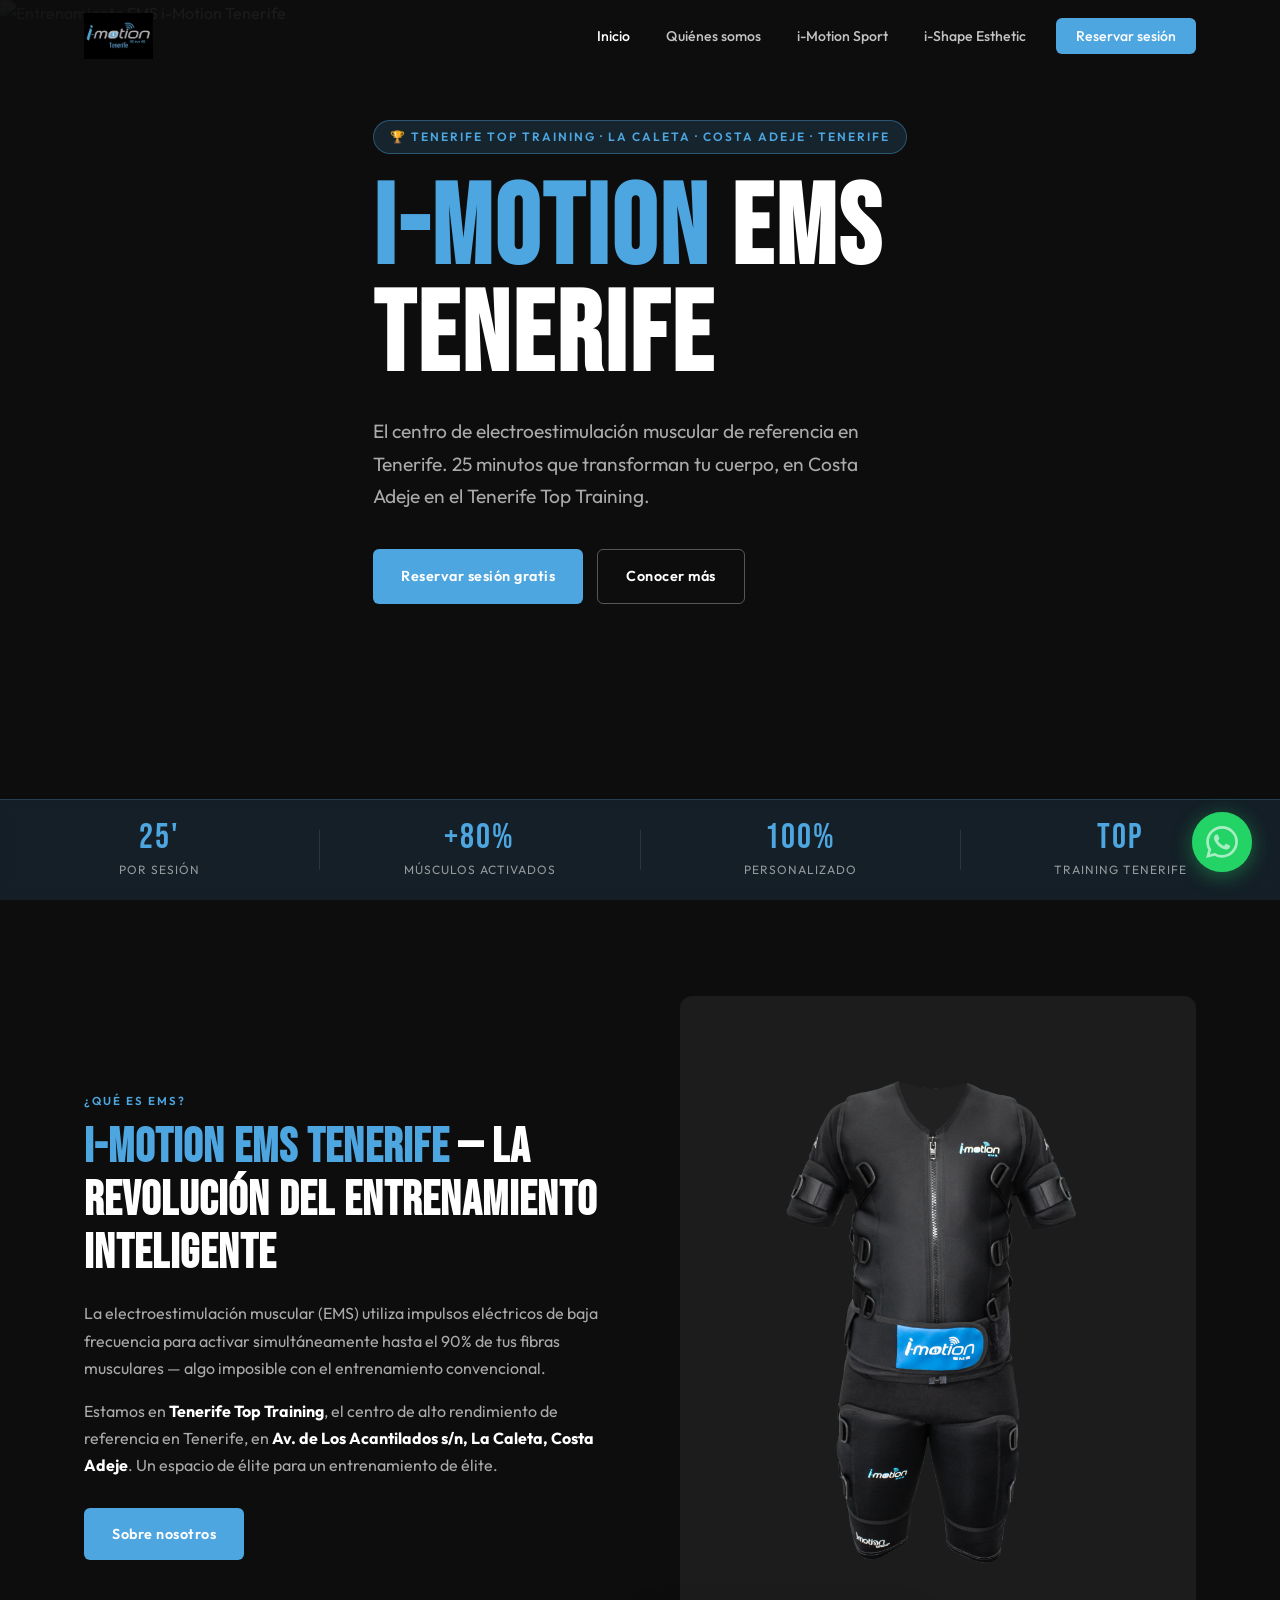
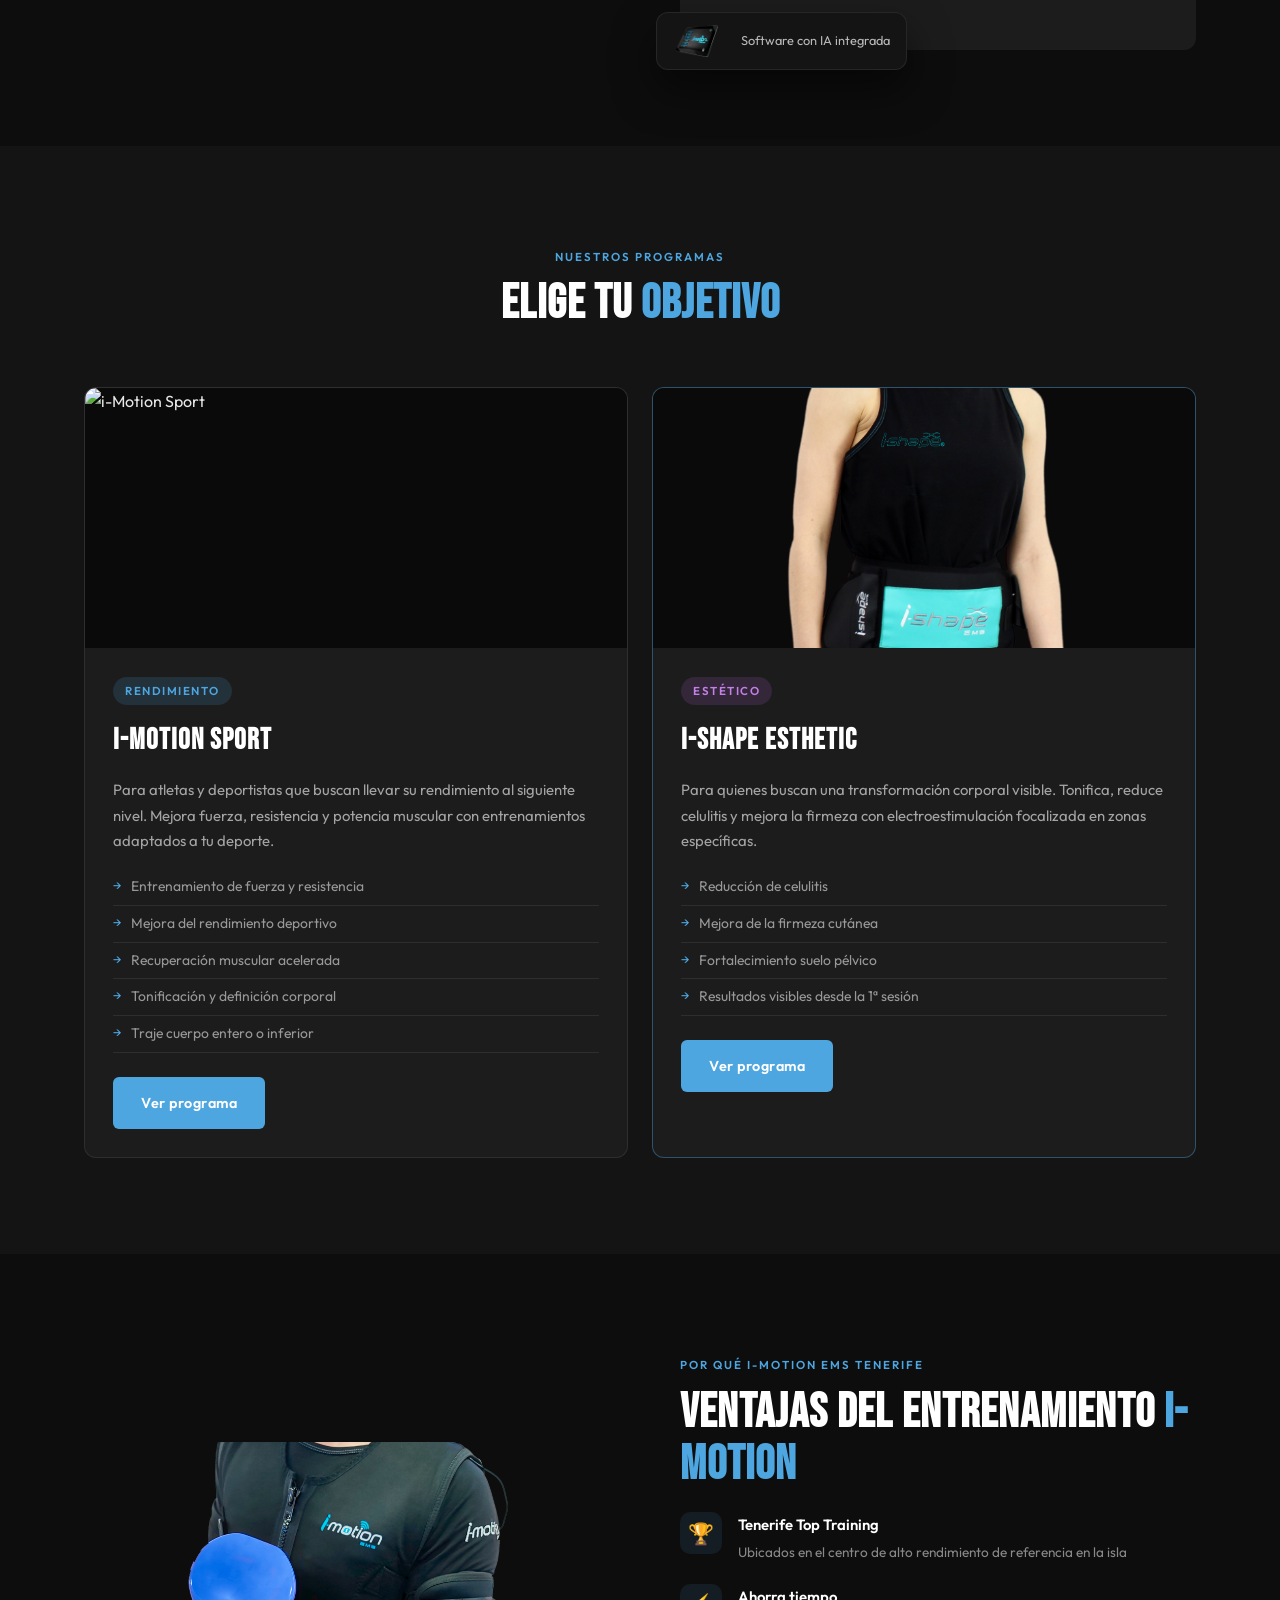
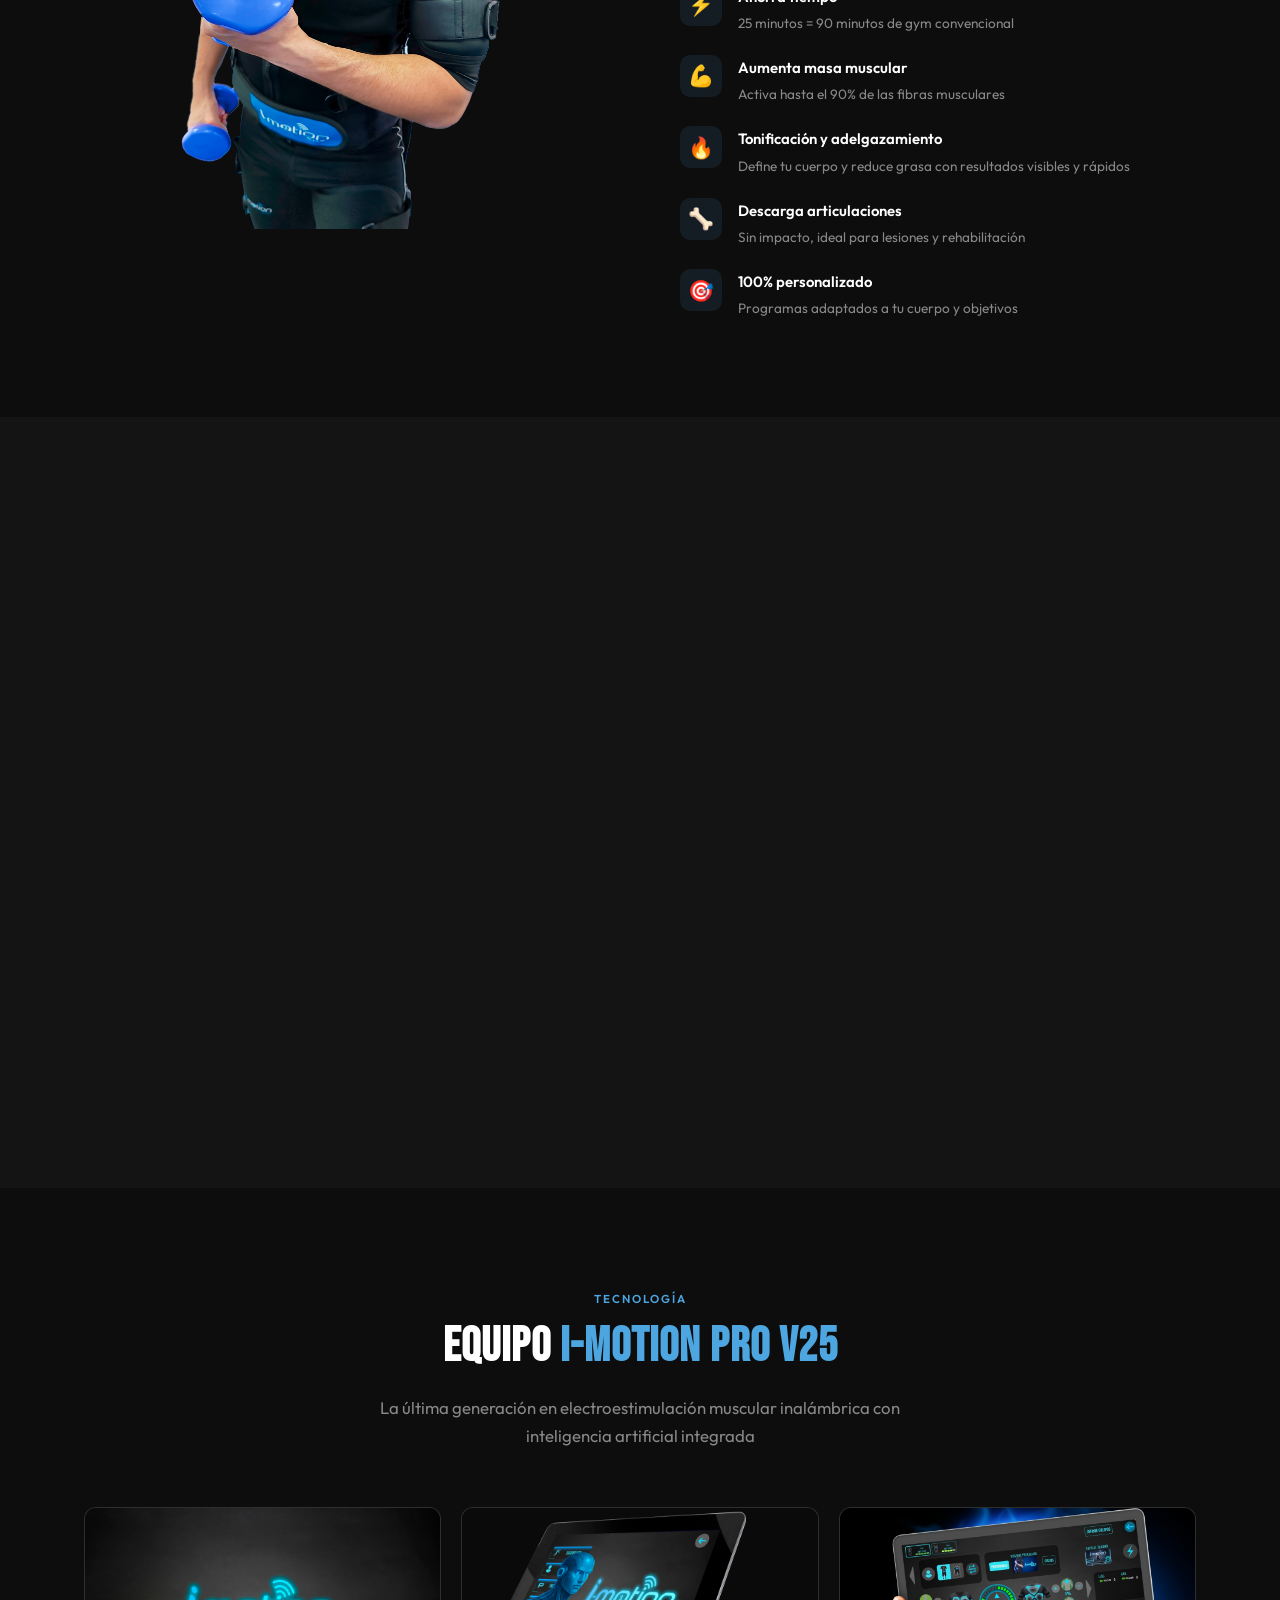
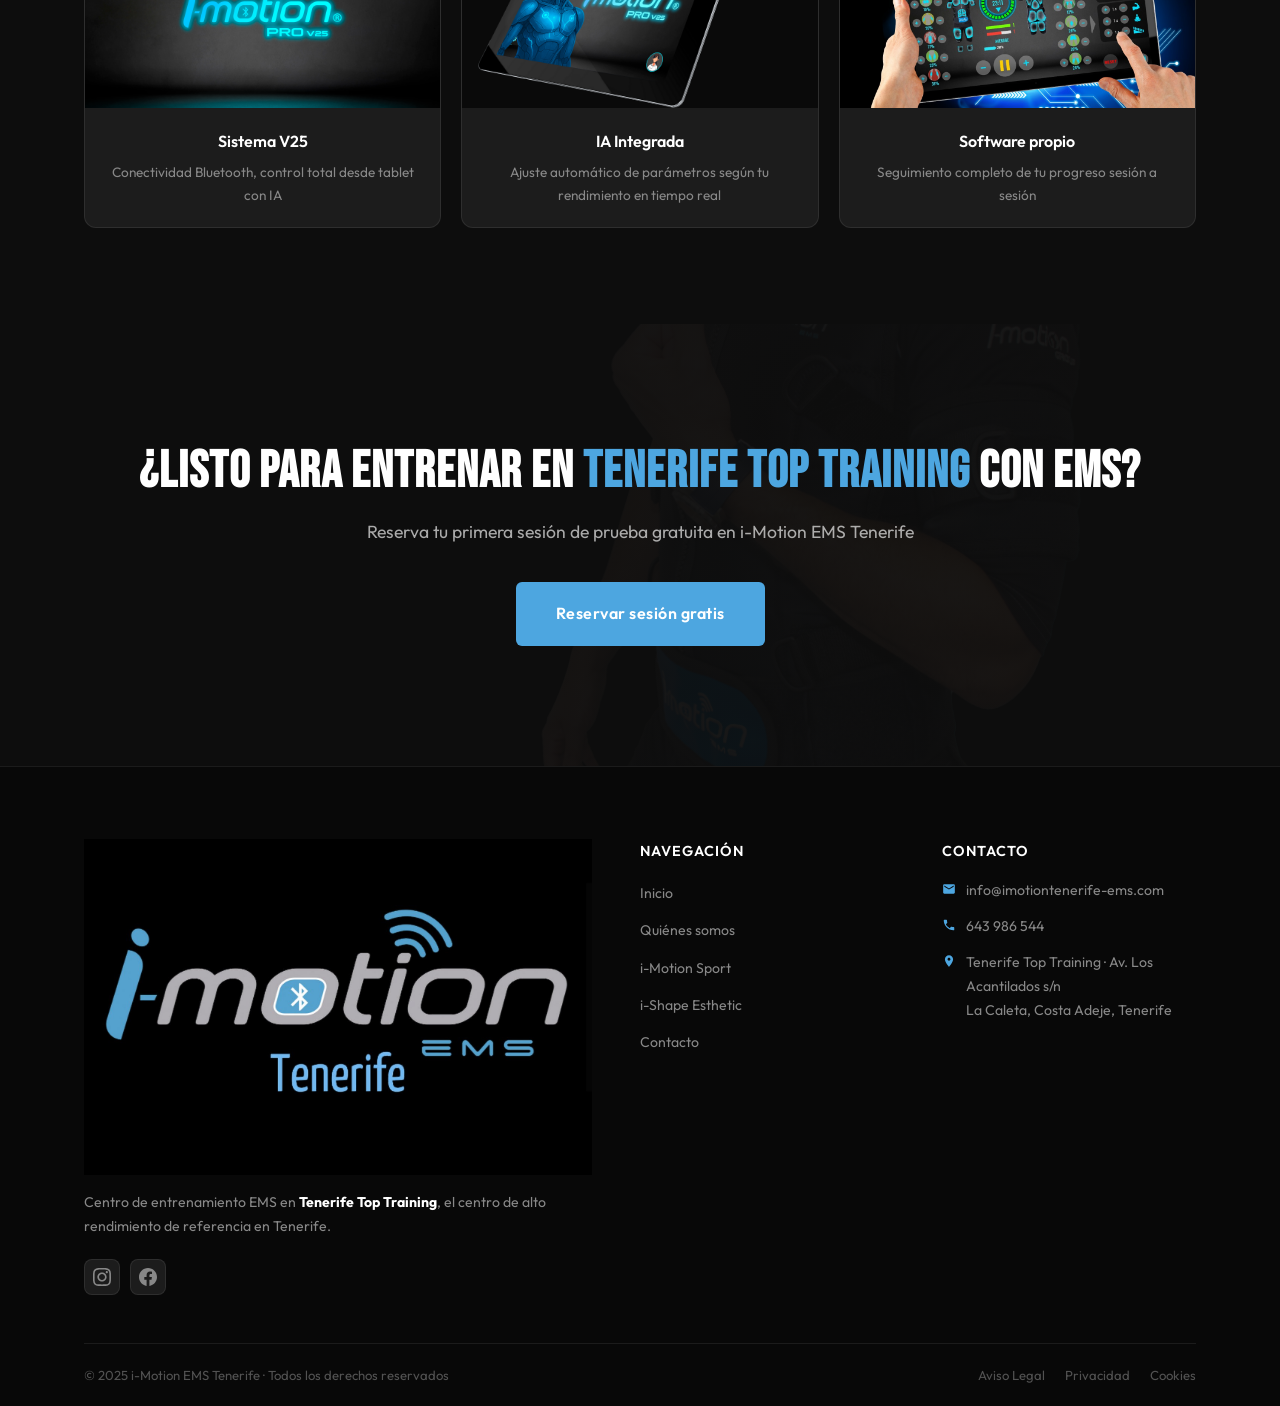
==== index.html @ d72e5d6a "Add files via upload" ====
<!DOCTYPE html>
<html lang="es">
<head>
<meta charset="UTF-8">
<meta name="viewport" content="width=device-width, initial-scale=1.0">
<title>i-Motion EMS Tenerife | Entrenamiento EMS Costa Adeje | Tenerife Top Training</title>
<meta name="description" content="Centro de entrenamiento EMS en Tenerife Top Training, Costa Adeje. Electroestimulación muscular profesional: tonificación, adelgazamiento, rendimiento deportivo. ¡Primera sesión gratis!">
<link rel="preconnect" href="https://fonts.googleapis.com">
<link rel="preconnect" href="https://fonts.gstatic.com" crossorigin>
<link href="https://fonts.googleapis.com/css2?family=Bebas+Neue&family=Outfit:wght@300;400;500;600&display=swap" rel="stylesheet">
<link rel="stylesheet" href="css/style.css">
<meta name="keywords" content="EMS Tenerife, electroestimulación muscular Tenerife, entrenamiento EMS Costa Adeje, i-Motion EMS, gimnasio EMS Tenerife, tonificación EMS, adelgazamiento EMS Tenerife">
<meta property="og:title" content="i-Motion EMS Tenerife | Entrenamiento EMS Costa Adeje | Tenerife Top Training">
<meta property="og:description" content="Centro de entrenamiento EMS en Tenerife Top Training, Costa Adeje. Electroestimulación muscular profesional: tonificación, adelgazamiento, rendimiento deportivo. ¡Primera sesión gratis!">
<meta property="og:type" content="website">
<meta property="og:url" content="https://imotiontenerife-ems.com/">
<meta property="og:image" content="https://imotiontenerife-ems.com/images/logo_i-motion_trans.png">
<link rel="canonical" href="https://imotiontenerife-ems.com/">
</head>
<body>

<!-- NAVBAR -->
<nav class="navbar" id="navbar">
  <div class="nav-container">
    <a href="index.html" class="nav-logo">
      <img src="images/logo_i-motion_trans.png" alt="i-Motion EMS Tenerife" height="50">
    </a>
    <button class="nav-toggle" id="navToggle" aria-label="Menú">
      <span></span><span></span><span></span>
    </button>
    <ul class="nav-links" id="navLinks">
      <li><a href="index.html" class="active">Inicio</a></li>
      <li><a href="quienes-somos.html">Quiénes somos</a></li>
      <li><a href="imotion-sport.html">i-Motion Sport</a></li>
      <li><a href="ishape-esthetic.html">i-Shape Esthetic</a></li>
      <li><a href="contacto.html" class="nav-cta">Reservar sesión</a></li>
    </ul>
  </div>
</nav>

<!-- HERO -->
<section class="hero">
  <div class="hero-bg">
    <img src="images/mujer-hombre-entrenando-imotion-v24.png" alt="Entrenamiento EMS i-Motion Tenerife" class="hero-img">
    <div class="hero-overlay"></div>
  </div>
  <div class="hero-content">
    <div class="hero-badge">🏆 Tenerife Top Training · La Caleta · Costa Adeje · Tenerife</div>
    <h1 class="hero-title"><span class="accent">i-MOTION</span> EMS<br>TENERIFE</h1>
    <p class="hero-sub">El centro de electroestimulación muscular de referencia en Tenerife. 25 minutos que transforman tu cuerpo, en Costa Adeje en el Tenerife Top Training.</p>
    <div class="hero-actions">
      <a href="contacto.html" class="btn btn-primary">Reservar sesión gratis</a>
      <a href="quienes-somos.html" class="btn btn-outline">Conocer más</a>
    </div>
  </div>
  <div class="hero-stats">
    <div class="stat-item">
      <span class="stat-num">25'</span>
      <span class="stat-label">por sesión</span>
    </div>
    <div class="stat-divider"></div>
    <div class="stat-item">
      <span class="stat-num">+80%</span>
      <span class="stat-label">músculos activados</span>
    </div>
    <div class="stat-divider"></div>
    <div class="stat-item">
      <span class="stat-num">100%</span>
      <span class="stat-label">personalizado</span>
    </div>
    <div class="stat-divider"></div>
    <div class="stat-item">
      <span class="stat-num">TOP</span>
      <span class="stat-label">Training Tenerife</span>
    </div>
  </div>
</section>

<!-- INTRO -->
<section class="intro section">
  <div class="container">
    <div class="intro-grid">
      <div class="intro-text reveal">
        <span class="tag">¿Qué es EMS?</span>
        <h2><span class="accent">i-Motion EMS Tenerife</span> — La revolución del entrenamiento inteligente</h2>
        <p>La electroestimulación muscular (EMS) utiliza impulsos eléctricos de baja frecuencia para activar simultáneamente hasta el 90% de tus fibras musculares — algo imposible con el entrenamiento convencional.</p>
        <p>Estamos en <strong style="color:#fff;">Tenerife Top Training</strong>, el centro de alto rendimiento de referencia en Tenerife, en <strong style="color:#fff;">Av. de Los Acantilados s/n, La Caleta, Costa Adeje</strong>. Un espacio de élite para un entrenamiento de élite.</p>
        <a href="quienes-somos.html" class="btn btn-primary">Sobre nosotros</a>
      </div>
      <div class="intro-visual reveal">
        <div class="intro-img-wrap">
          <img src="images/TRAJE-V24-PNG.png" alt="Traje EMS i-motion" class="intro-img">
        </div>
        <div class="intro-tag-card">
          <img src="images/TABLET-CON-IA-menu.png" alt="Software i-motion con IA" class="tag-card-img">
          <p>Software con IA integrada</p>
        </div>
      </div>
    </div>
  </div>
</section>

<!-- SERVICIOS -->
<section class="services section dark-section">
  <div class="container">
    <div class="section-header center reveal">
      <span class="tag">Nuestros programas</span>
      <h2>Elige tu <span class="accent">objetivo</span></h2>
    </div>
    <div class="services-grid">
      <div class="service-card reveal">
        <div class="service-img-wrap">
          <img src="images/corredor-v25.png" alt="i-Motion Sport" class="service-img">
        </div>
        <div class="service-body">
          <span class="service-tag sport">Rendimiento</span>
          <h3>i-Motion Sport</h3>
          <p>Para atletas y deportistas que buscan llevar su rendimiento al siguiente nivel. Mejora fuerza, resistencia y potencia muscular con entrenamientos adaptados a tu deporte.</p>
          <ul class="service-list">
            <li>Entrenamiento de fuerza y resistencia</li>
            <li>Mejora del rendimiento deportivo</li>
            <li>Recuperación muscular acelerada</li>
            <li>Tonificación y definición corporal</li>
            <li>Traje cuerpo entero o inferior</li>
          </ul>
          <a href="imotion-sport.html" class="btn btn-primary">Ver programa</a>
        </div>
      </div>
      <div class="service-card featured reveal">
        <div class="service-img-wrap">
          <img src="images/Eli%20ishape%20esthetic.png" alt="i-Shape Esthetic" class="service-img" style="object-position: center center;">
        </div>
        <div class="service-body">
          <span class="service-tag esthetic">Estético</span>
          <h3>i-Shape Esthetic</h3>
          <p>Para quienes buscan una transformación corporal visible. Tonifica, reduce celulitis y mejora la firmeza con electroestimulación focalizada en zonas específicas.</p>
          <ul class="service-list">
            <li>Reducción de celulitis</li>
            <li>Mejora de la firmeza cutánea</li>
            <li>Fortalecimiento suelo pélvico</li>
            <li>Resultados visibles desde la 1ª sesión</li>
          </ul>
          <a href="ishape-esthetic.html" class="btn btn-primary">Ver programa</a>
        </div>
      </div>
    </div>
  </div>
</section>

<!-- BENEFICIOS -->
<section class="benefits section">
  <div class="container">
    <div class="benefits-grid">
      <div class="reveal">
        <img src="images/imotionv25-pesa.png" alt="Entrenamiento con pesas EMS" class="benefits-img">
      </div>
      <div class="benefits-content reveal">
        <span class="tag">Por qué i-Motion EMS Tenerife</span>
        <h2>Ventajas del entrenamiento <span class="accent">i-Motion</span></h2>
        <div class="benefits-list">
          <div class="benefit-item">
            <div class="benefit-icon">🏆</div>
            <div><strong>Tenerife Top Training</strong><p>Ubicados en el centro de alto rendimiento de referencia en la isla</p></div>
          </div>
          <div class="benefit-item">
            <div class="benefit-icon">⚡</div>
            <div><strong>Ahorra tiempo</strong><p>25 minutos = 90 minutos de gym convencional</p></div>
          </div>
          <div class="benefit-item">
            <div class="benefit-icon">💪</div>
            <div><strong>Aumenta masa muscular</strong><p>Activa hasta el 90% de las fibras musculares</p></div>
          </div>
          <div class="benefit-item">
            <div class="benefit-icon">🔥</div>
            <div><strong>Tonificación y adelgazamiento</strong><p>Define tu cuerpo y reduce grasa con resultados visibles y rápidos</p></div>
          </div>
          <div class="benefit-item">
            <div class="benefit-icon">🦴</div>
            <div><strong>Descarga articulaciones</strong><p>Sin impacto, ideal para lesiones y rehabilitación</p></div>
          </div>
          <div class="benefit-item">
            <div class="benefit-icon">🎯</div>
            <div><strong>100% personalizado</strong><p>Programas adaptados a tu cuerpo y objetivos</p></div>
          </div>
        </div>
      </div>
    </div>
  </div>
</section>

<!-- ANTES Y DESPUÉS -->
<section class="section dark-section">
  <div class="container">
    <div class="section-header center reveal">
      <span class="tag">Resultados reales</span>
      <h2>Antes y después con <span class="accent">i-Motion EMS</span></h2>
      <p>Transformaciones reales de clientes reales. Resultados visibles en pocas semanas.</p>
    </div>
    <div class="tech-grid reveal">
      <div class="testi-card" style="padding:0; overflow:hidden;">
        <img src="images/i-motion-antes-y-despues-resultados.webp" alt="Antes y después i-Motion" style="width:100%; display:block; border-radius:12px;">
      </div>
      <div class="testi-card" style="padding:0; overflow:hidden;">
        <img src="images/i-motion-antes-y-despues-resultados-1.webp" alt="Antes y después i-Motion" style="width:100%; display:block; border-radius:12px;">
      </div>
      <div class="testi-card" style="padding:0; overflow:hidden;">
        <img src="images/i-motion-before-and-after-2.webp" alt="Antes y después i-Motion" style="width:100%; display:block; border-radius:12px;">
      </div>
    </div>
  </div>
</section>

<!-- TECNOLOGÍA -->
<section class="tech section">
  <div class="container">
    <div class="section-header center reveal">
      <span class="tag">Tecnología</span>
      <h2>Equipo <span class="accent">i-motion Pro V25</span></h2>
      <p>La última generación en electroestimulación muscular inalámbrica con inteligencia artificial integrada</p>
    </div>
    <div class="tech-grid reveal">
      <div class="tech-card">
        <img src="images/fondo-pantalla-v25.png" alt="i-motion V25" class="tech-img">
        <h4>Sistema V25</h4>
        <p>Conectividad Bluetooth, control total desde tablet con IA</p>
      </div>
      <div class="tech-card">
        <img src="images/TABLET-CON-IA-integrada.png" alt="IA integrada" class="tech-img">
        <h4>IA Integrada</h4>
        <p>Ajuste automático de parámetros según tu rendimiento en tiempo real</p>
      </div>
      <div class="tech-card">
        <img src="images/software_imotion_v25.jpg" alt="Software i-motion" class="tech-img">
        <h4>Software propio</h4>
        <p>Seguimiento completo de tu progreso sesión a sesión</p>
      </div>
    </div>
  </div>
</section>

<!-- CTA FINAL -->
<section class="cta-section">
  <div class="cta-bg">
    <img src="images/V24-pose.png" alt="" class="cta-bg-img">
    <div class="cta-overlay"></div>
  </div>
  <div class="container">
    <div class="cta-content reveal">
      <h2>¿Listo para entrenar en <span class="accent">Tenerife Top Training</span> con EMS?</h2>
      <p>Reserva tu primera sesión de prueba gratuita en i-Motion EMS Tenerife</p>
      <a href="contacto.html" class="btn btn-primary btn-large">Reservar sesión gratis</a>
    </div>
  </div>
</section>

<!-- FOOTER -->
<footer class="footer">
  <div class="container">
    <div class="footer-grid">
      <div class="footer-brand">
        <img src="images/logo_i-motion_trans.png" alt="i-Motion EMS Tenerife" height="55">
        <p>Centro de entrenamiento EMS en <strong style="color:#fff;">Tenerife Top Training</strong>, el centro de alto rendimiento de referencia en Tenerife.</p>
        <div class="social-links">
          <a href="#" aria-label="Instagram"><svg width="18" height="18" viewBox="0 0 24 24" fill="currentColor"><path d="M12 2.163c3.204 0 3.584.012 4.85.07 3.252.148 4.771 1.691 4.919 4.919.058 1.265.069 1.645.069 4.849 0 3.205-.012 3.584-.069 4.849-.149 3.225-1.664 4.771-4.919 4.919-1.266.058-1.644.07-4.85.07-3.204 0-3.584-.012-4.849-.07-3.26-.149-4.771-1.699-4.919-4.92-.058-1.265-.07-1.644-.07-4.849 0-3.204.013-3.583.07-4.849.149-3.227 1.664-4.771 4.919-4.919 1.266-.057 1.645-.069 4.849-.069zm0-2.163c-3.259 0-3.667.014-4.947.072-4.358.2-6.78 2.618-6.98 6.98-.059 1.281-.073 1.689-.073 4.948 0 3.259.014 3.668.072 4.948.2 4.358 2.618 6.78 6.98 6.98 1.281.058 1.689.072 4.948.072 3.259 0 3.668-.014 4.948-.072 4.354-.2 6.782-2.618 6.979-6.98.059-1.28.073-1.689.073-4.948 0-3.259-.014-3.667-.072-4.947-.196-4.354-2.617-6.78-6.979-6.98-1.281-.059-1.69-.073-4.949-.073zm0 5.838c-3.403 0-6.162 2.759-6.162 6.162s2.759 6.163 6.162 6.163 6.162-2.759 6.162-6.163c0-3.403-2.759-6.162-6.162-6.162zm0 10.162c-2.209 0-4-1.79-4-4 0-2.209 1.791-4 4-4s4 1.791 4 4c0 2.21-1.791 4-4 4zm6.406-11.845c-.796 0-1.441.645-1.441 1.44s.645 1.44 1.441 1.44c.795 0 1.439-.645 1.439-1.44s-.644-1.44-1.439-1.44z"/></svg></a>
          <a href="#" aria-label="Facebook"><svg width="18" height="18" viewBox="0 0 24 24" fill="currentColor"><path d="M24 12.073c0-6.627-5.373-12-12-12s-12 5.373-12 12c0 5.99 4.388 10.954 10.125 11.854v-8.385H7.078v-3.47h3.047V9.43c0-3.007 1.792-4.669 4.533-4.669 1.312 0 2.686.235 2.686.235v2.953H15.83c-1.491 0-1.956.925-1.956 1.874v2.25h3.328l-.532 3.47h-2.796v8.385C19.612 23.027 24 18.062 24 12.073z"/></svg></a>
        </div>
      </div>
      <div class="footer-col">
        <h4>Navegación</h4>
        <ul>
          <li><a href="index.html">Inicio</a></li>
          <li><a href="quienes-somos.html">Quiénes somos</a></li>
          <li><a href="imotion-sport.html">i-Motion Sport</a></li>
          <li><a href="ishape-esthetic.html">i-Shape Esthetic</a></li>
          <li><a href="contacto.html">Contacto</a></li>
        </ul>
      </div>
      <div class="footer-col">
        <h4>Contacto</h4>
        <ul class="contact-list">
          <li><svg width="14" height="14" viewBox="0 0 24 24" fill="currentColor"><path d="M20 4H4c-1.1 0-2 .9-2 2v12c0 1.1.9 2 2 2h16c1.1 0 2-.9 2-2V6c0-1.1-.9-2-2-2zm0 4l-8 5-8-5V6l8 5 8-5v2z"/></svg><a href="mailto:info@imotiontenerife-ems.com">info@imotiontenerife-ems.com</a></li>
          <li><svg width="14" height="14" viewBox="0 0 24 24" fill="currentColor"><path d="M6.62 10.79c1.44 2.83 3.76 5.14 6.59 6.59l2.2-2.2c.27-.27.67-.36 1.02-.24 1.12.37 2.33.57 3.57.57.55 0 1 .45 1 1V20c0 .55-.45 1-1 1-9.39 0-17-7.61-17-17 0-.55.45-1 1-1h3.5c.55 0 1 .45 1 1 0 1.25.2 2.45.57 3.57.11.35.03.74-.25 1.02l-2.2 2.2z"/></svg><a href="tel:643986544">643 986 544</a></li>
          <li><svg width="14" height="14" viewBox="0 0 24 24" fill="currentColor"><path d="M12 2C8.13 2 5 5.13 5 9c0 5.25 7 13 7 13s7-7.75 7-13c0-3.87-3.13-7-7-7zm0 9.5c-1.38 0-2.5-1.12-2.5-2.5s1.12-2.5 2.5-2.5 2.5 1.12 2.5 2.5-1.12 2.5-2.5 2.5z"/></svg>Tenerife Top Training · Av. Los Acantilados s/n<br>La Caleta, Costa Adeje, Tenerife</li>
        </ul>
      </div>
    </div>
    <div class="footer-bottom">
      <p>© 2025 i-Motion EMS Tenerife · Todos los derechos reservados</p>
      <div class="footer-legal">
        <a href="aviso-legal.html">Aviso Legal</a>
        <a href="politica-privacidad.html">Privacidad</a>
        <a href="politica-cookies.html">Cookies</a>
      </div>
    </div>
  </div>
</footer>
<a href="https://wa.me/34643986544?text=Hola%2C%20me%20gustaria%20reservar%20una%20sesion%20de%20prueba%20gratuita" class="whatsapp-btn" target="_blank" rel="noopener" aria-label="WhatsApp"><div class="whatsapp-pulse"></div><svg viewBox="0 0 24 24" fill="white"><path d="M17.472 14.382c-.297-.149-1.758-.867-2.03-.967-.273-.099-.471-.148-.67.15-.197.297-.767.966-.94 1.164-.173.199-.347.223-.644.075-.297-.15-1.255-.463-2.39-1.475-.883-.788-1.48-1.761-1.653-2.059-.173-.297-.018-.458.13-.606.134-.133.298-.347.446-.52.149-.174.198-.298.298-.497.099-.198.05-.371-.025-.52-.075-.149-.669-1.612-.916-2.207-.242-.579-.487-.5-.669-.51-.173-.008-.371-.01-.57-.01-.198 0-.52.074-.792.372-.272.297-1.04 1.016-1.04 2.479 0 1.462 1.065 2.875 1.213 3.074.149.198 2.096 3.2 5.077 4.487.709.306 1.262.489 1.694.625.712.227 1.36.195 1.871.118.571-.085 1.758-.719 2.006-1.413.248-.694.248-1.289.173-1.413-.074-.124-.272-.198-.57-.347m-5.421 7.403h-.004a9.87 9.87 0 01-5.031-1.378l-.361-.214-3.741.982.998-3.648-.235-.374a9.86 9.86 0 01-1.51-5.26c.001-5.45 4.436-9.884 9.888-9.884 2.64 0 5.122 1.03 6.988 2.898a9.825 9.825 0 012.893 6.994c-.003 5.45-4.437 9.884-9.885 9.884m8.413-18.297A11.815 11.815 0 0012.05 0C5.495 0 .16 5.335.157 11.892c0 2.096.547 4.142 1.588 5.945L.057 24l6.305-1.654a11.882 11.882 0 005.683 1.448h.005c6.554 0 11.89-5.335 11.893-11.893a11.821 11.821 0 00-3.48-8.413z"/></svg></a>
<script src="js/main.js"></script>
</body>
</html>
---- css/style.css ----
/* ============================================
   i-Motion Tenerife EMS — Hoja de estilos
   ============================================ */

:root {
  --accent: #4da6e0;
  --accent-dark: #2980b9;
  --dark: #0d0d0d;
  --dark-2: #141414;
  --dark-3: #1c1c1c;
  --light: #f5f5f5;
  --text: #e8e8e8;
  --text-muted: #888;
  --border: rgba(255,255,255,0.08);
  --font-display: 'Bebas Neue', sans-serif;
  --font-body: 'Outfit', sans-serif;
  --radius: 12px;
  --transition: 0.3s cubic-bezier(0.4, 0, 0.2, 1);
}

*, *::before, *::after { box-sizing: border-box; margin: 0; padding: 0; }

html { scroll-behavior: smooth; }

body {
  font-family: var(--font-body);
  background: var(--dark);
  color: var(--text);
  line-height: 1.7;
  overflow-x: hidden;
}

img { max-width: 100%; height: auto; display: block; }
a { text-decoration: none; color: inherit; }
ul { list-style: none; }

.container {
  max-width: 1160px;
  margin: 0 auto;
  padding: 0 24px;
}

.section { padding: 96px 0; }
.dark-section { background: var(--dark-2); }

.section-header { margin-bottom: 56px; }
.section-header.center { text-align: center; }
.section-header p {
  color: var(--text-muted);
  font-size: 1.05rem;
  max-width: 560px;
  margin: 0 auto;
}

.tag {
  display: inline-block;
  font-size: 0.72rem;
  font-weight: 600;
  letter-spacing: 2px;
  text-transform: uppercase;
  color: var(--accent);
  margin-bottom: 12px;
}

h2 {
  font-family: var(--font-display);
  font-size: clamp(2rem, 4vw, 3rem);
  letter-spacing: 1px;
  line-height: 1.1;
  color: #fff;
  margin-bottom: 20px;
}

h3 {
  font-family: var(--font-display);
  font-size: 1.8rem;
  letter-spacing: 1px;
  color: #fff;
  margin-bottom: 12px;
}

h4 {
  font-weight: 600;
  font-size: 0.9rem;
  letter-spacing: 1px;
  text-transform: uppercase;
  color: #fff;
  margin-bottom: 16px;
}

.accent { color: var(--accent); }

/* ---- BUTTONS ---- */
.btn {
  display: inline-flex;
  align-items: center;
  gap: 8px;
  padding: 14px 28px;
  border-radius: 6px;
  font-family: var(--font-body);
  font-size: 0.9rem;
  font-weight: 600;
  letter-spacing: 0.5px;
  cursor: pointer;
  border: none;
  transition: var(--transition);
}
.btn-primary {
  background: var(--accent);
  color: #fff;
}
.btn-primary:hover {
  background: var(--accent-dark);
  transform: translateY(-2px);
}
.btn-outline {
  background: transparent;
  color: #fff;
  border: 1.5px solid rgba(255,255,255,0.3);
}
.btn-outline:hover {
  border-color: var(--accent);
  color: var(--accent);
}
.btn-large { padding: 18px 40px; font-size: 1rem; }

/* ---- NAVBAR ---- */
.navbar {
  position: fixed;
  top: 0; left: 0; right: 0;
  z-index: 1000;
  padding: 0;
  transition: var(--transition);
}
.navbar.scrolled {
  background: rgba(13,13,13,0.97);
  backdrop-filter: blur(12px);
  border-bottom: 1px solid var(--border);
}
.nav-container {
  max-width: 1160px;
  margin: 0 auto;
  padding: 0 24px;
  display: flex;
  align-items: center;
  justify-content: space-between;
  height: 72px;
}
.nav-logo img { height: 46px; width: auto; }
.nav-links {
  display: flex;
  align-items: center;
  gap: 8px;
}
.nav-links a {
  padding: 8px 14px;
  font-size: 0.88rem;
  font-weight: 500;
  color: rgba(255,255,255,0.75);
  border-radius: 6px;
  transition: var(--transition);
}
.nav-links a:hover, .nav-links a.active {
  color: #fff;
}
.nav-links .nav-cta {
  background: var(--accent);
  color: #fff;
  padding: 9px 20px;
  margin-left: 8px;
}
.nav-links .nav-cta:hover { background: var(--accent-dark); }

.nav-toggle {
  display: none;
  flex-direction: column;
  gap: 5px;
  background: none;
  border: none;
  cursor: pointer;
  padding: 4px;
}
.nav-toggle span {
  display: block;
  width: 24px;
  height: 2px;
  background: #fff;
  transition: var(--transition);
}

/* ---- HERO ---- */
.hero {
  position: relative;
  min-height: 100vh;
  display: flex;
  flex-direction: column;
  justify-content: center;
  overflow: hidden;
}
.hero-bg {
  position: absolute;
  inset: 0;
}
.hero-img {
  width: 100%;
  height: 100%;
  object-fit: cover;
  object-position: center top;
  opacity: 0.45;
}
.hero-overlay {
  position: absolute;
  inset: 0;
  background: linear-gradient(
    135deg,
    rgba(13,13,13,0.92) 0%,
    rgba(13,13,13,0.65) 50%,
    rgba(13,13,13,0.75) 100%
  );
}
.hero-content {
  position: relative;
  z-index: 2;
  max-width: 1160px;
  margin: 0 auto;
  padding: 0 24px;
  padding-top: 120px;
}
.hero-badge {
  display: inline-block;
  background: rgba(77,166,224,0.15);
  border: 1px solid rgba(77,166,224,0.4);
  color: var(--accent);
  font-size: 0.75rem;
  font-weight: 600;
  letter-spacing: 2px;
  text-transform: uppercase;
  padding: 6px 16px;
  border-radius: 30px;
  margin-bottom: 24px;
  animation: fadeUp 0.8s ease both;
}
.hero-title {
  font-family: var(--font-display);
  font-size: clamp(3.5rem, 9vw, 7rem);
  letter-spacing: 3px;
  line-height: 0.95;
  color: #fff;
  margin-bottom: 24px;
  animation: fadeUp 0.8s 0.1s ease both;
}
.hero-sub {
  font-size: clamp(1rem, 1.5vw, 1.2rem);
  color: rgba(255,255,255,0.65);
  max-width: 520px;
  margin-bottom: 36px;
  line-height: 1.7;
  animation: fadeUp 0.8s 0.2s ease both;
}
.hero-actions {
  display: flex;
  gap: 14px;
  flex-wrap: wrap;
  animation: fadeUp 0.8s 0.3s ease both;
}
.hero-stats {
  position: relative;
  z-index: 2;
  display: flex;
  align-items: center;
  gap: 0;
  background: rgba(77,166,224,0.12);
  border-top: 1px solid rgba(77,166,224,0.25);
  backdrop-filter: blur(8px);
  margin-top: auto;
}
.stat-item {
  flex: 1;
  display: flex;
  flex-direction: column;
  align-items: center;
  padding: 20px 16px;
}
.stat-num {
  font-family: var(--font-display);
  font-size: 2.2rem;
  letter-spacing: 2px;
  color: var(--accent);
  line-height: 1;
}
.stat-label {
  font-size: 0.75rem;
  color: rgba(255,255,255,0.55);
  text-transform: uppercase;
  letter-spacing: 1px;
  margin-top: 4px;
}
.stat-divider {
  width: 1px;
  height: 40px;
  background: rgba(255,255,255,0.1);
}

/* ---- INTRO ---- */
.intro-grid {
  display: grid;
  grid-template-columns: 1fr 1fr;
  gap: 80px;
  align-items: center;
}
.intro-text p {
  color: rgba(255,255,255,0.65);
  margin-bottom: 16px;
  font-size: 1rem;
}
.intro-text .btn { margin-top: 12px; }
.intro-visual { position: relative; }
.intro-img-wrap {
  border-radius: var(--radius);
  overflow: hidden;
  background: var(--dark-3);
}
.intro-img {
  width: 100%;
  transition: transform 0.6s ease;
}
.intro-img-wrap:hover .intro-img { transform: scale(1.03); }
.intro-tag-card {
  position: absolute;
  bottom: -20px;
  left: -24px;
  background: var(--dark-2);
  border: 1px solid var(--border);
  border-radius: var(--radius);
  padding: 12px 16px;
  display: flex;
  align-items: center;
  gap: 12px;
  box-shadow: 0 20px 40px rgba(0,0,0,0.5);
}
.tag-card-img { width: 56px; height: auto; border-radius: 8px; }
.intro-tag-card p { font-size: 0.8rem; color: rgba(255,255,255,0.7); margin: 0; }

/* ---- SERVICES ---- */
.services-grid {
  display: grid;
  grid-template-columns: 1fr 1fr;
  gap: 24px;
}
.service-card {
  background: var(--dark-3);
  border-radius: var(--radius);
  overflow: hidden;
  border: 1px solid var(--border);
  transition: var(--transition);
}
.service-card:hover {
  border-color: rgba(77,166,224,0.3);
  transform: translateY(-4px);
}
.service-card.featured { border-color: rgba(77,166,224,0.4); }
.service-img-wrap {
  height: 260px;
  overflow: hidden;
  background: #0a0a0a;
}
.service-img {
  width: 100%;
  height: 100%;
  object-fit: cover;
  object-position: center top;
  transition: transform 0.6s ease;
}
.service-card:hover .service-img { transform: scale(1.05); }
.service-body { padding: 28px; }
.service-tag {
  display: inline-block;
  font-size: 0.72rem;
  font-weight: 600;
  letter-spacing: 1.5px;
  text-transform: uppercase;
  padding: 4px 12px;
  border-radius: 20px;
  margin-bottom: 12px;
}
.service-tag.sport { background: rgba(77,166,224,0.15); color: var(--accent); }
.service-tag.esthetic { background: rgba(180,100,220,0.15); color: #c47fe8; }
.service-body p { color: rgba(255,255,255,0.6); font-size: 0.93rem; margin-bottom: 16px; }
.service-list { margin-bottom: 24px; }
.service-list li {
  font-size: 0.87rem;
  color: rgba(255,255,255,0.55);
  padding: 6px 0;
  border-bottom: 1px solid var(--border);
  padding-left: 18px;
  position: relative;
}
.service-list li::before {
  content: '→';
  position: absolute;
  left: 0;
  color: var(--accent);
  font-size: 0.8rem;
}

/* ---- BENEFITS ---- */
.benefits-grid {
  display: grid;
  grid-template-columns: 1fr 1fr;
  gap: 80px;
  align-items: center;
}
.benefits-img {
  width: 100%;
  border-radius: var(--radius);
}
.benefits-content p { color: rgba(255,255,255,0.65); margin-bottom: 28px; }
.benefits-list { display: flex; flex-direction: column; gap: 20px; }
.benefit-item {
  display: flex;
  gap: 16px;
  align-items: flex-start;
}
.benefit-icon {
  font-size: 1.3rem;
  flex-shrink: 0;
  width: 42px;
  height: 42px;
  background: rgba(77,166,224,0.1);
  border-radius: 10px;
  display: flex;
  align-items: center;
  justify-content: center;
}
.benefit-item strong {
  display: block;
  font-weight: 600;
  font-size: 0.93rem;
  color: #fff;
  margin-bottom: 3px;
}
.benefit-item p {
  margin: 0;
  font-size: 0.85rem;
  color: var(--text-muted);
}

/* ---- TECH ---- */
.tech-grid {
  display: grid;
  grid-template-columns: repeat(3, 1fr);
  gap: 20px;
}
.tech-card {
  background: var(--dark-3);
  border-radius: var(--radius);
  overflow: hidden;
  border: 1px solid var(--border);
  text-align: center;
  transition: var(--transition);
}
.tech-card:hover { border-color: rgba(77,166,224,0.4); transform: translateY(-4px); }
.tech-img {
  width: 100%;
  height: 200px;
  object-fit: cover;
  background: #0a0a0a;
}
.tech-card h4 {
  font-size: 1rem;
  margin: 20px 20px 6px;
  text-transform: none;
  letter-spacing: 0;
  color: #fff;
}
.tech-card p { font-size: 0.85rem; color: var(--text-muted); padding: 0 20px 20px; }

/* ---- TESTIMONIALS ---- */
.testi-grid {
  display: grid;
  grid-template-columns: repeat(3, 1fr);
  gap: 20px;
}
.testi-card {
  background: var(--dark-2);
  border-radius: var(--radius);
  padding: 28px;
  border: 1px solid var(--border);
  transition: var(--transition);
}
.testi-card:hover { border-color: rgba(77,166,224,0.3); }
.stars { color: var(--accent); font-size: 1rem; margin-bottom: 14px; letter-spacing: 2px; }
.testi-card p { font-size: 0.92rem; color: rgba(255,255,255,0.65); margin-bottom: 20px; font-style: italic; line-height: 1.7; }
.testi-author { display: flex; align-items: center; gap: 12px; }
.testi-avatar {
  width: 40px; height: 40px;
  border-radius: 50%;
  background: rgba(77,166,224,0.2);
  border: 1px solid rgba(77,166,224,0.4);
  display: flex; align-items: center; justify-content: center;
  font-weight: 700;
  color: var(--accent);
  font-size: 0.9rem;
  flex-shrink: 0;
}
.testi-author strong { display: block; font-size: 0.88rem; color: #fff; }
.testi-author span { font-size: 0.78rem; color: var(--text-muted); }

/* ---- CTA SECTION ---- */
.cta-section {
  position: relative;
  padding: 120px 0;
  overflow: hidden;
}
.cta-bg { position: absolute; inset: 0; }
.cta-bg-img { width: 100%; height: 100%; object-fit: cover; opacity: 0.2; }
.cta-overlay {
  position: absolute; inset: 0;
  background: linear-gradient(135deg, rgba(13,13,13,0.9), rgba(13,13,13,0.7));
}
.cta-content {
  position: relative;
  z-index: 2;
  text-align: center;
}
.cta-content h2 { font-size: clamp(2rem, 4vw, 3.2rem); margin-bottom: 16px; }
.cta-content p { color: rgba(255,255,255,0.65); margin-bottom: 36px; font-size: 1.1rem; }

/* ---- FOOTER ---- */
.footer {
  background: #080808;
  padding: 72px 0 0;
  border-top: 1px solid var(--border);
}
.footer-grid {
  display: grid;
  grid-template-columns: 2fr 1fr 1fr;
  gap: 48px;
  padding-bottom: 48px;
}
.footer-brand img { margin-bottom: 16px; }
.footer-brand p { font-size: 0.88rem; color: var(--text-muted); line-height: 1.7; margin-bottom: 20px; }
.social-links { display: flex; gap: 10px; }
.social-links a {
  width: 36px; height: 36px;
  background: var(--dark-3);
  border: 1px solid var(--border);
  border-radius: 8px;
  display: flex; align-items: center; justify-content: center;
  color: var(--text-muted);
  transition: var(--transition);
}
.social-links a:hover { background: var(--accent); color: #fff; border-color: var(--accent); }
.footer-col ul { display: flex; flex-direction: column; gap: 10px; }
.footer-col ul li a {
  font-size: 0.88rem;
  color: var(--text-muted);
  transition: var(--transition);
}
.footer-col ul li a:hover { color: var(--accent); }
.contact-list { gap: 12px !important; }
.contact-list li {
  display: flex;
  align-items: flex-start;
  gap: 10px;
  font-size: 0.88rem;
  color: var(--text-muted);
}
.contact-list li svg { flex-shrink: 0; margin-top: 3px; color: var(--accent); }
.contact-list li a { color: var(--text-muted); }
.contact-list li a:hover { color: var(--accent); }
.footer-bottom {
  border-top: 1px solid var(--border);
  padding: 20px 0;
  display: flex;
  align-items: center;
  justify-content: space-between;
  flex-wrap: wrap;
  gap: 12px;
}
.footer-bottom p { font-size: 0.82rem; color: rgba(255,255,255,0.3); }
.footer-legal { display: flex; gap: 20px; }
.footer-legal a { font-size: 0.82rem; color: rgba(255,255,255,0.3); transition: var(--transition); }
.footer-legal a:hover { color: var(--accent); }

/* ---- PAGE HERO (subpages) ---- */
.page-hero {
  padding: 160px 0 80px;
  background: var(--dark-2);
  border-bottom: 1px solid var(--border);
  text-align: center;
}
.page-hero h1 { font-size: clamp(2.5rem, 5vw, 4rem); }

/* ---- CONTACT PAGE ---- */
.contact-grid {
  display: grid;
  grid-template-columns: 1fr 1fr;
  gap: 64px;
  align-items: flex-start;
}
.contact-form { display: flex; flex-direction: column; gap: 16px; }
.form-group { display: flex; flex-direction: column; gap: 6px; }
.form-group label { font-size: 0.82rem; font-weight: 600; letter-spacing: 0.5px; color: rgba(255,255,255,0.65); }
.form-group input,
.form-group select,
.form-group textarea {
  background: var(--dark-3);
  border: 1px solid var(--border);
  border-radius: 8px;
  padding: 12px 16px;
  color: #fff;
  font-family: var(--font-body);
  font-size: 0.93rem;
  transition: var(--transition);
  outline: none;
}
.form-group input:focus,
.form-group select:focus,
.form-group textarea:focus {
  border-color: var(--accent);
}
.form-group textarea { resize: vertical; min-height: 120px; }
.form-group select option { background: var(--dark-2); }
.form-row { display: grid; grid-template-columns: 1fr 1fr; gap: 16px; }
.contact-info-block { display: flex; flex-direction: column; gap: 24px; }
.info-card {
  background: var(--dark-2);
  border: 1px solid var(--border);
  border-radius: var(--radius);
  padding: 24px;
  display: flex;
  gap: 16px;
  align-items: flex-start;
}
.info-icon {
  width: 44px; height: 44px;
  background: rgba(77,166,224,0.1);
  border-radius: 10px;
  display: flex; align-items: center; justify-content: center;
  color: var(--accent);
  flex-shrink: 0;
}
.info-card h4 { font-size: 0.82rem; color: rgba(255,255,255,0.5); margin-bottom: 4px; letter-spacing: 0; text-transform: none; }
.info-card p { font-size: 0.95rem; color: #fff; margin: 0; }
.info-card a { color: #fff; }

/* ---- ANIMATIONS ---- */
@keyframes fadeUp {
  from { opacity: 0; transform: translateY(24px); }
  to { opacity: 1; transform: translateY(0); }
}
.reveal {
  opacity: 0;
  transform: translateY(30px);
  transition: opacity 0.7s ease, transform 0.7s ease;
}
.reveal.visible {
  opacity: 1;
  transform: translateY(0);
}

/* ---- RESPONSIVE ---- */
@media (max-width: 900px) {
  .intro-grid,
  .benefits-grid,
  .services-grid,
  .tech-grid,
  .testi-grid,
  .footer-grid,
  .contact-grid { grid-template-columns: 1fr; gap: 40px; }

  .intro-tag-card { left: 0; bottom: -16px; }
  .hero-stats { flex-wrap: wrap; }
  .stat-divider { display: none; }
  .stat-item { flex: 0 0 48%; border-bottom: 1px solid var(--border); }
  .nav-links { display: none; flex-direction: column; position: fixed; top: 72px; left: 0; right: 0; background: rgba(13,13,13,0.98); padding: 20px 24px; gap: 4px; border-bottom: 1px solid var(--border); }
  .nav-links.open { display: flex; }
  .nav-links a { padding: 12px 16px; width: 100%; }
  .nav-toggle { display: flex; }
  .form-row { grid-template-columns: 1fr; }
}

@media (max-width: 480px) {
  .section { padding: 64px 0; }
  .hero-title { font-size: 3.5rem; }
  .hero-actions { flex-direction: column; }
  .hero-actions .btn { width: 100%; justify-content: center; }
  .services-grid { gap: 16px; }
}

/* ---- WHATSAPP BUTTON ---- */
.whatsapp-btn {
  position: fixed;
  bottom: 28px;
  right: 28px;
  z-index: 9999;
  width: 60px;
  height: 60px;
  background: #25D366;
  border-radius: 50%;
  display: flex;
  align-items: center;
  justify-content: center;
  box-shadow: 0 4px 20px rgba(37,211,102,0.4);
  transition: transform 0.3s ease, box-shadow 0.3s ease;
  text-decoration: none;
}
.whatsapp-btn:hover {
  transform: scale(1.1);
  box-shadow: 0 6px 28px rgba(37,211,102,0.6);
}
.whatsapp-btn svg {
  width: 32px;
  height: 32px;
  fill: #fff;
}
.whatsapp-pulse {
  position: absolute;
  width: 60px;
  height: 60px;
  border-radius: 50%;
  background: rgba(37,211,102,0.4);
  animation: whatsapp-pulse 2s infinite;
}
@keyframes whatsapp-pulse {
  0% { transform: scale(1); opacity: 0.7; }
  100% { transform: scale(1.6); opacity: 0; }
}
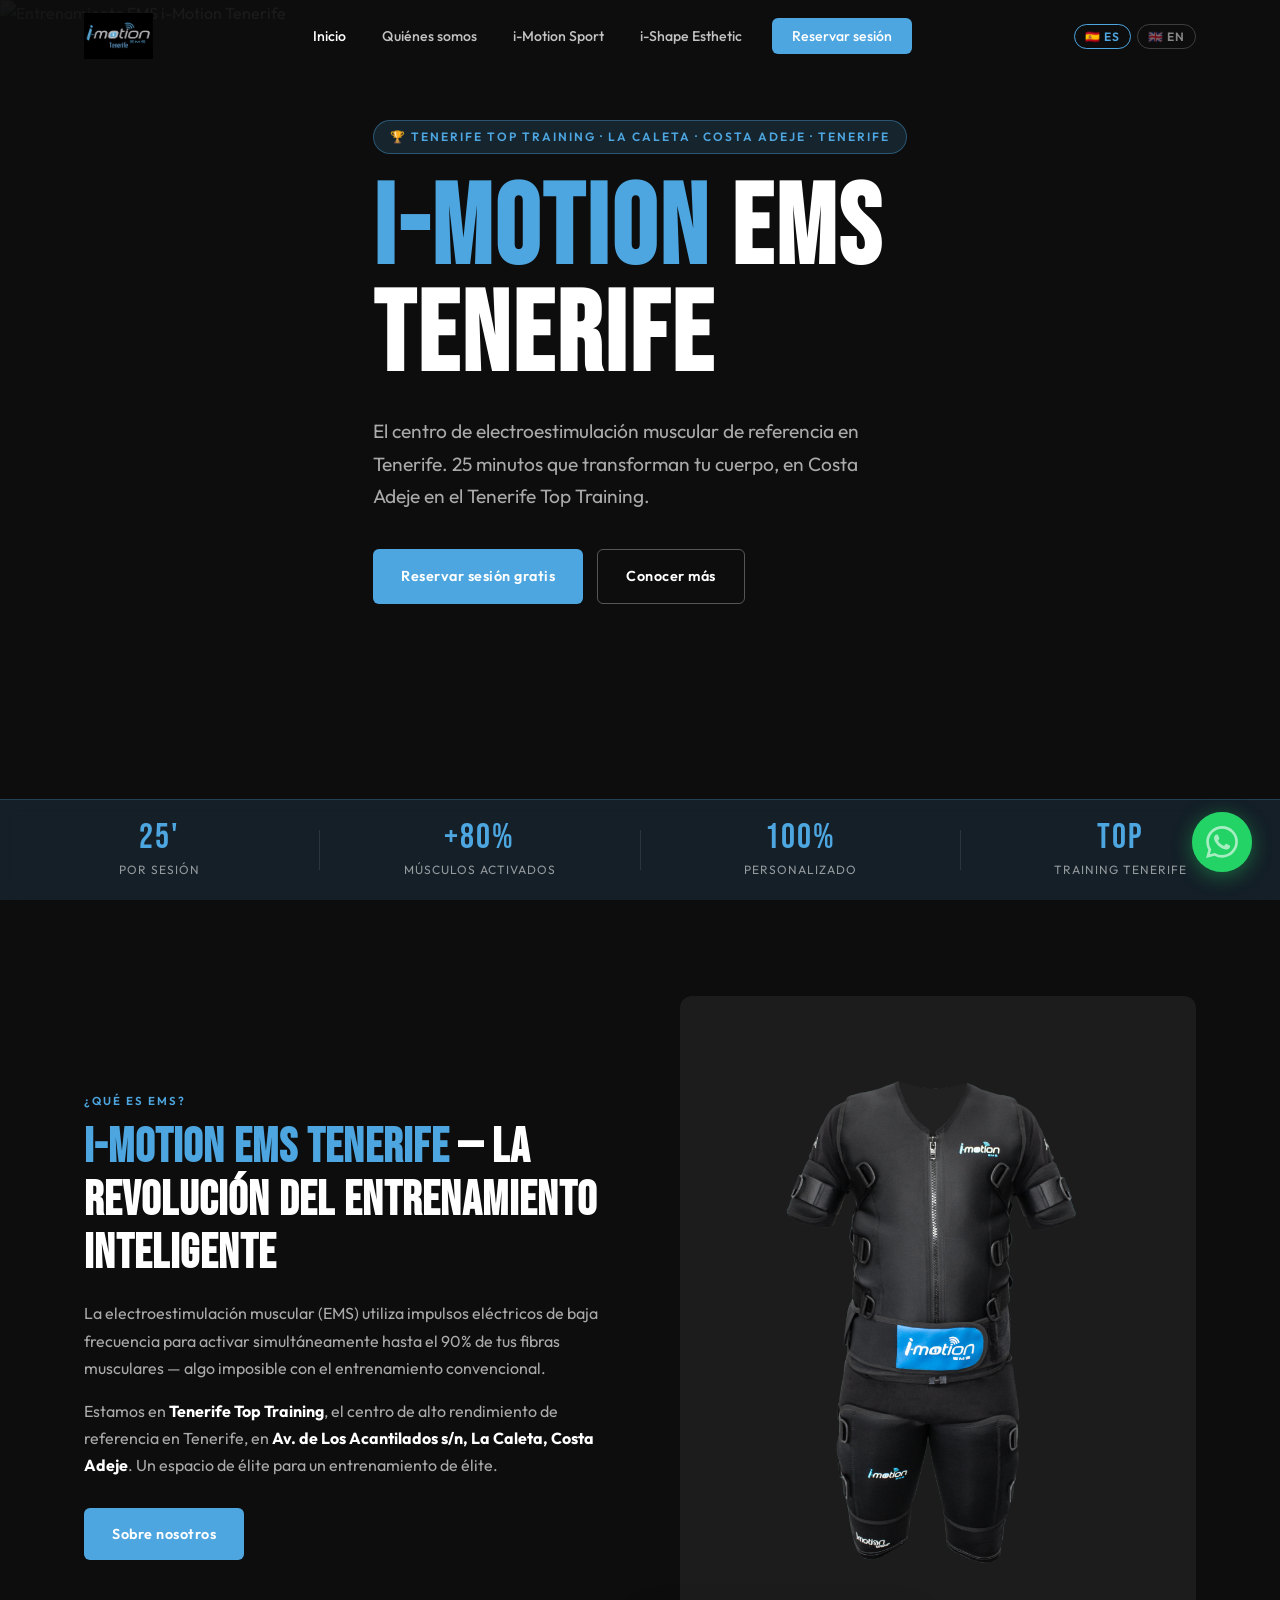
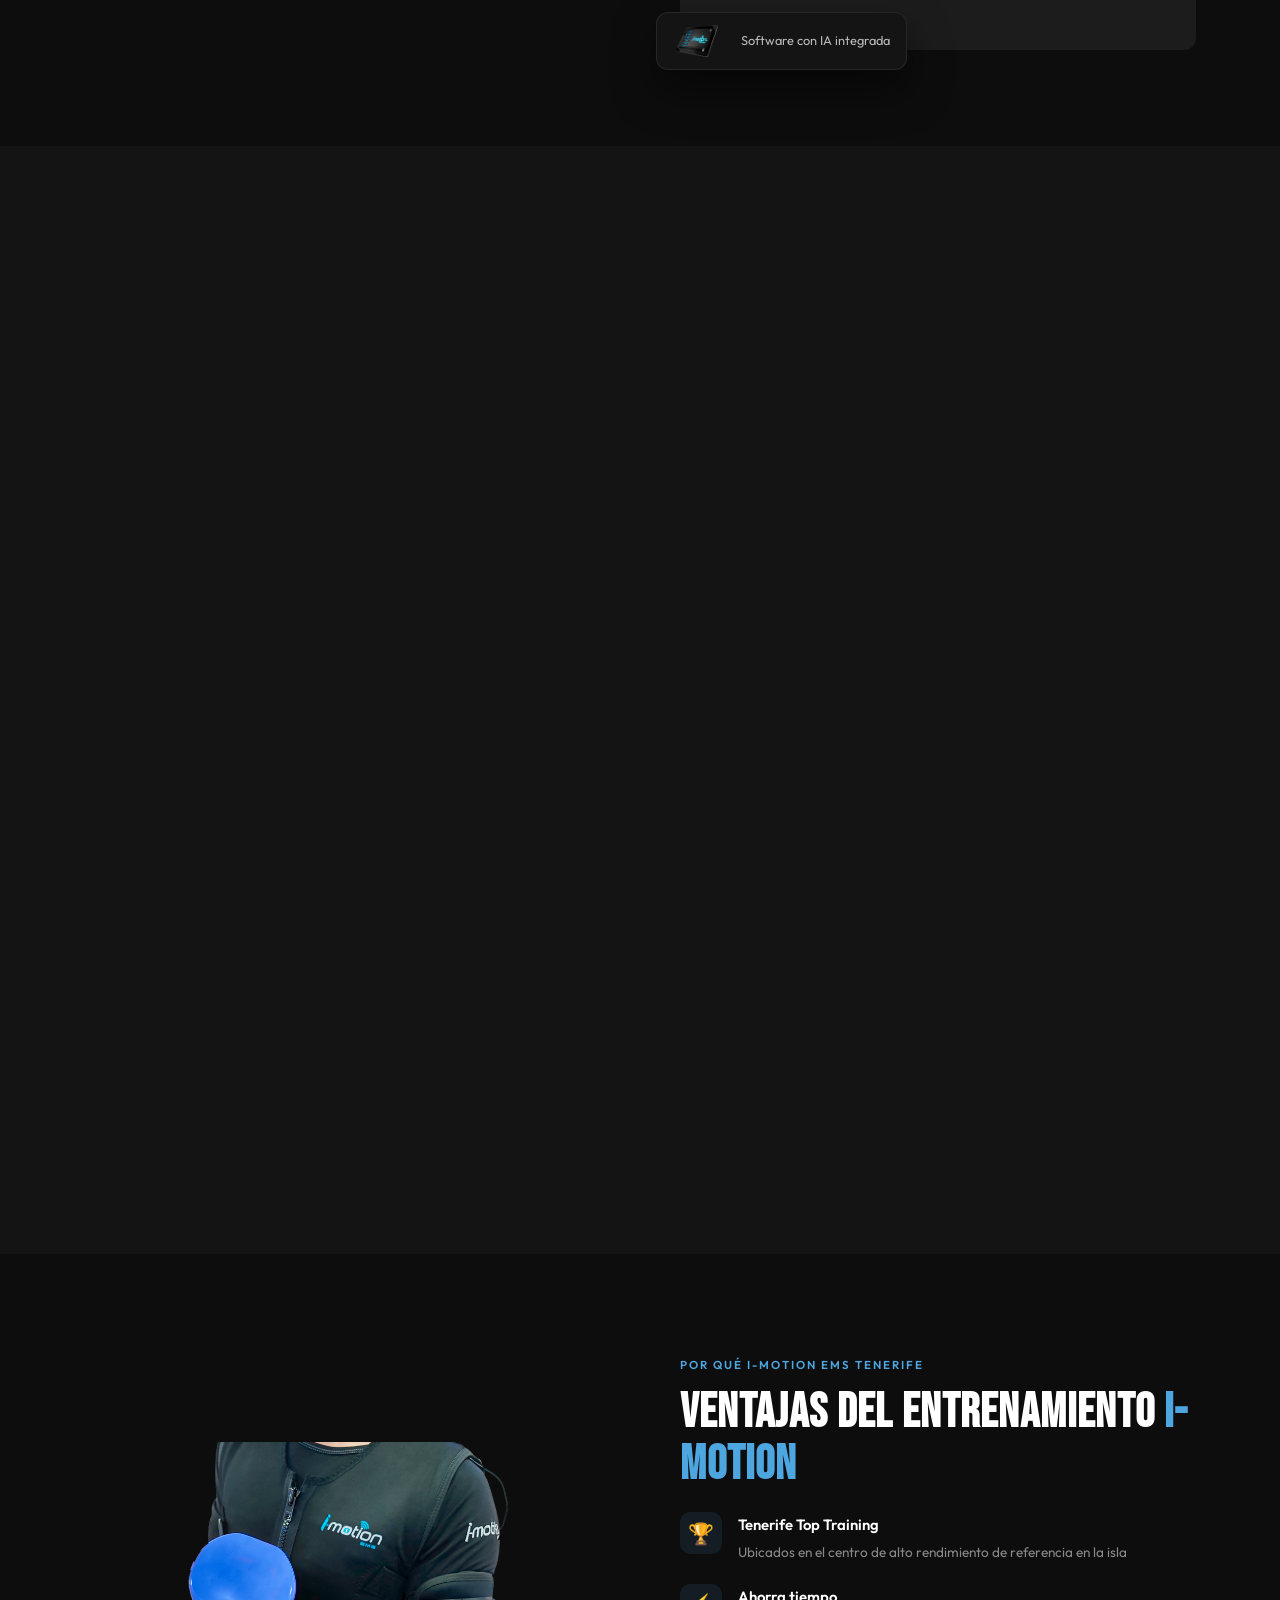
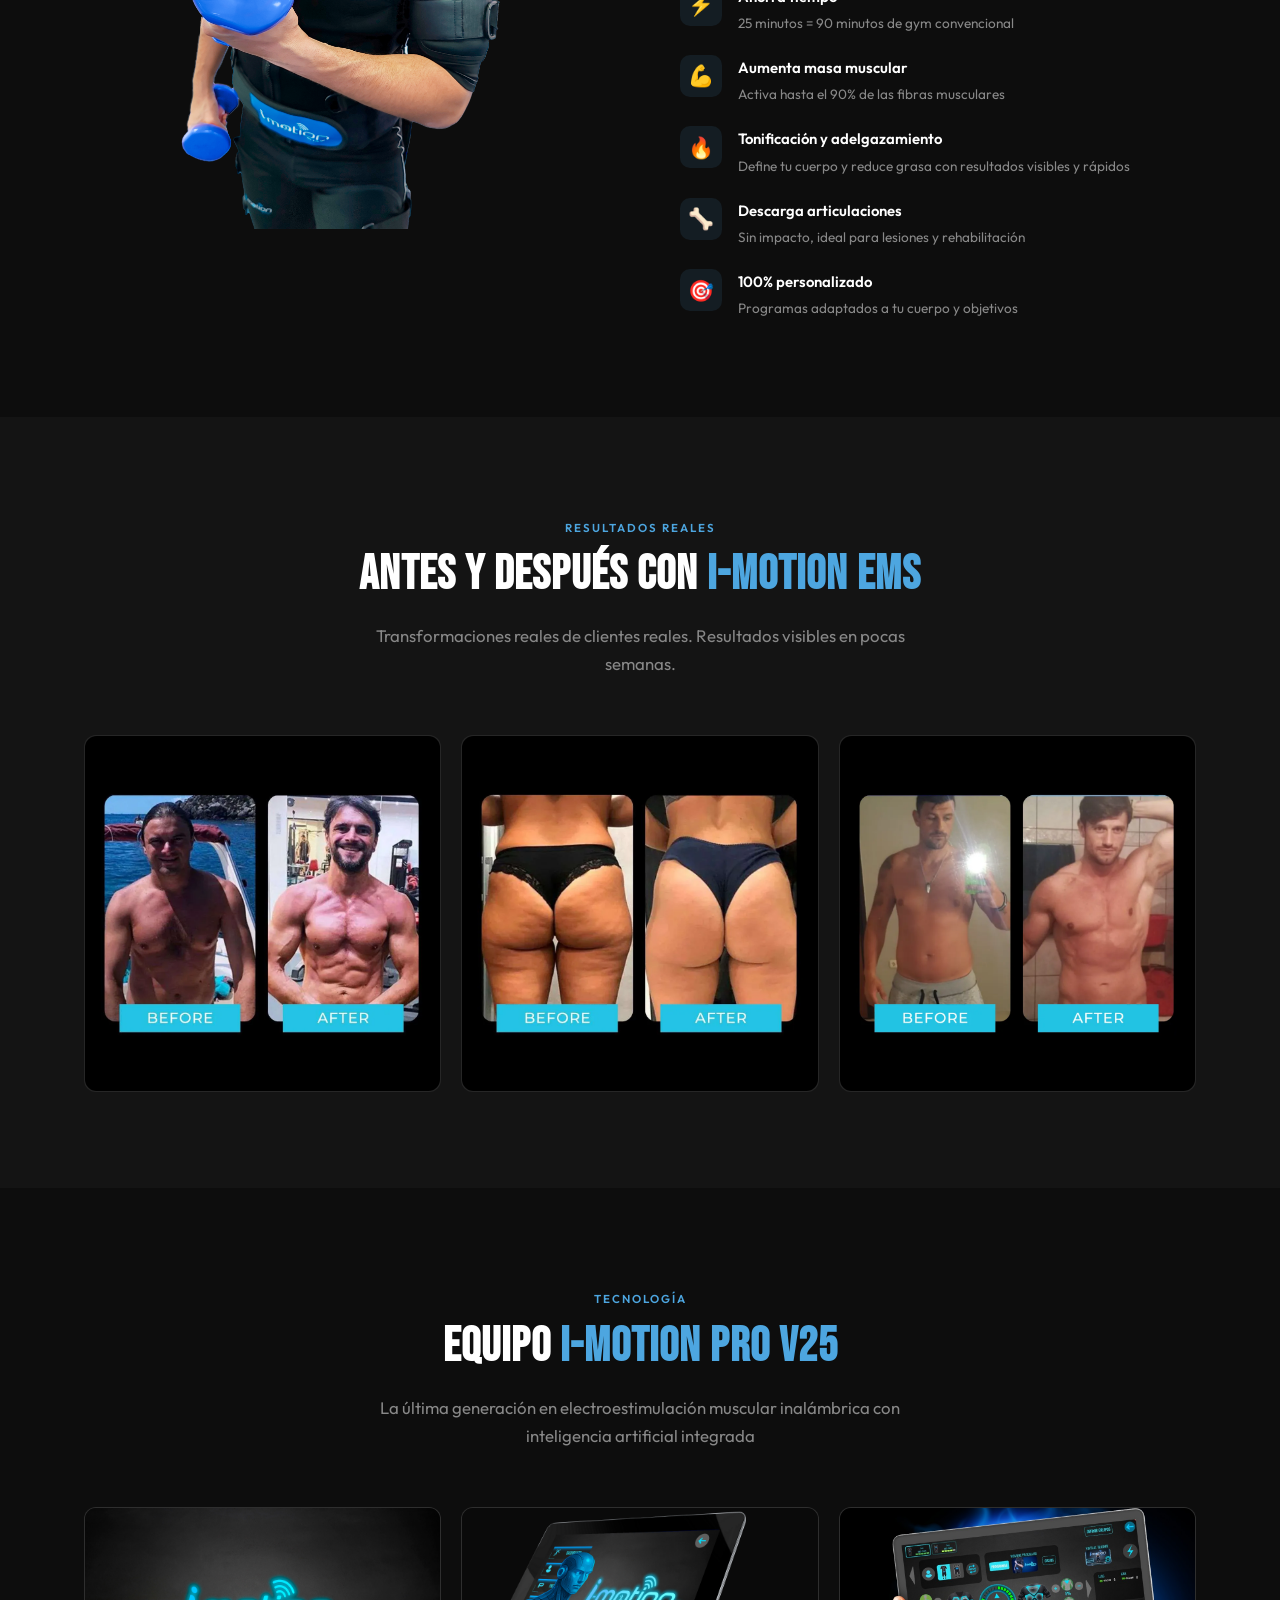
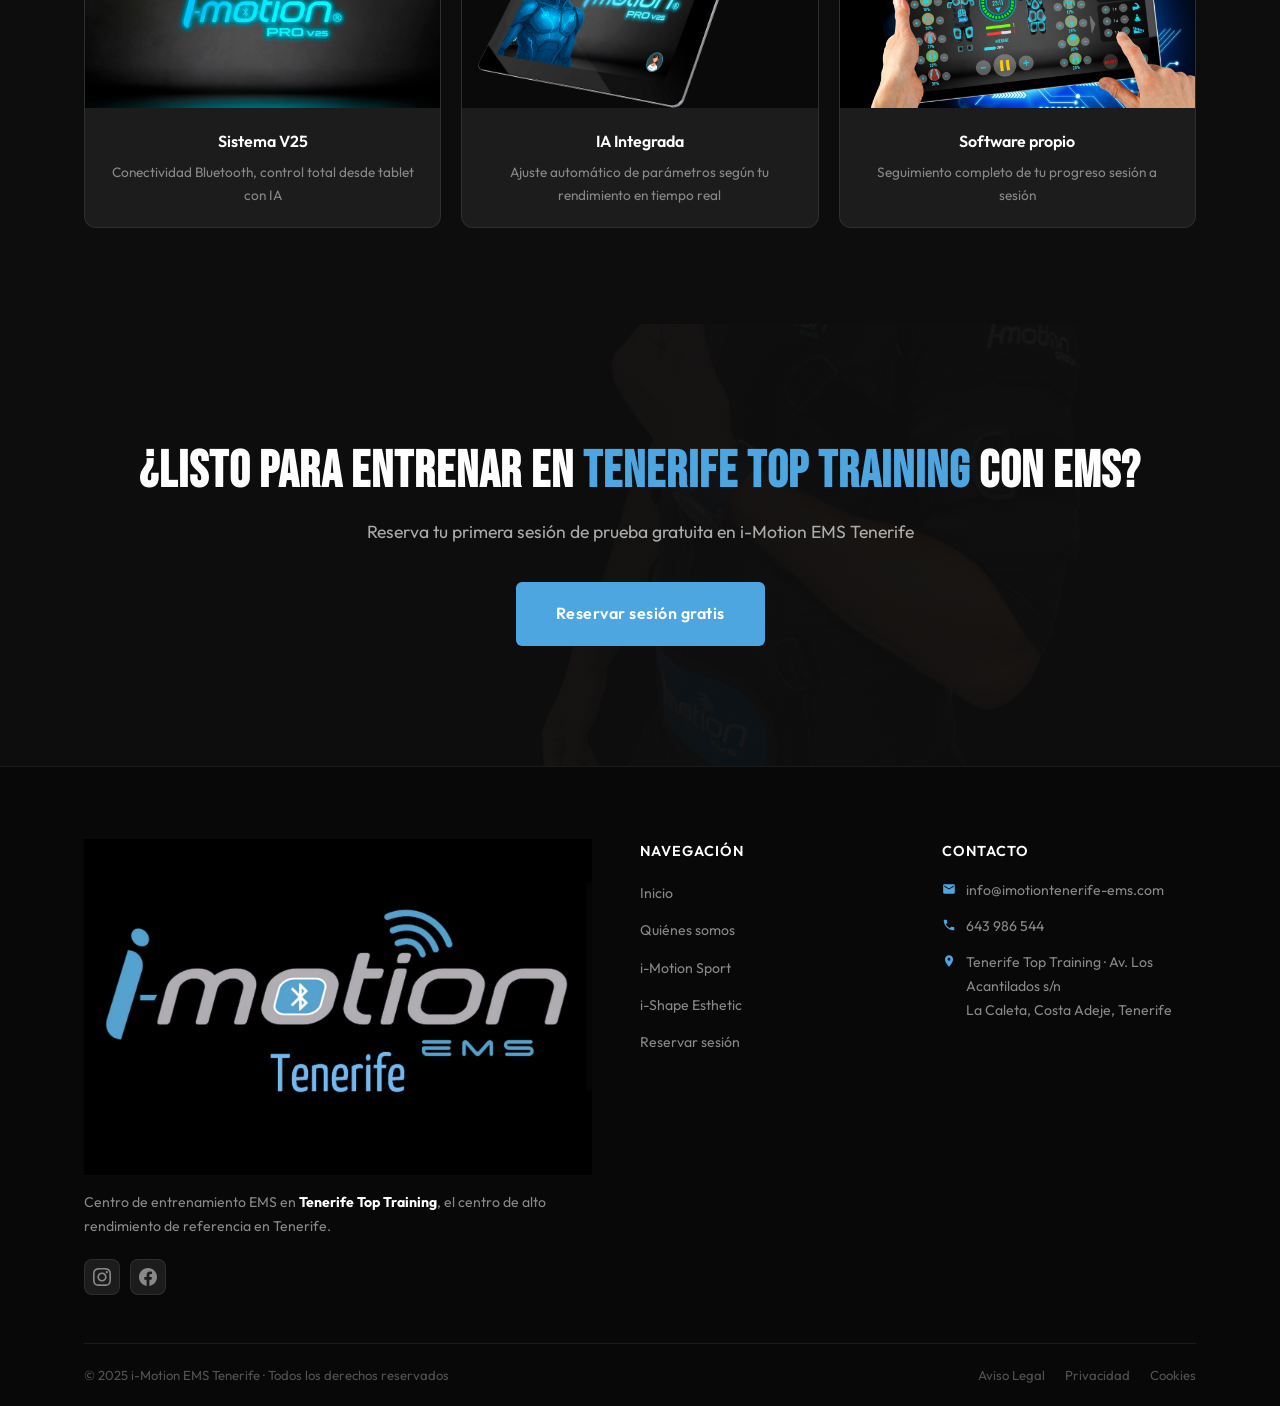
==== commit e6100896: "Update index.html" ====
--- a/index.html
+++ b/index.html
@@ -16,10 +16,15 @@
 <meta property="og:url" content="https://imotiontenerife-ems.com/">
 <meta property="og:image" content="https://imotiontenerife-ems.com/images/logo_i-motion_trans.png">
 <link rel="canonical" href="https://imotiontenerife-ems.com/">
+<style>
+.lang-switch{display:flex;align-items:center;gap:6px;margin-left:16px;}
+.lang-btn{padding:4px 10px;border-radius:16px;border:1.5px solid rgba(255,255,255,0.2);background:transparent;color:rgba(255,255,255,0.5);font-family:'Outfit',sans-serif;font-size:0.75rem;font-weight:600;cursor:pointer;transition:all 0.3s;letter-spacing:1px;}
+.lang-btn.active{border-color:var(--accent);color:var(--accent);}
+.lang-btn:hover{border-color:var(--accent);color:var(--accent);}
+</style>
 </head>
 <body>
 
-<!-- NAVBAR -->
 <nav class="navbar" id="navbar">
   <div class="nav-container">
     <a href="index.html" class="nav-logo">
@@ -29,65 +34,55 @@
       <span></span><span></span><span></span>
     </button>
     <ul class="nav-links" id="navLinks">
-      <li><a href="index.html" class="active">Inicio</a></li>
-      <li><a href="quienes-somos.html">Quiénes somos</a></li>
-      <li><a href="imotion-sport.html">i-Motion Sport</a></li>
-      <li><a href="ishape-esthetic.html">i-Shape Esthetic</a></li>
-      <li><a href="contacto.html" class="nav-cta">Reservar sesión</a></li>
+      <li><a href="index.html" class="active" data-i18n="nav_inicio">Inicio</a></li>
+      <li><a href="quienes-somos.html" data-i18n="nav_quienes">Quiénes somos</a></li>
+      <li><a href="imotion-sport.html" data-i18n="nav_sport">i-Motion Sport</a></li>
+      <li><a href="ishape-esthetic.html" data-i18n="nav_esthetic">i-Shape Esthetic</a></li>
+      <li><a href="reservas.html" class="nav-cta" data-i18n="nav_reservar">Reservar sesión</a></li>
     </ul>
+    <div class="lang-switch">
+      <button class="lang-btn active" data-lang="es" onclick="applyLang('es')">🇪🇸 ES</button>
+      <button class="lang-btn" data-lang="en" onclick="applyLang('en')">🇬🇧 EN</button>
+    </div>
   </div>
 </nav>
 
-<!-- HERO -->
 <section class="hero">
   <div class="hero-bg">
     <img src="images/mujer-hombre-entrenando-imotion-v24.png" alt="Entrenamiento EMS i-Motion Tenerife" class="hero-img">
     <div class="hero-overlay"></div>
   </div>
   <div class="hero-content">
-    <div class="hero-badge">🏆 Tenerife Top Training · La Caleta · Costa Adeje · Tenerife</div>
+    <div class="hero-badge" data-i18n="idx_badge">🏆 Tenerife Top Training · La Caleta · Costa Adeje · Tenerife</div>
     <h1 class="hero-title"><span class="accent">i-MOTION</span> EMS<br>TENERIFE</h1>
-    <p class="hero-sub">El centro de electroestimulación muscular de referencia en Tenerife. 25 minutos que transforman tu cuerpo, en Costa Adeje en el Tenerife Top Training.</p>
+    <p class="hero-sub" data-i18n="idx_sub">El centro de electroestimulación muscular de referencia en Tenerife. 25 minutos que transforman tu cuerpo, en Costa Adeje en el Tenerife Top Training.</p>
     <div class="hero-actions">
-      <a href="contacto.html" class="btn btn-primary">Reservar sesión gratis</a>
-      <a href="quienes-somos.html" class="btn btn-outline">Conocer más</a>
+      <a href="reservas.html" class="btn btn-primary" data-i18n="idx_btn1">Reservar sesión gratis</a>
+      <a href="quienes-somos.html" class="btn btn-outline" data-i18n="idx_btn2">Conocer más</a>
     </div>
   </div>
   <div class="hero-stats">
-    <div class="stat-item">
-      <span class="stat-num">25'</span>
-      <span class="stat-label">por sesión</span>
-    </div>
+    <div class="stat-item"><span class="stat-num">25'</span><span class="stat-label" data-i18n="idx_stat1">por sesión</span></div>
     <div class="stat-divider"></div>
-    <div class="stat-item">
-      <span class="stat-num">+80%</span>
-      <span class="stat-label">músculos activados</span>
-    </div>
+    <div class="stat-item"><span class="stat-num">+80%</span><span class="stat-label" data-i18n="idx_stat2">músculos activados</span></div>
     <div class="stat-divider"></div>
-    <div class="stat-item">
-      <span class="stat-num">100%</span>
-      <span class="stat-label">personalizado</span>
-    </div>
+    <div class="stat-item"><span class="stat-num">100%</span><span class="stat-label" data-i18n="idx_stat3">personalizado</span></div>
     <div class="stat-divider"></div>
-    <div class="stat-item">
-      <span class="stat-num">TOP</span>
-      <span class="stat-label">Training Tenerife</span>
-    </div>
-  </div>
-</section>
-
-<!-- INTRO -->
+    <div class="stat-item"><span class="stat-num">TOP</span><span class="stat-label" data-i18n="idx_stat4">Training Tenerife</span></div>
+  </div>
+</section>
+
 <section class="intro section">
   <div class="container">
-    <div class="intro-grid">
-      <div class="intro-text reveal">
-        <span class="tag">¿Qué es EMS?</span>
-        <h2><span class="accent">i-Motion EMS Tenerife</span> — La revolución del entrenamiento inteligente</h2>
-        <p>La electroestimulación muscular (EMS) utiliza impulsos eléctricos de baja frecuencia para activar simultáneamente hasta el 90% de tus fibras musculares — algo imposible con el entrenamiento convencional.</p>
-        <p>Estamos en <strong style="color:#fff;">Tenerife Top Training</strong>, el centro de alto rendimiento de referencia en Tenerife, en <strong style="color:#fff;">Av. de Los Acantilados s/n, La Caleta, Costa Adeje</strong>. Un espacio de élite para un entrenamiento de élite.</p>
-        <a href="quienes-somos.html" class="btn btn-primary">Sobre nosotros</a>
-      </div>
-      <div class="intro-visual reveal">
+    <div class="intro-grid reveal">
+      <div class="intro-text">
+        <span class="tag" data-i18n="idx_intro_tag">¿Qué es EMS?</span>
+        <h2 data-i18n="idx_intro_title"><span class="accent">i-Motion EMS Tenerife</span> — La revolución del entrenamiento inteligente</h2>
+        <p data-i18n="idx_intro_p1">La electroestimulación muscular (EMS) utiliza impulsos eléctricos de baja frecuencia para activar simultáneamente hasta el 90% de tus fibras musculares — algo imposible con el entrenamiento convencional.</p>
+        <p data-i18n="idx_intro_p2">Estamos en <strong style="color:#fff;">Tenerife Top Training</strong>, el centro de alto rendimiento de referencia en Tenerife, en <strong style="color:#fff;">Av. de Los Acantilados s/n, La Caleta, Costa Adeje</strong>. Un espacio de élite para un entrenamiento de élite.</p>
+        <a href="quienes-somos.html" class="btn btn-primary" data-i18n="idx_intro_btn">Sobre nosotros</a>
+      </div>
+      <div class="intro-visual">
         <div class="intro-img-wrap">
           <img src="images/TRAJE-V24-PNG.png" alt="Traje EMS i-motion" class="intro-img">
         </div>
@@ -100,160 +95,109 @@
   </div>
 </section>
 
-<!-- SERVICIOS -->
 <section class="services section dark-section">
   <div class="container">
     <div class="section-header center reveal">
-      <span class="tag">Nuestros programas</span>
-      <h2>Elige tu <span class="accent">objetivo</span></h2>
+      <span class="tag" data-i18n="idx_serv_tag">Nuestros programas</span>
+      <h2 data-i18n="idx_serv_title">Elige tu <span class="accent">objetivo</span></h2>
     </div>
     <div class="services-grid">
       <div class="service-card reveal">
-        <div class="service-img-wrap">
-          <img src="images/corredor-v25.png" alt="i-Motion Sport" class="service-img">
-        </div>
+        <div class="service-img-wrap"><img src="images/corredor-v25.png" alt="i-Motion Sport" class="service-img"></div>
         <div class="service-body">
-          <span class="service-tag sport">Rendimiento</span>
+          <span class="service-tag sport" data-i18n="idx_sport_tag">Rendimiento</span>
           <h3>i-Motion Sport</h3>
-          <p>Para atletas y deportistas que buscan llevar su rendimiento al siguiente nivel. Mejora fuerza, resistencia y potencia muscular con entrenamientos adaptados a tu deporte.</p>
+          <p data-i18n="idx_sport_desc">Para atletas y deportistas que buscan llevar su rendimiento al siguiente nivel. Mejora fuerza, resistencia y potencia muscular con entrenamientos adaptados a tu deporte.</p>
           <ul class="service-list">
-            <li>Entrenamiento de fuerza y resistencia</li>
-            <li>Mejora del rendimiento deportivo</li>
-            <li>Recuperación muscular acelerada</li>
-            <li>Tonificación y definición corporal</li>
-            <li>Traje cuerpo entero o inferior</li>
+            <li data-i18n="sp_b1">Entrenamiento de fuerza y resistencia</li>
+            <li data-i18n="sp_b2">Mejora del rendimiento deportivo</li>
+            <li data-i18n="sp_b3">Recuperación muscular acelerada</li>
+            <li data-i18n="sp_b4">Tonificación y definición corporal</li>
+            <li data-i18n="sp_b5">Traje cuerpo entero o inferior</li>
           </ul>
-          <a href="imotion-sport.html" class="btn btn-primary">Ver programa</a>
+          <a href="imotion-sport.html" class="btn btn-primary" data-i18n="idx_sport_btn">Ver programa</a>
         </div>
       </div>
       <div class="service-card featured reveal">
-        <div class="service-img-wrap">
-          <img src="images/Eli%20ishape%20esthetic.png" alt="i-Shape Esthetic" class="service-img" style="object-position: center center;">
-        </div>
+        <div class="service-img-wrap"><img src="images/Eli%20ishape%20esthetic.png" alt="i-Shape Esthetic" class="service-img" style="object-position:center center;"></div>
         <div class="service-body">
-          <span class="service-tag esthetic">Estético</span>
+          <span class="service-tag esthetic" data-i18n="idx_esthetic_tag">Estético</span>
           <h3>i-Shape Esthetic</h3>
-          <p>Para quienes buscan una transformación corporal visible. Tonifica, reduce celulitis y mejora la firmeza con electroestimulación focalizada en zonas específicas.</p>
+          <p data-i18n="idx_esthetic_desc">Para quienes buscan una transformación corporal visible. Tonifica, reduce celulitis y mejora la firmeza con electroestimulación focalizada en zonas específicas.</p>
           <ul class="service-list">
-            <li>Reducción de celulitis</li>
-            <li>Mejora de la firmeza cutánea</li>
-            <li>Fortalecimiento suelo pélvico</li>
-            <li>Resultados visibles desde la 1ª sesión</li>
+            <li data-i18n="es_b1">Reducción de celulitis</li>
+            <li data-i18n="es_b2">Mejora de la firmeza cutánea</li>
+            <li data-i18n="es_b3">Fortalecimiento suelo pélvico</li>
+            <li data-i18n="es_b4">Resultados visibles desde la 1ª sesión</li>
           </ul>
-          <a href="ishape-esthetic.html" class="btn btn-primary">Ver programa</a>
-        </div>
-      </div>
-    </div>
-  </div>
-</section>
-
-<!-- BENEFICIOS -->
+          <a href="ishape-esthetic.html" class="btn btn-primary" data-i18n="idx_esthetic_btn">Ver programa</a>
+        </div>
+      </div>
+    </div>
+  </div>
+</section>
+
 <section class="benefits section">
   <div class="container">
     <div class="benefits-grid">
-      <div class="reveal">
-        <img src="images/imotionv25-pesa.png" alt="Entrenamiento con pesas EMS" class="benefits-img">
-      </div>
+      <div class="reveal"><img src="images/imotionv25-pesa.png" alt="Entrenamiento con pesas EMS" class="benefits-img"></div>
       <div class="benefits-content reveal">
-        <span class="tag">Por qué i-Motion EMS Tenerife</span>
-        <h2>Ventajas del entrenamiento <span class="accent">i-Motion</span></h2>
+        <span class="tag" data-i18n="idx_benef_tag">Por qué i-Motion EMS Tenerife</span>
+        <h2 data-i18n="idx_benef_title">Ventajas del entrenamiento <span class="accent">i-Motion</span></h2>
         <div class="benefits-list">
-          <div class="benefit-item">
-            <div class="benefit-icon">🏆</div>
-            <div><strong>Tenerife Top Training</strong><p>Ubicados en el centro de alto rendimiento de referencia en la isla</p></div>
-          </div>
-          <div class="benefit-item">
-            <div class="benefit-icon">⚡</div>
-            <div><strong>Ahorra tiempo</strong><p>25 minutos = 90 minutos de gym convencional</p></div>
-          </div>
-          <div class="benefit-item">
-            <div class="benefit-icon">💪</div>
-            <div><strong>Aumenta masa muscular</strong><p>Activa hasta el 90% de las fibras musculares</p></div>
-          </div>
-          <div class="benefit-item">
-            <div class="benefit-icon">🔥</div>
-            <div><strong>Tonificación y adelgazamiento</strong><p>Define tu cuerpo y reduce grasa con resultados visibles y rápidos</p></div>
-          </div>
-          <div class="benefit-item">
-            <div class="benefit-icon">🦴</div>
-            <div><strong>Descarga articulaciones</strong><p>Sin impacto, ideal para lesiones y rehabilitación</p></div>
-          </div>
-          <div class="benefit-item">
-            <div class="benefit-icon">🎯</div>
-            <div><strong>100% personalizado</strong><p>Programas adaptados a tu cuerpo y objetivos</p></div>
-          </div>
-        </div>
-      </div>
-    </div>
-  </div>
-</section>
-
-<!-- ANTES Y DESPUÉS -->
+          <div class="benefit-item"><div class="benefit-icon">🏆</div><div><strong>Tenerife Top Training</strong><p>Ubicados en el centro de alto rendimiento de referencia en la isla</p></div></div>
+          <div class="benefit-item"><div class="benefit-icon">⚡</div><div><strong data-i18n="idx_b2t">Ahorra tiempo</strong><p data-i18n="idx_b2p">25 minutos = 90 minutos de gym convencional</p></div></div>
+          <div class="benefit-item"><div class="benefit-icon">💪</div><div><strong data-i18n="idx_b3t">Aumenta masa muscular</strong><p data-i18n="idx_b3p">Activa hasta el 90% de las fibras musculares</p></div></div>
+          <div class="benefit-item"><div class="benefit-icon">🔥</div><div><strong data-i18n="idx_b4t">Tonificación y adelgazamiento</strong><p data-i18n="idx_b4p">Define tu cuerpo y reduce grasa con resultados visibles y rápidos</p></div></div>
+          <div class="benefit-item"><div class="benefit-icon">🦴</div><div><strong data-i18n="idx_b5t">Descarga articulaciones</strong><p data-i18n="idx_b5p">Sin impacto, ideal para lesiones y rehabilitación</p></div></div>
+          <div class="benefit-item"><div class="benefit-icon">🎯</div><div><strong data-i18n="idx_b6t">100% personalizado</strong><p data-i18n="idx_b6p">Programas adaptados a tu cuerpo y objetivos</p></div></div>
+        </div>
+      </div>
+    </div>
+  </div>
+</section>
+
 <section class="section dark-section">
   <div class="container">
     <div class="section-header center reveal">
-      <span class="tag">Resultados reales</span>
-      <h2>Antes y después con <span class="accent">i-Motion EMS</span></h2>
-      <p>Transformaciones reales de clientes reales. Resultados visibles en pocas semanas.</p>
+      <span class="tag" data-i18n="idx_results_tag">Resultados reales</span>
+      <h2 data-i18n="idx_results_title">Antes y después con <span class="accent">i-Motion EMS</span></h2>
+      <p data-i18n="idx_results_sub">Transformaciones reales de clientes reales. Resultados visibles en pocas semanas.</p>
     </div>
     <div class="tech-grid reveal">
-      <div class="testi-card" style="padding:0; overflow:hidden;">
-        <img src="images/i-motion-antes-y-despues-resultados.webp" alt="Antes y después i-Motion" style="width:100%; display:block; border-radius:12px;">
-      </div>
-      <div class="testi-card" style="padding:0; overflow:hidden;">
-        <img src="images/i-motion-antes-y-despues-resultados-1.webp" alt="Antes y después i-Motion" style="width:100%; display:block; border-radius:12px;">
-      </div>
-      <div class="testi-card" style="padding:0; overflow:hidden;">
-        <img src="images/i-motion-before-and-after-2.webp" alt="Antes y después i-Motion" style="width:100%; display:block; border-radius:12px;">
-      </div>
-    </div>
-  </div>
-</section>
-
-<!-- TECNOLOGÍA -->
+      <div class="testi-card" style="padding:0;overflow:hidden;"><img src="images/i-motion-antes-y-despues-resultados.webp" alt="Antes y después" style="width:100%;display:block;border-radius:12px;"></div>
+      <div class="testi-card" style="padding:0;overflow:hidden;"><img src="images/i-motion-antes-y-despues-resultados-1.webp" alt="Antes y después" style="width:100%;display:block;border-radius:12px;"></div>
+      <div class="testi-card" style="padding:0;overflow:hidden;"><img src="images/i-motion-before-and-after-2.webp" alt="Antes y después" style="width:100%;display:block;border-radius:12px;"></div>
+    </div>
+  </div>
+</section>
+
 <section class="tech section">
   <div class="container">
     <div class="section-header center reveal">
-      <span class="tag">Tecnología</span>
-      <h2>Equipo <span class="accent">i-motion Pro V25</span></h2>
-      <p>La última generación en electroestimulación muscular inalámbrica con inteligencia artificial integrada</p>
+      <span class="tag" data-i18n="idx_tech_tag">Tecnología</span>
+      <h2 data-i18n="idx_tech_title">Equipo <span class="accent">i-motion Pro V25</span></h2>
+      <p data-i18n="idx_tech_sub">La última generación en electroestimulación muscular inalámbrica con inteligencia artificial integrada</p>
     </div>
     <div class="tech-grid reveal">
-      <div class="tech-card">
-        <img src="images/fondo-pantalla-v25.png" alt="i-motion V25" class="tech-img">
-        <h4>Sistema V25</h4>
-        <p>Conectividad Bluetooth, control total desde tablet con IA</p>
-      </div>
-      <div class="tech-card">
-        <img src="images/TABLET-CON-IA-integrada.png" alt="IA integrada" class="tech-img">
-        <h4>IA Integrada</h4>
-        <p>Ajuste automático de parámetros según tu rendimiento en tiempo real</p>
-      </div>
-      <div class="tech-card">
-        <img src="images/software_imotion_v25.jpg" alt="Software i-motion" class="tech-img">
-        <h4>Software propio</h4>
-        <p>Seguimiento completo de tu progreso sesión a sesión</p>
-      </div>
-    </div>
-  </div>
-</section>
-
-<!-- CTA FINAL -->
+      <div class="tech-card"><img src="images/fondo-pantalla-v25.png" alt="i-motion V25" class="tech-img"><h4>Sistema V25</h4><p>Conectividad Bluetooth, control total desde tablet con IA</p></div>
+      <div class="tech-card"><img src="images/TABLET-CON-IA-integrada.png" alt="IA integrada" class="tech-img"><h4>IA Integrada</h4><p>Ajuste automático de parámetros según tu rendimiento en tiempo real</p></div>
+      <div class="tech-card"><img src="images/software_imotion_v25.jpg" alt="Software i-motion" class="tech-img"><h4>Software propio</h4><p>Seguimiento completo de tu progreso sesión a sesión</p></div>
+    </div>
+  </div>
+</section>
+
 <section class="cta-section">
-  <div class="cta-bg">
-    <img src="images/V24-pose.png" alt="" class="cta-bg-img">
-    <div class="cta-overlay"></div>
-  </div>
+  <div class="cta-bg"><img src="images/V24-pose.png" alt="" class="cta-bg-img"><div class="cta-overlay"></div></div>
   <div class="container">
     <div class="cta-content reveal">
-      <h2>¿Listo para entrenar en <span class="accent">Tenerife Top Training</span> con EMS?</h2>
-      <p>Reserva tu primera sesión de prueba gratuita en i-Motion EMS Tenerife</p>
-      <a href="contacto.html" class="btn btn-primary btn-large">Reservar sesión gratis</a>
-    </div>
-  </div>
-</section>
-
-<!-- FOOTER -->
+      <h2 data-i18n="idx_cta_title">¿Listo para entrenar en <span class="accent">Tenerife Top Training</span> con EMS?</h2>
+      <p data-i18n="idx_cta_sub">Reserva tu primera sesión de prueba gratuita en i-Motion EMS Tenerife</p>
+      <a href="reservas.html" class="btn btn-primary btn-large" data-i18n="idx_cta_btn">Reservar sesión gratis</a>
+    </div>
+  </div>
+</section>
+
 <footer class="footer">
   <div class="container">
     <div class="footer-grid">
@@ -266,17 +210,17 @@
         </div>
       </div>
       <div class="footer-col">
-        <h4>Navegación</h4>
+        <h4 data-i18n="foot_nav">Navegación</h4>
         <ul>
-          <li><a href="index.html">Inicio</a></li>
-          <li><a href="quienes-somos.html">Quiénes somos</a></li>
-          <li><a href="imotion-sport.html">i-Motion Sport</a></li>
-          <li><a href="ishape-esthetic.html">i-Shape Esthetic</a></li>
-          <li><a href="contacto.html">Contacto</a></li>
+          <li><a href="index.html" data-i18n="nav_inicio">Inicio</a></li>
+          <li><a href="quienes-somos.html" data-i18n="nav_quienes">Quiénes somos</a></li>
+          <li><a href="imotion-sport.html" data-i18n="nav_sport">i-Motion Sport</a></li>
+          <li><a href="ishape-esthetic.html" data-i18n="nav_esthetic">i-Shape Esthetic</a></li>
+          <li><a href="reservas.html" data-i18n="nav_reservar">Reservar sesión</a></li>
         </ul>
       </div>
       <div class="footer-col">
-        <h4>Contacto</h4>
+        <h4 data-i18n="foot_contact">Contacto</h4>
         <ul class="contact-list">
           <li><svg width="14" height="14" viewBox="0 0 24 24" fill="currentColor"><path d="M20 4H4c-1.1 0-2 .9-2 2v12c0 1.1.9 2 2 2h16c1.1 0 2-.9 2-2V6c0-1.1-.9-2-2-2zm0 4l-8 5-8-5V6l8 5 8-5v2z"/></svg><a href="mailto:info@imotiontenerife-ems.com">info@imotiontenerife-ems.com</a></li>
           <li><svg width="14" height="14" viewBox="0 0 24 24" fill="currentColor"><path d="M6.62 10.79c1.44 2.83 3.76 5.14 6.59 6.59l2.2-2.2c.27-.27.67-.36 1.02-.24 1.12.37 2.33.57 3.57.57.55 0 1 .45 1 1V20c0 .55-.45 1-1 1-9.39 0-17-7.61-17-17 0-.55.45-1 1-1h3.5c.55 0 1 .45 1 1 0 1.25.2 2.45.57 3.57.11.35.03.74-.25 1.02l-2.2 2.2z"/></svg><a href="tel:643986544">643 986 544</a></li>
@@ -285,16 +229,18 @@
       </div>
     </div>
     <div class="footer-bottom">
-      <p>© 2025 i-Motion EMS Tenerife · Todos los derechos reservados</p>
+      <p data-i18n="foot_rights">© 2025 i-Motion EMS Tenerife · Todos los derechos reservados</p>
       <div class="footer-legal">
-        <a href="aviso-legal.html">Aviso Legal</a>
-        <a href="politica-privacidad.html">Privacidad</a>
-        <a href="politica-cookies.html">Cookies</a>
+        <a href="aviso-legal.html" data-i18n="foot_legal">Aviso Legal</a>
+        <a href="politica-privacidad.html" data-i18n="foot_privacy">Privacidad</a>
+        <a href="politica-cookies.html" data-i18n="foot_cookies">Cookies</a>
       </div>
     </div>
   </div>
 </footer>
+
 <a href="https://wa.me/34643986544?text=Hola%2C%20me%20gustaria%20reservar%20una%20sesion%20de%20prueba%20gratuita" class="whatsapp-btn" target="_blank" rel="noopener" aria-label="WhatsApp"><div class="whatsapp-pulse"></div><svg viewBox="0 0 24 24" fill="white"><path d="M17.472 14.382c-.297-.149-1.758-.867-2.03-.967-.273-.099-.471-.148-.67.15-.197.297-.767.966-.94 1.164-.173.199-.347.223-.644.075-.297-.15-1.255-.463-2.39-1.475-.883-.788-1.48-1.761-1.653-2.059-.173-.297-.018-.458.13-.606.134-.133.298-.347.446-.52.149-.174.198-.298.298-.497.099-.198.05-.371-.025-.52-.075-.149-.669-1.612-.916-2.207-.242-.579-.487-.5-.669-.51-.173-.008-.371-.01-.57-.01-.198 0-.52.074-.792.372-.272.297-1.04 1.016-1.04 2.479 0 1.462 1.065 2.875 1.213 3.074.149.198 2.096 3.2 5.077 4.487.709.306 1.262.489 1.694.625.712.227 1.36.195 1.871.118.571-.085 1.758-.719 2.006-1.413.248-.694.248-1.289.173-1.413-.074-.124-.272-.198-.57-.347m-5.421 7.403h-.004a9.87 9.87 0 01-5.031-1.378l-.361-.214-3.741.982.998-3.648-.235-.374a9.86 9.86 0 01-1.51-5.26c.001-5.45 4.436-9.884 9.888-9.884 2.64 0 5.122 1.03 6.988 2.898a9.825 9.825 0 012.893 6.994c-.003 5.45-4.437 9.884-9.885 9.884m8.413-18.297A11.815 11.815 0 0012.05 0C5.495 0 .16 5.335.157 11.892c0 2.096.547 4.142 1.588 5.945L.057 24l6.305-1.654a11.882 11.882 0 005.683 1.448h.005c6.554 0 11.89-5.335 11.893-11.893a11.821 11.821 0 00-3.48-8.413z"/></svg></a>
+
 <script src="js/main.js"></script>
 </body>
 </html>
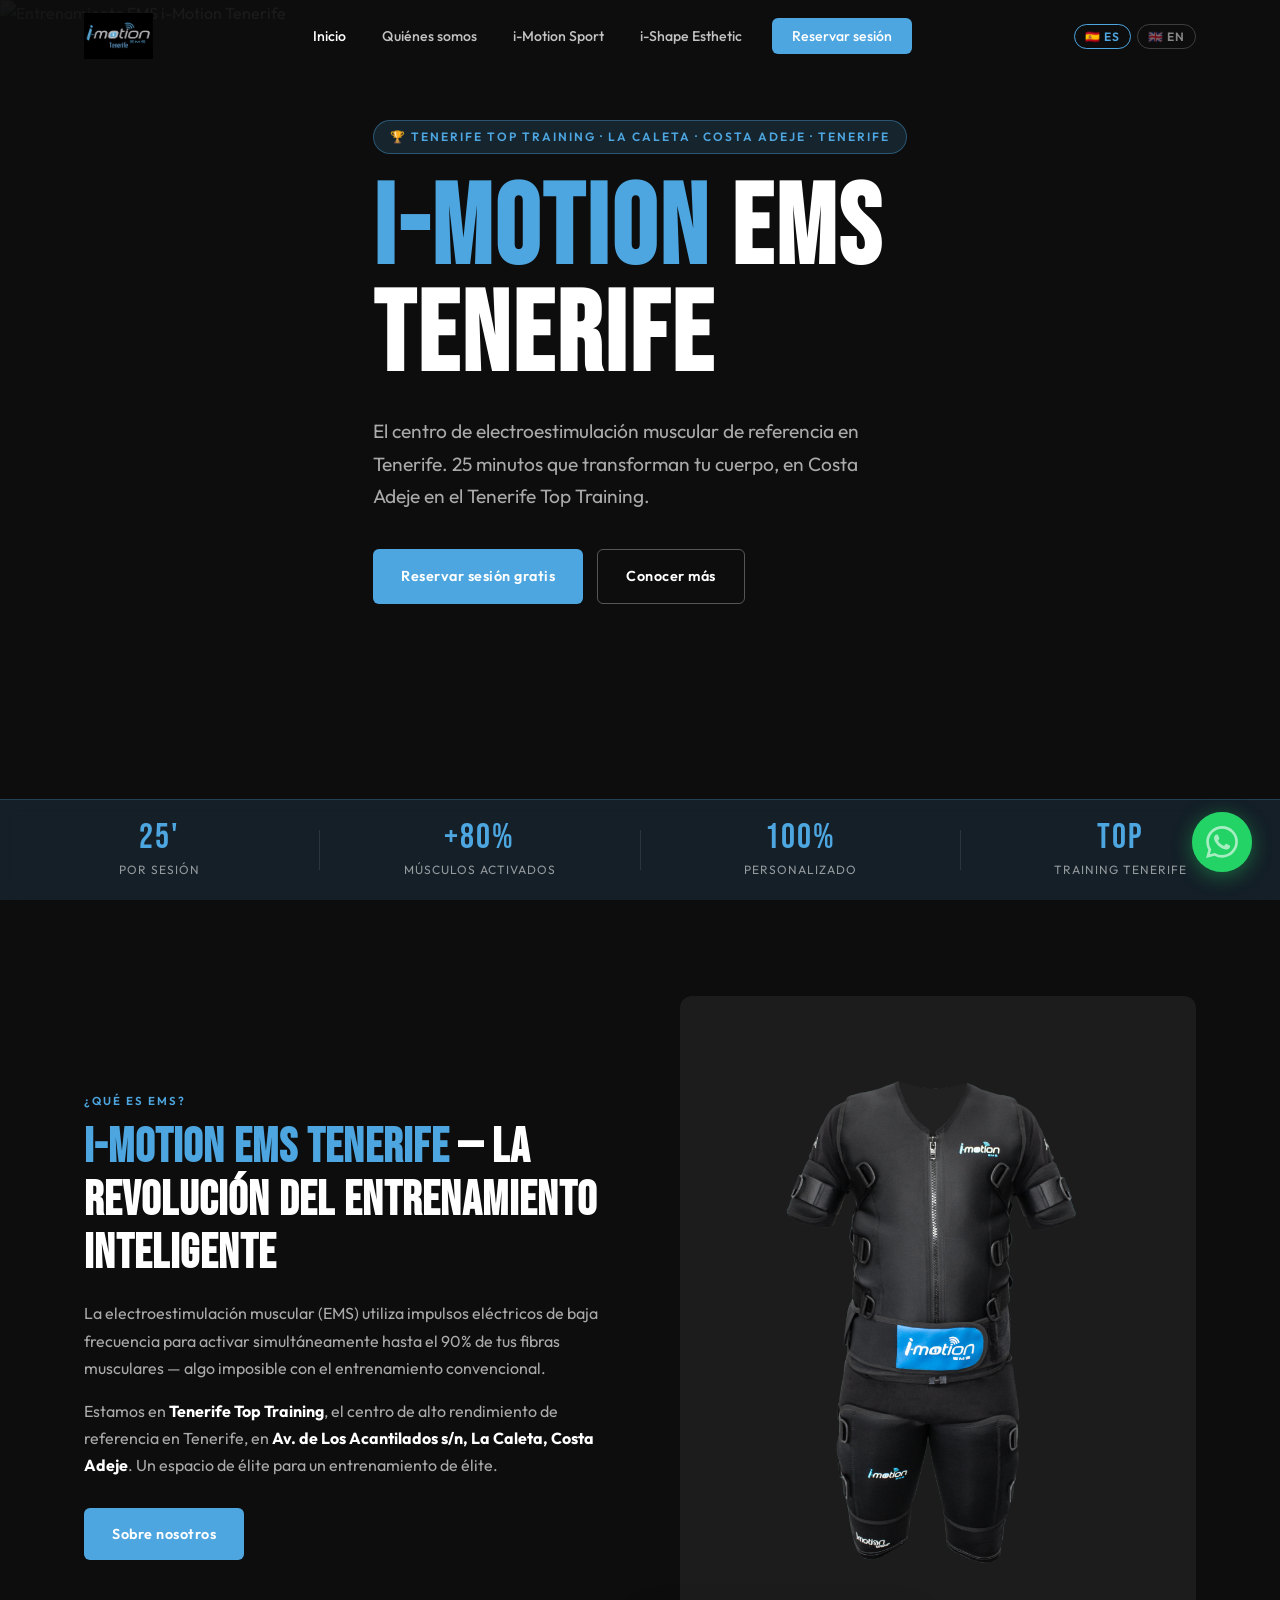
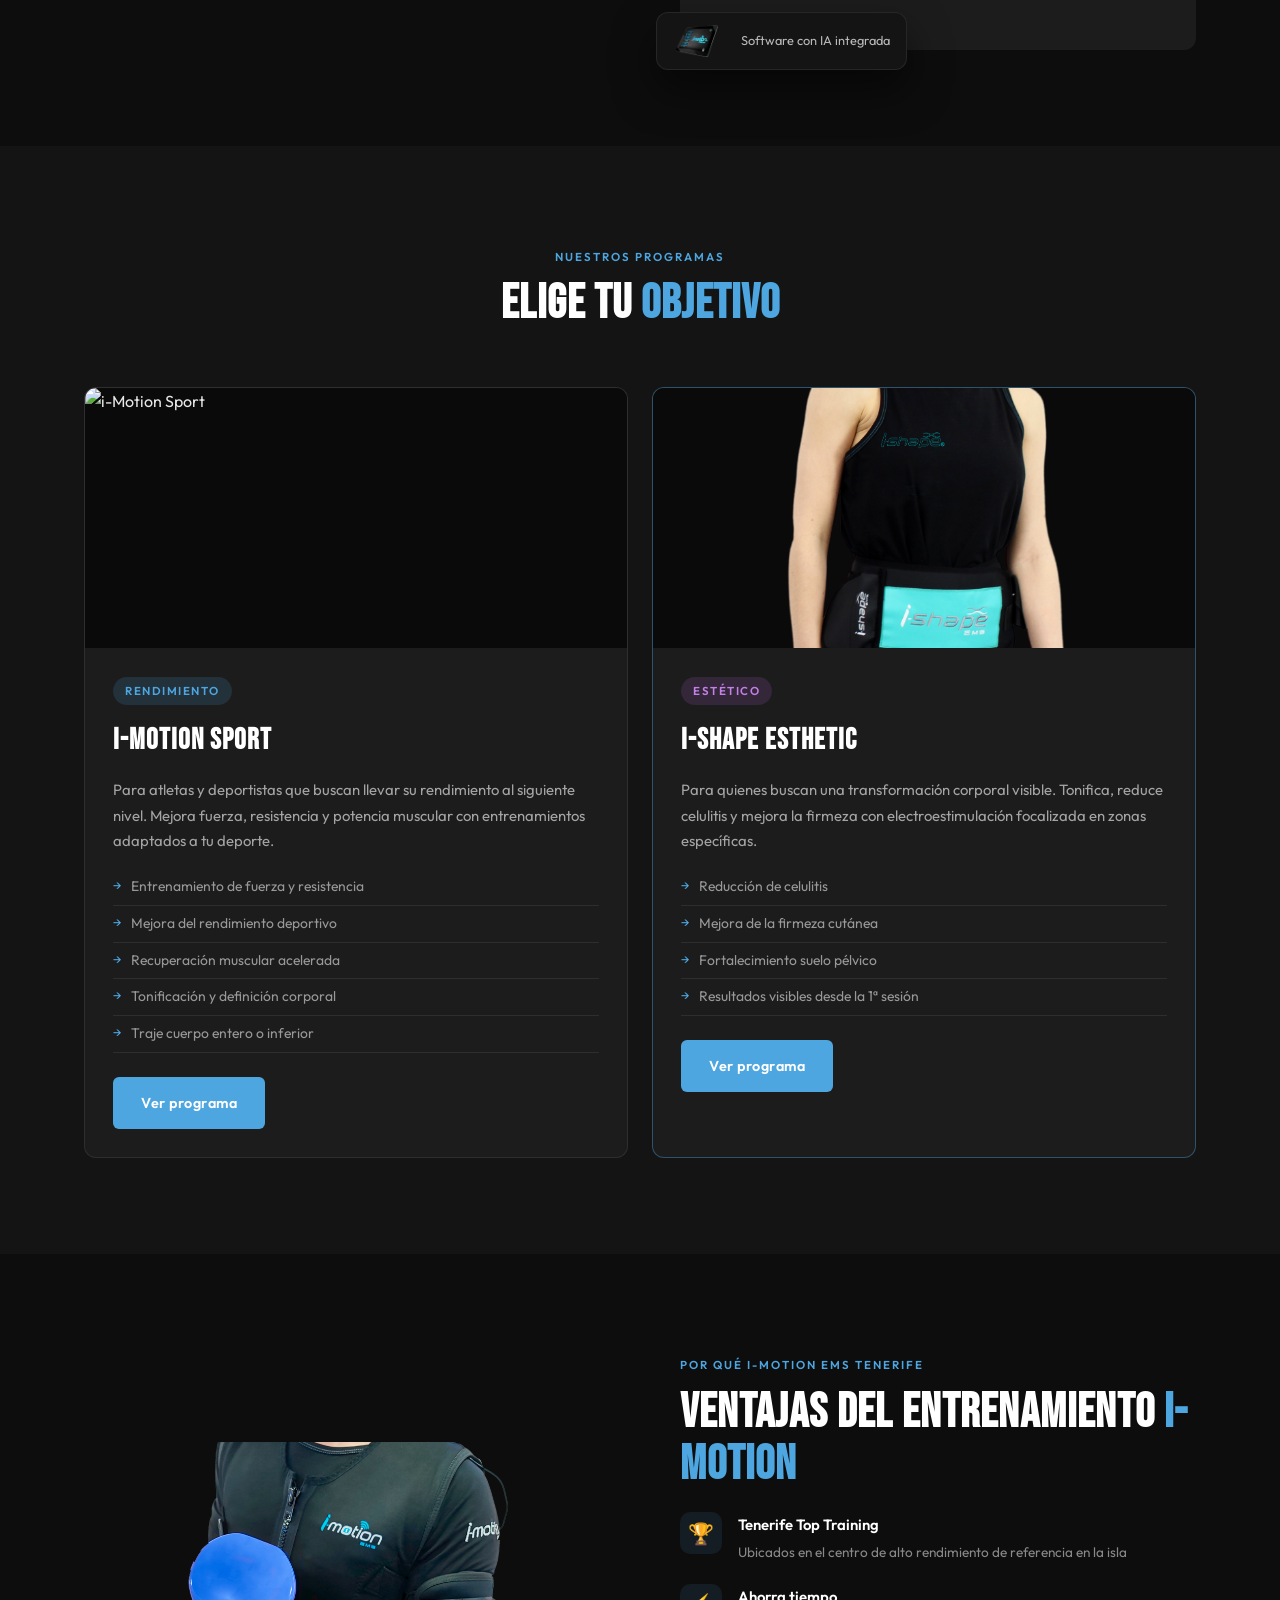
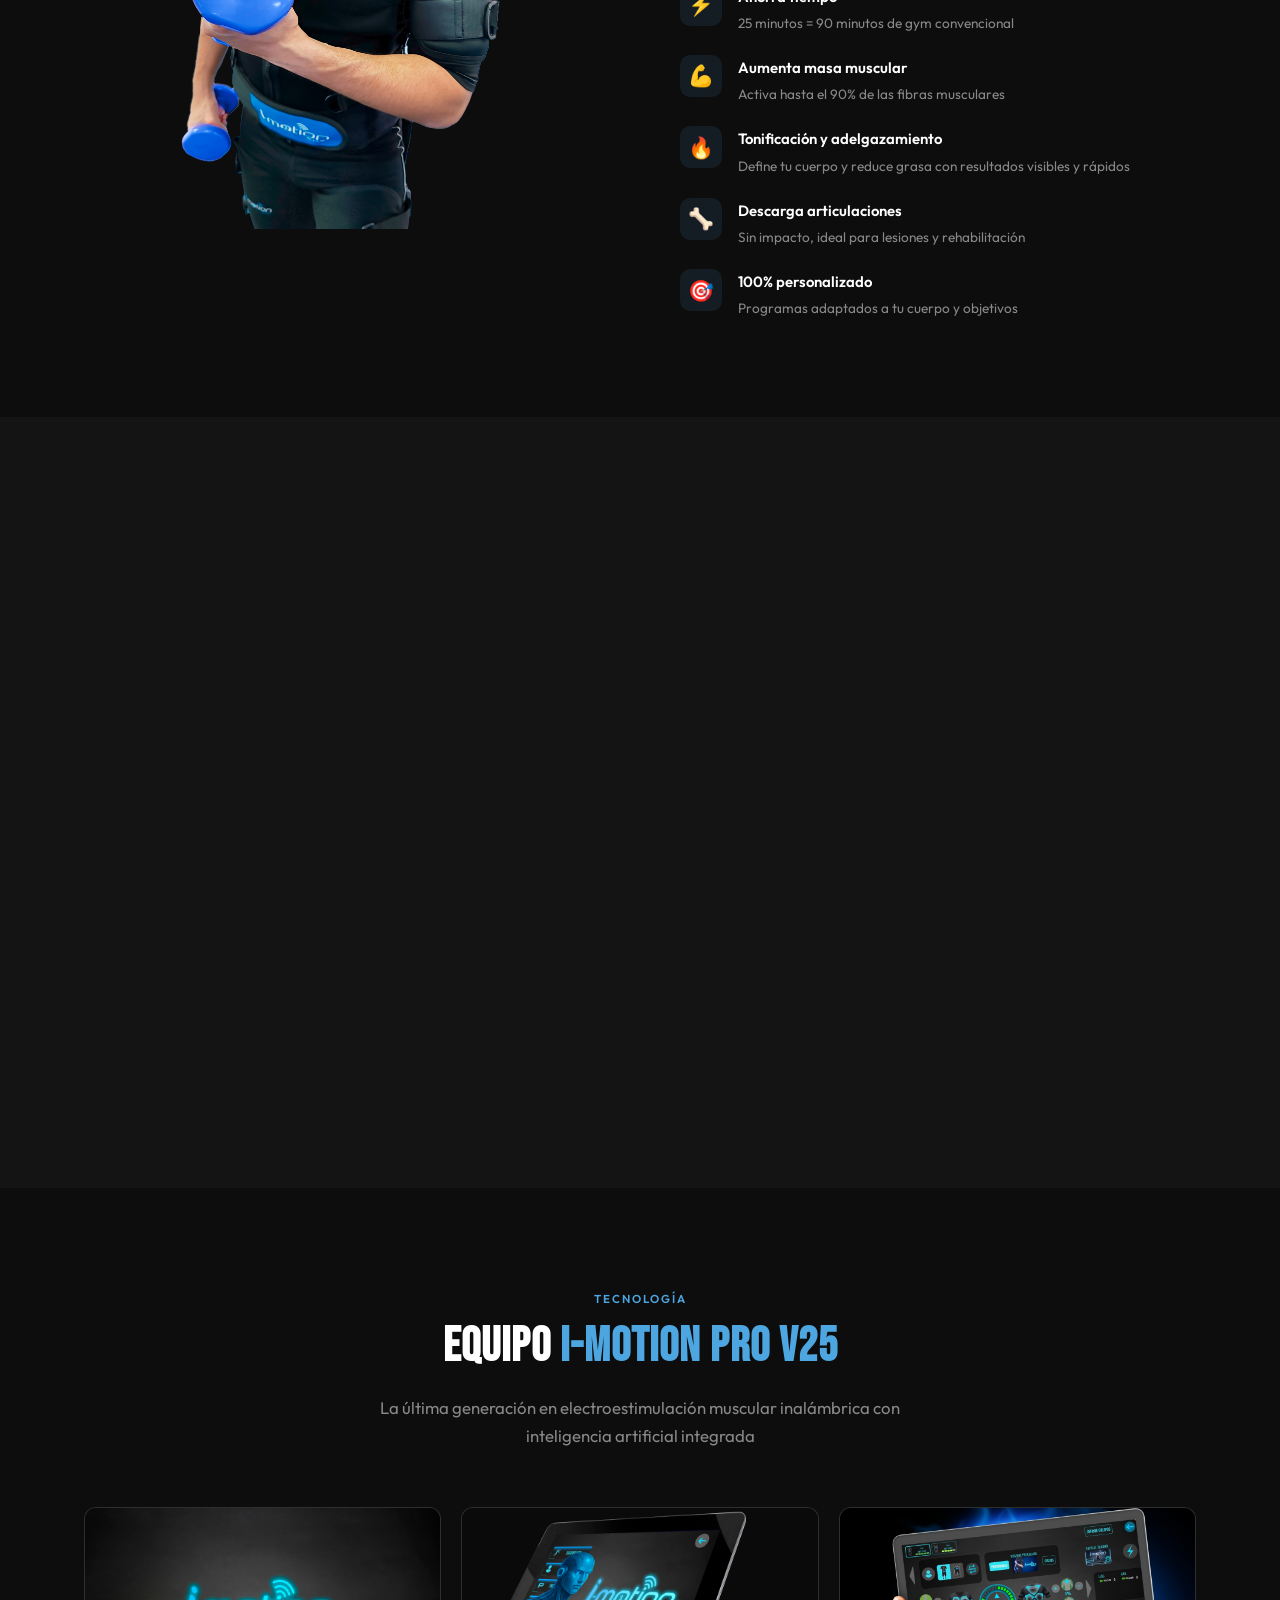
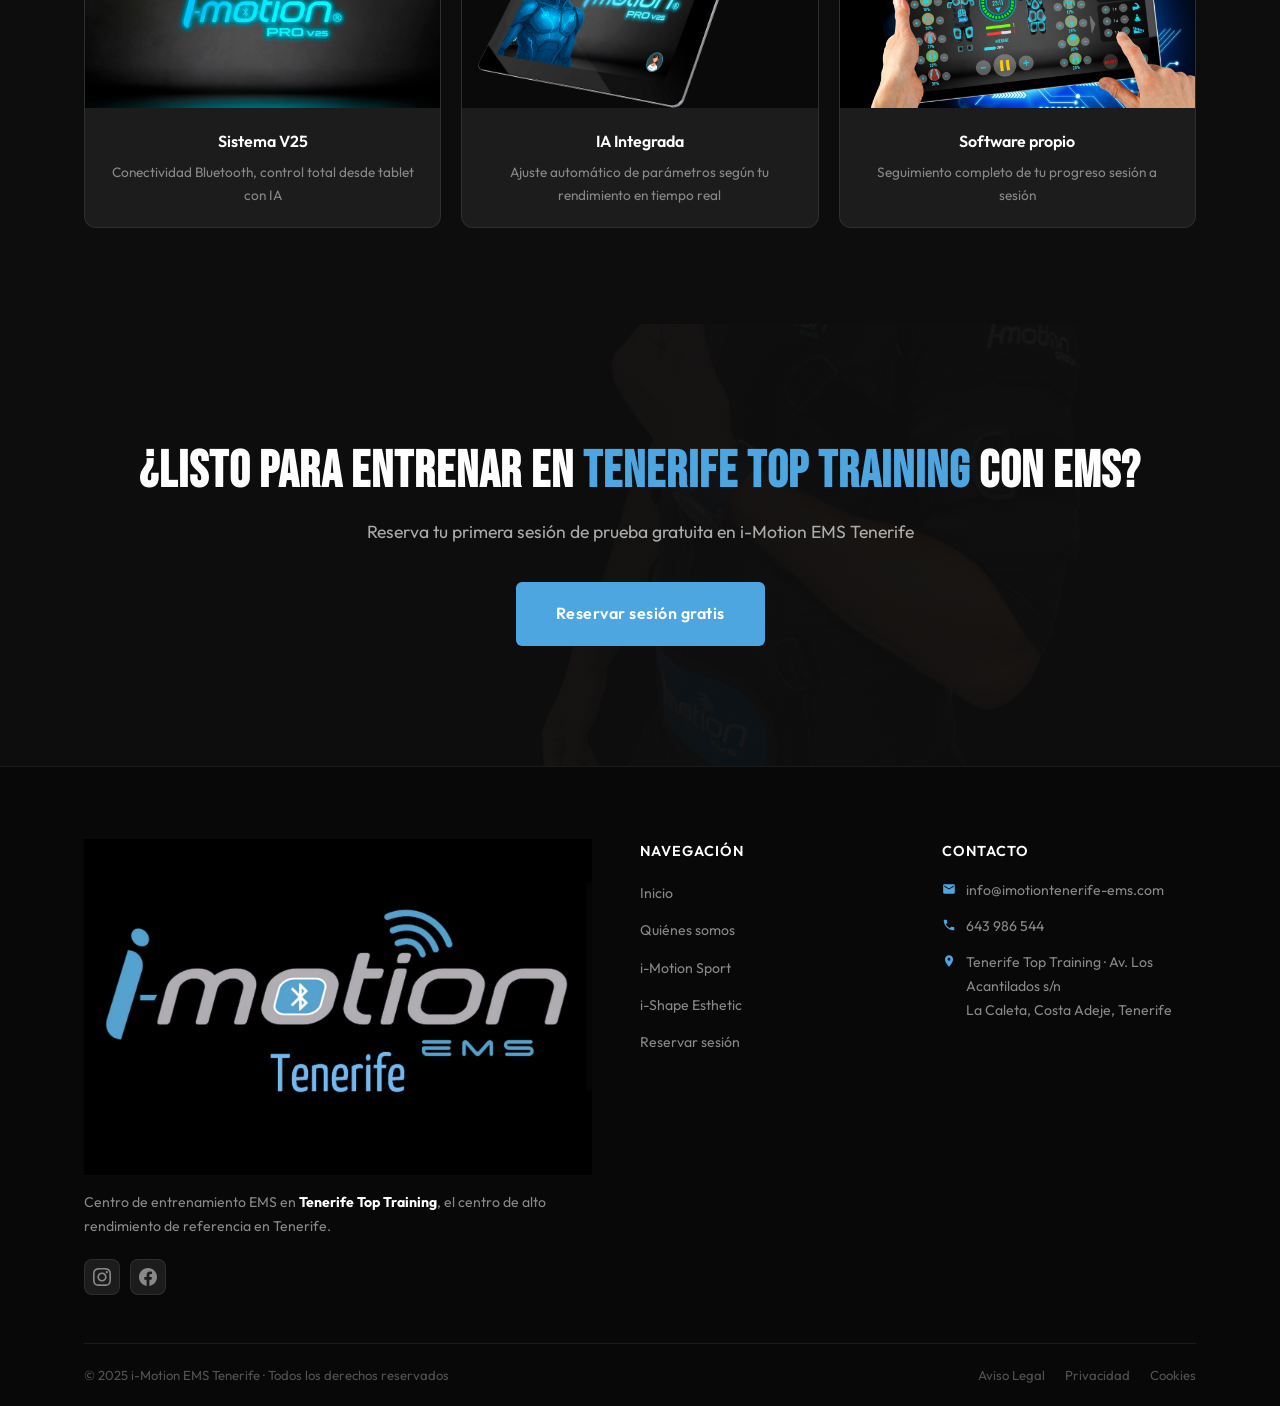
==== commit 7d415f31: "Update index.html" ====
--- a/index.html
+++ b/index.html
@@ -38,7 +38,7 @@
       <li><a href="quienes-somos.html" data-i18n="nav_quienes">Quiénes somos</a></li>
       <li><a href="imotion-sport.html" data-i18n="nav_sport">i-Motion Sport</a></li>
       <li><a href="ishape-esthetic.html" data-i18n="nav_esthetic">i-Shape Esthetic</a></li>
-      <li><a href="reservas.html" class="nav-cta" data-i18n="nav_reservar">Reservar sesión</a></li>
+      <li><a href="contacto.html" class="nav-cta" data-i18n="nav_reservar">Reservar sesión</a></li>
     </ul>
     <div class="lang-switch">
       <button class="lang-btn active" data-lang="es" onclick="applyLang('es')">🇪🇸 ES</button>
@@ -57,7 +57,7 @@
     <h1 class="hero-title"><span class="accent">i-MOTION</span> EMS<br>TENERIFE</h1>
     <p class="hero-sub" data-i18n="idx_sub">El centro de electroestimulación muscular de referencia en Tenerife. 25 minutos que transforman tu cuerpo, en Costa Adeje en el Tenerife Top Training.</p>
     <div class="hero-actions">
-      <a href="reservas.html" class="btn btn-primary" data-i18n="idx_btn1">Reservar sesión gratis</a>
+      <a href="contacto.html" class="btn btn-primary" data-i18n="idx_btn1">Reservar sesión gratis</a>
       <a href="quienes-somos.html" class="btn btn-outline" data-i18n="idx_btn2">Conocer más</a>
     </div>
   </div>
@@ -193,7 +193,7 @@
     <div class="cta-content reveal">
       <h2 data-i18n="idx_cta_title">¿Listo para entrenar en <span class="accent">Tenerife Top Training</span> con EMS?</h2>
       <p data-i18n="idx_cta_sub">Reserva tu primera sesión de prueba gratuita en i-Motion EMS Tenerife</p>
-      <a href="reservas.html" class="btn btn-primary btn-large" data-i18n="idx_cta_btn">Reservar sesión gratis</a>
+      <a href="contacto.html" class="btn btn-primary btn-large" data-i18n="idx_cta_btn">Reservar sesión gratis</a>
     </div>
   </div>
 </section>
@@ -216,7 +216,7 @@
           <li><a href="quienes-somos.html" data-i18n="nav_quienes">Quiénes somos</a></li>
           <li><a href="imotion-sport.html" data-i18n="nav_sport">i-Motion Sport</a></li>
           <li><a href="ishape-esthetic.html" data-i18n="nav_esthetic">i-Shape Esthetic</a></li>
-          <li><a href="reservas.html" data-i18n="nav_reservar">Reservar sesión</a></li>
+          <li><a href="contacto.html" data-i18n="nav_reservar">Reservar sesión</a></li>
         </ul>
       </div>
       <div class="footer-col">
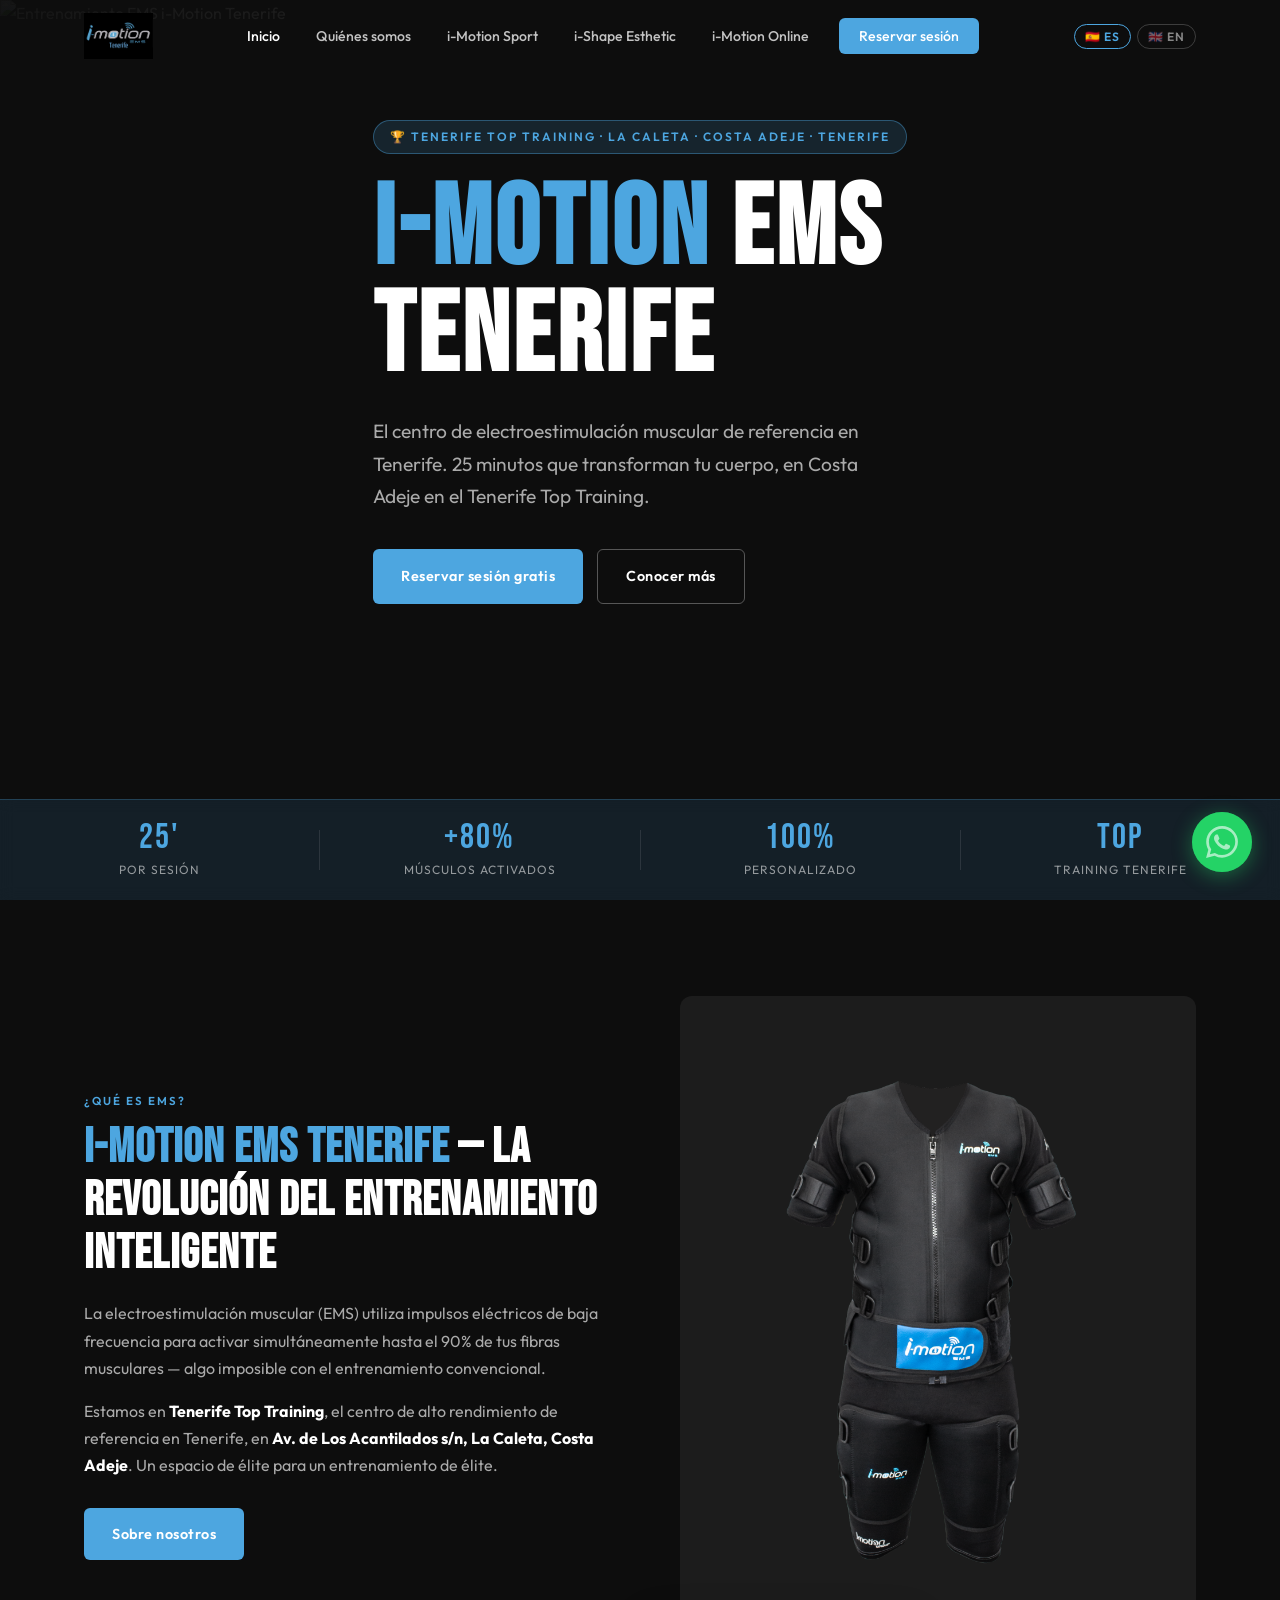
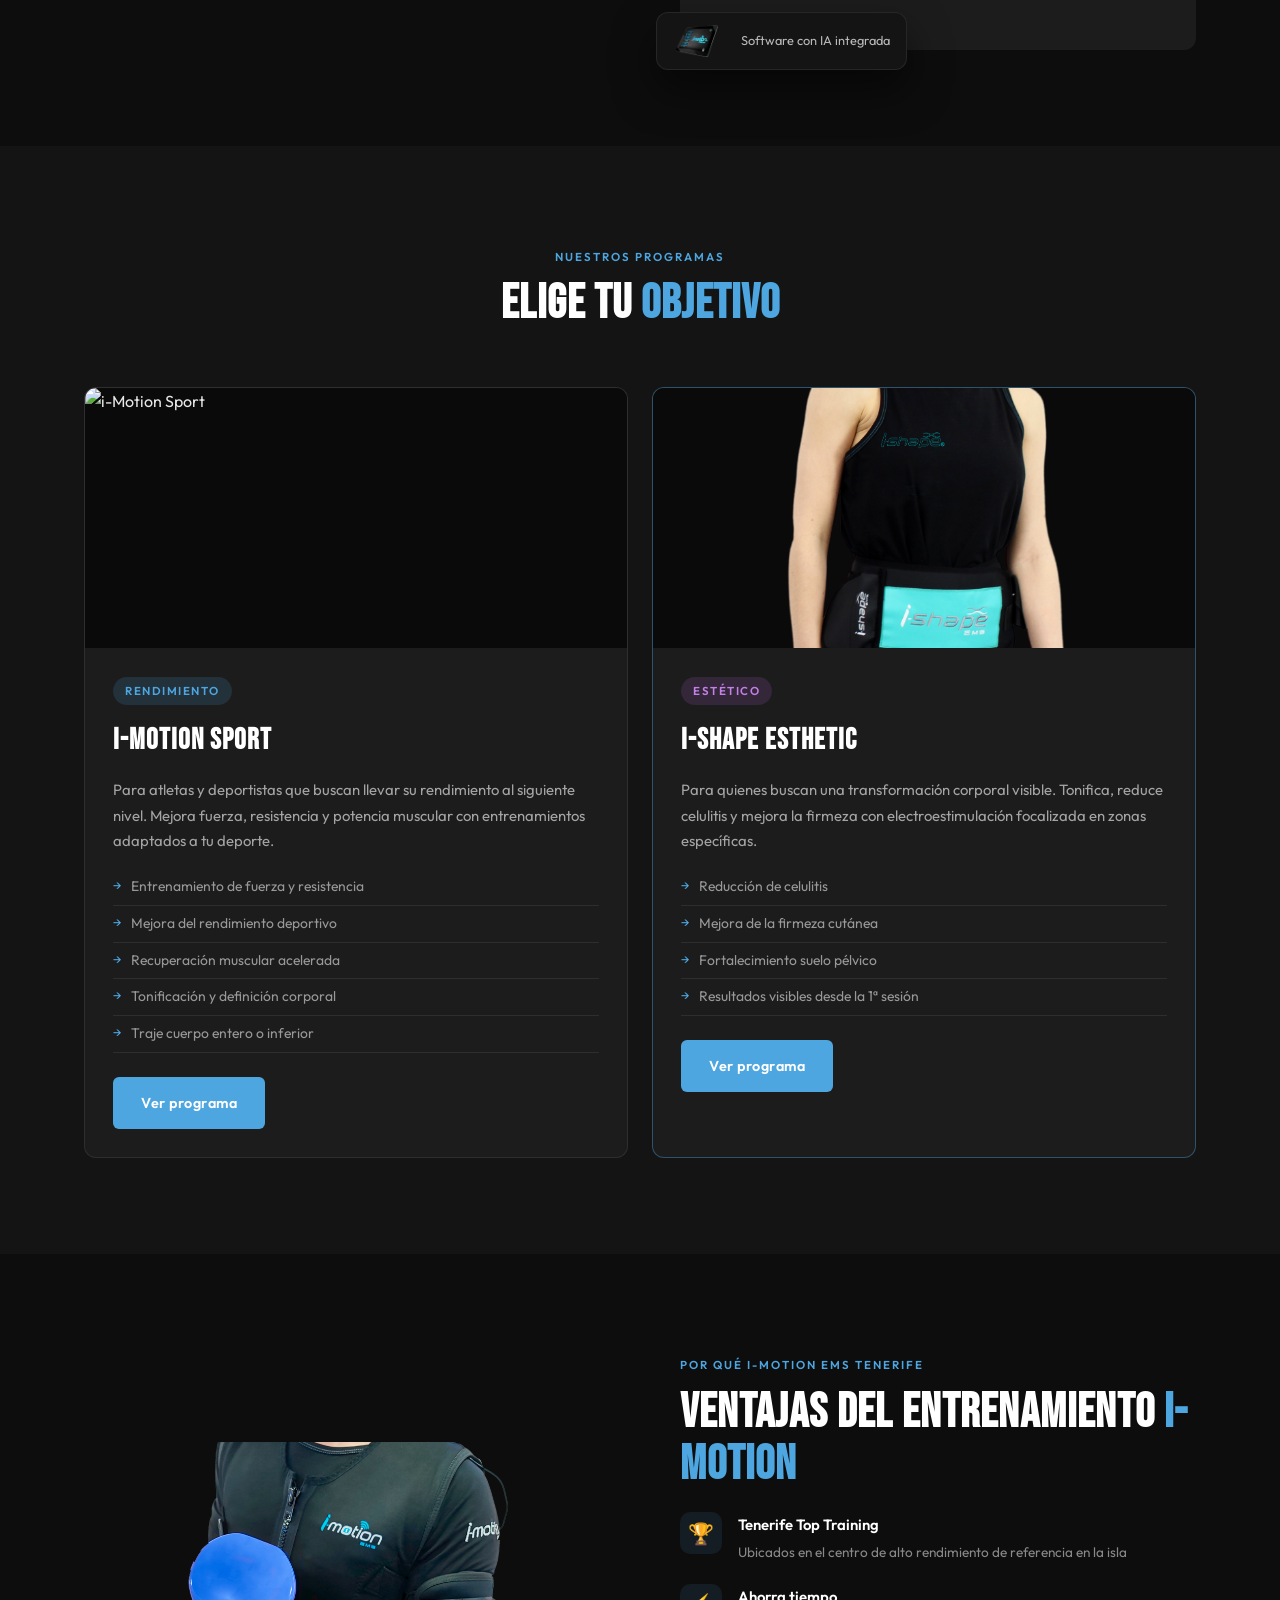
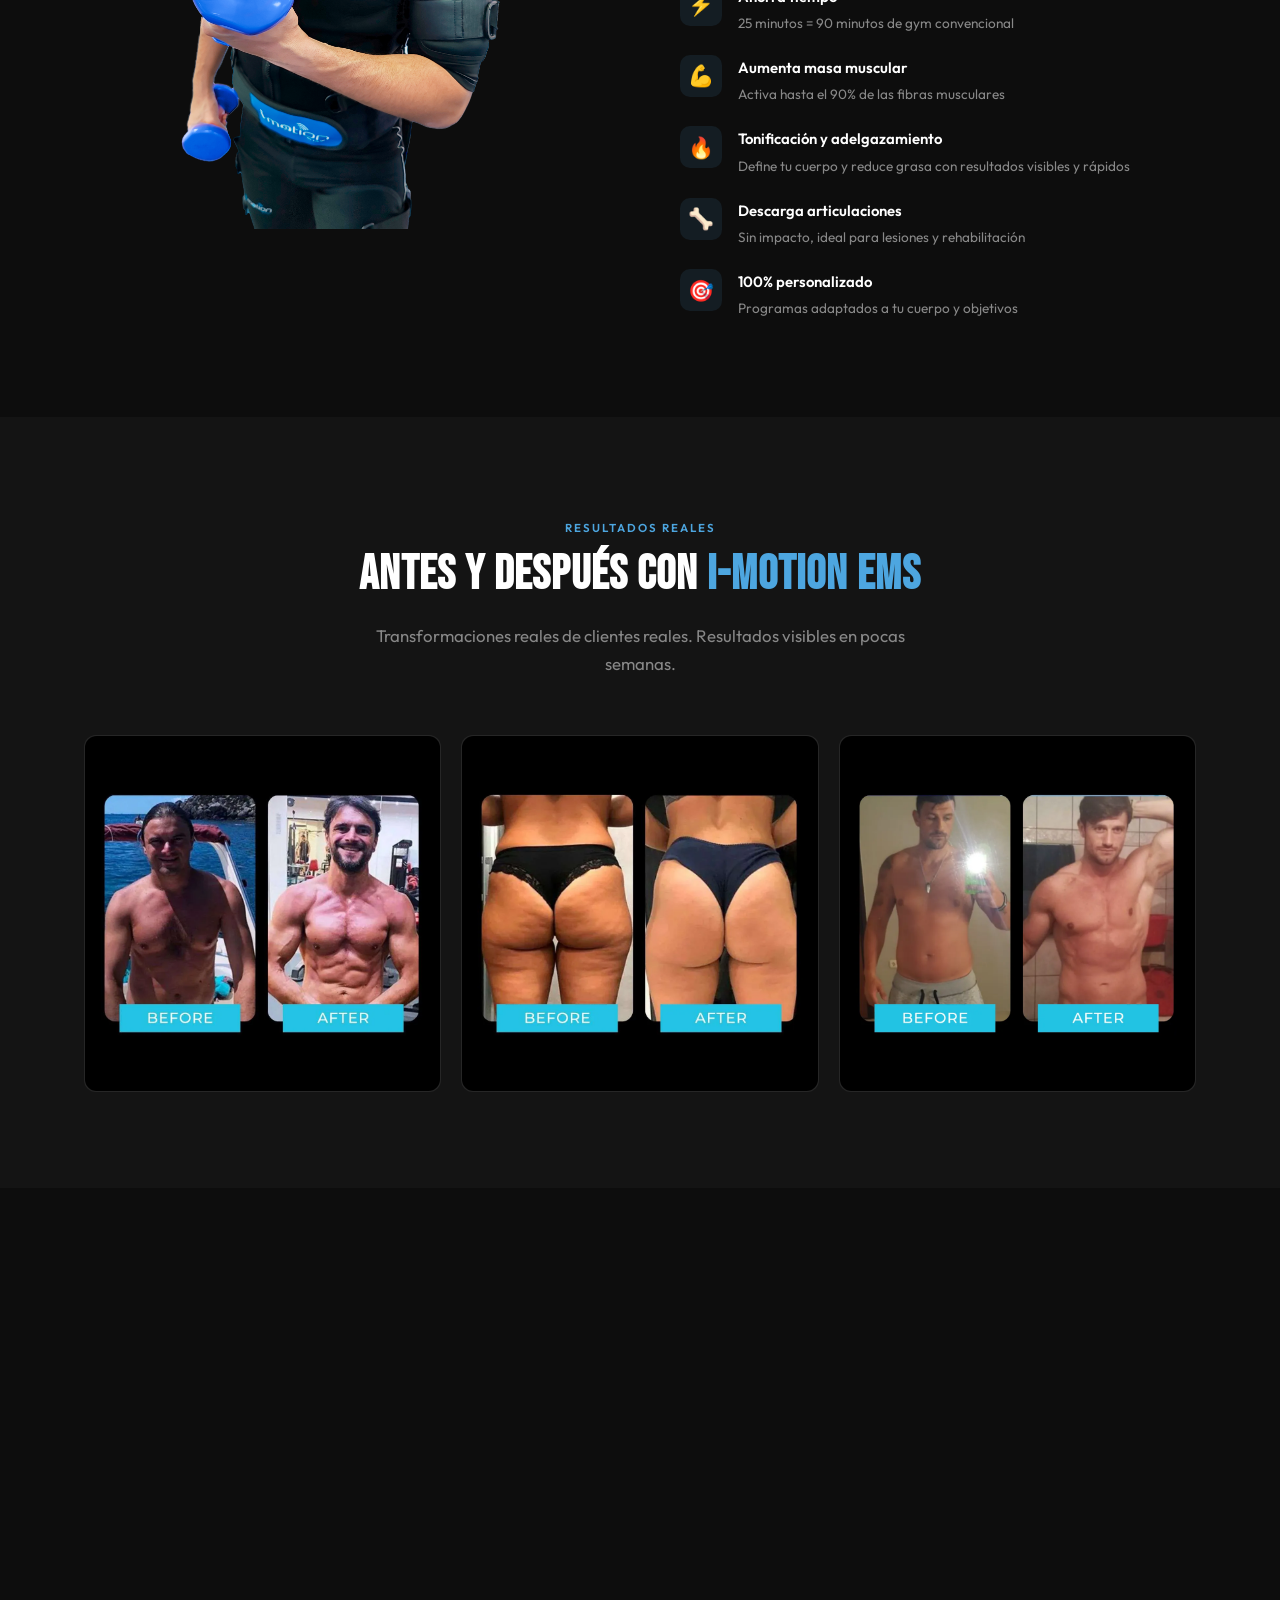
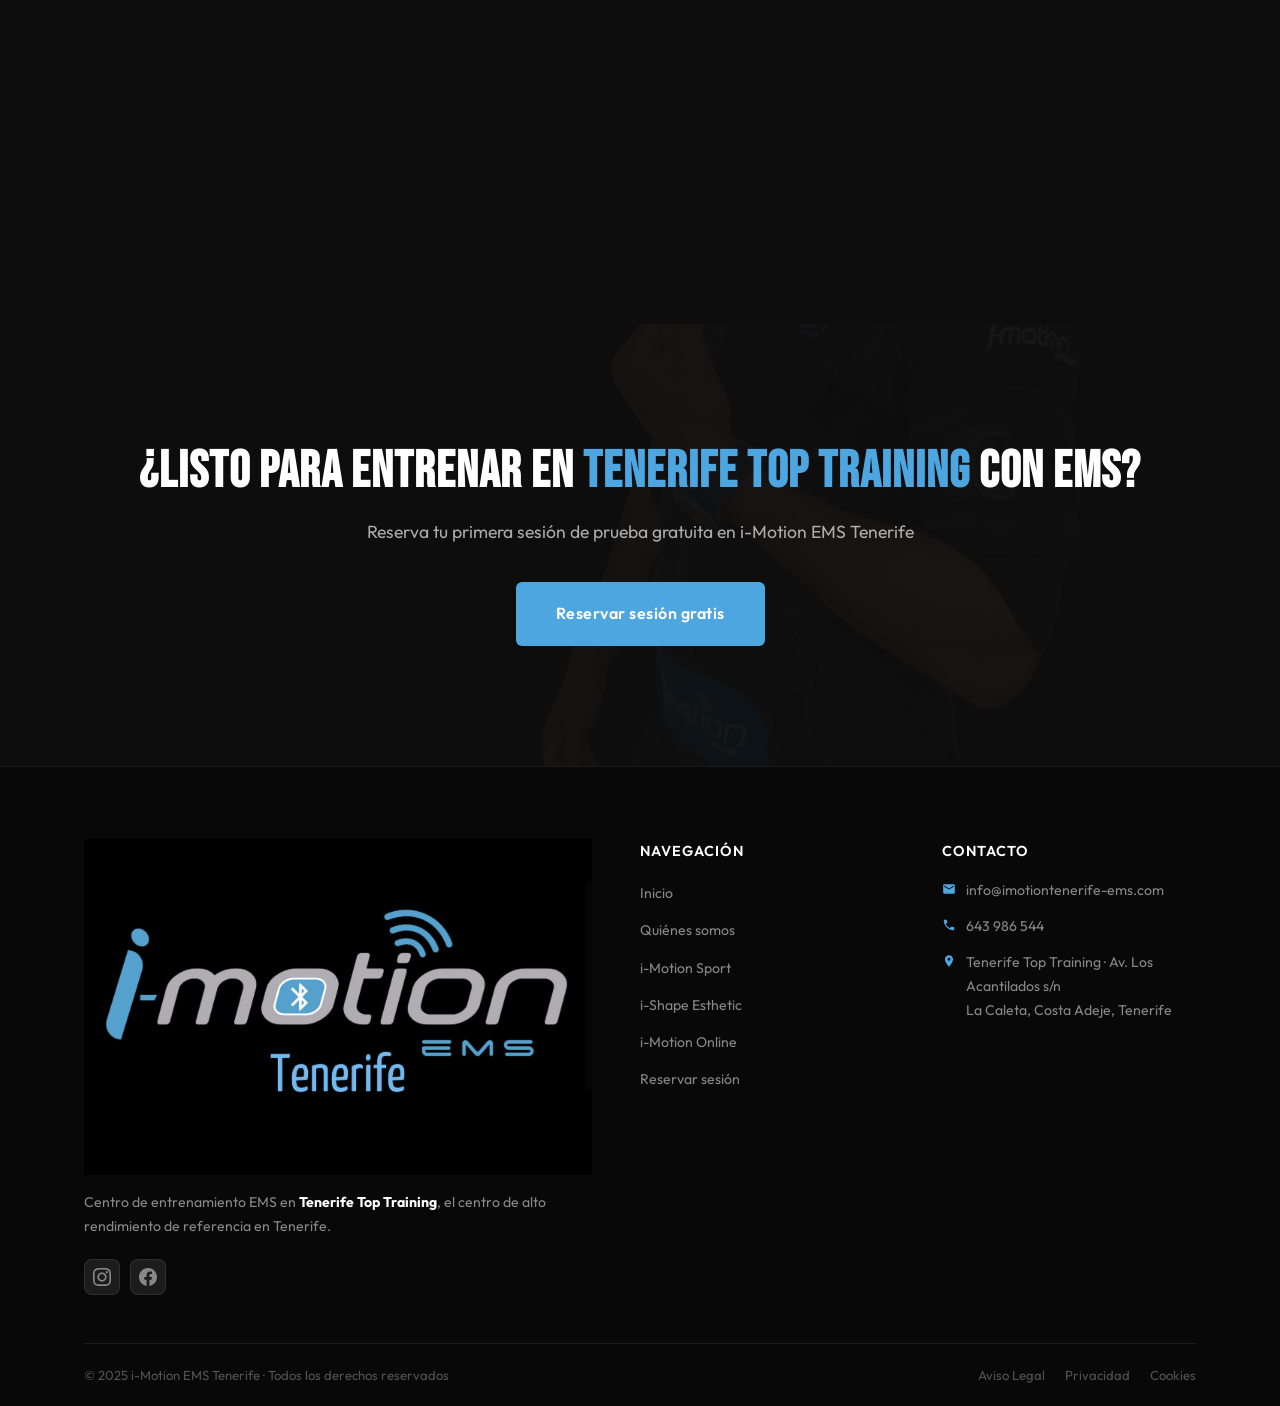
==== commit ce4aa6d6: "Update index.html" ====
--- a/index.html
+++ b/index.html
@@ -38,6 +38,7 @@
       <li><a href="quienes-somos.html" data-i18n="nav_quienes">Quiénes somos</a></li>
       <li><a href="imotion-sport.html" data-i18n="nav_sport">i-Motion Sport</a></li>
       <li><a href="ishape-esthetic.html" data-i18n="nav_esthetic">i-Shape Esthetic</a></li>
+      <li><a href="imotion-online.html" data-i18n="nav_online">i-Motion Online</a></li>
       <li><a href="contacto.html" class="nav-cta" data-i18n="nav_reservar">Reservar sesión</a></li>
     </ul>
     <div class="lang-switch">
@@ -216,6 +217,7 @@
           <li><a href="quienes-somos.html" data-i18n="nav_quienes">Quiénes somos</a></li>
           <li><a href="imotion-sport.html" data-i18n="nav_sport">i-Motion Sport</a></li>
           <li><a href="ishape-esthetic.html" data-i18n="nav_esthetic">i-Shape Esthetic</a></li>
+          <li><a href="imotion-online.html" data-i18n="nav_online">i-Motion Online</a></li>
           <li><a href="contacto.html" data-i18n="nav_reservar">Reservar sesión</a></li>
         </ul>
       </div>
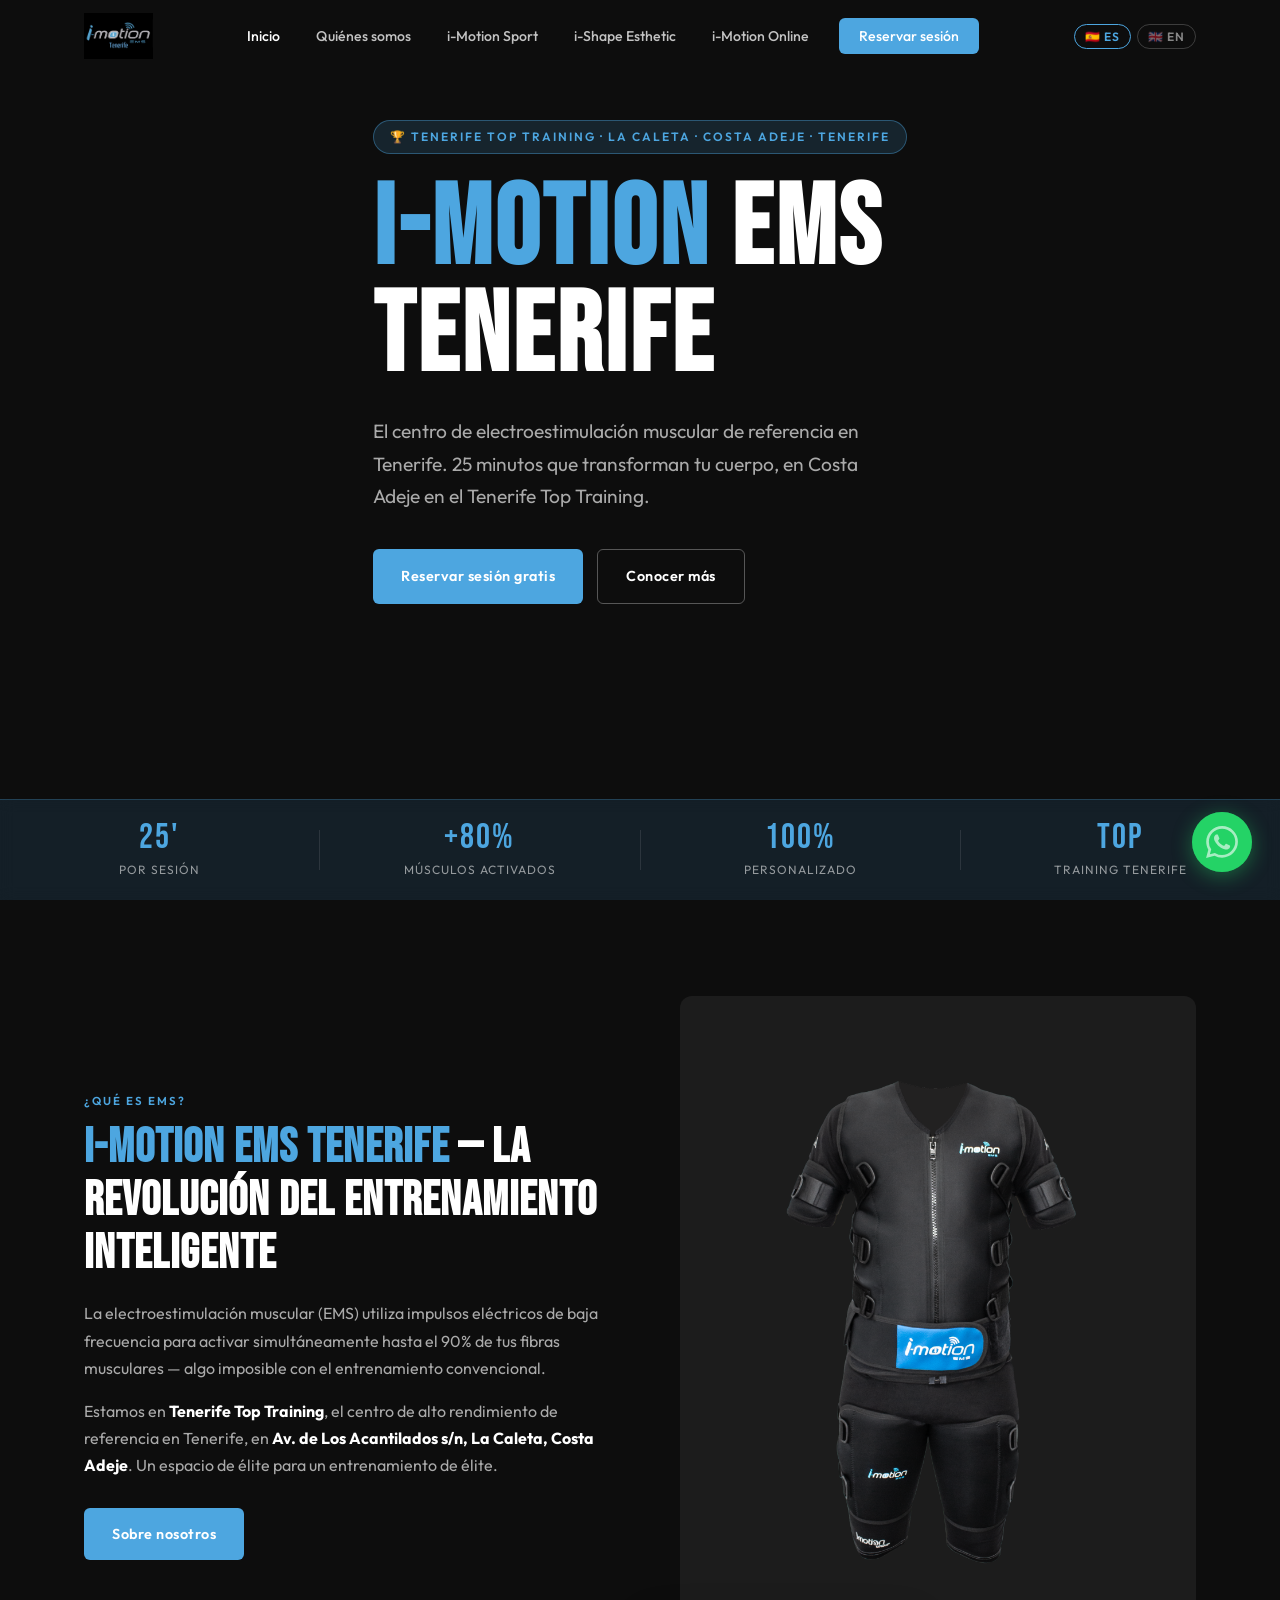
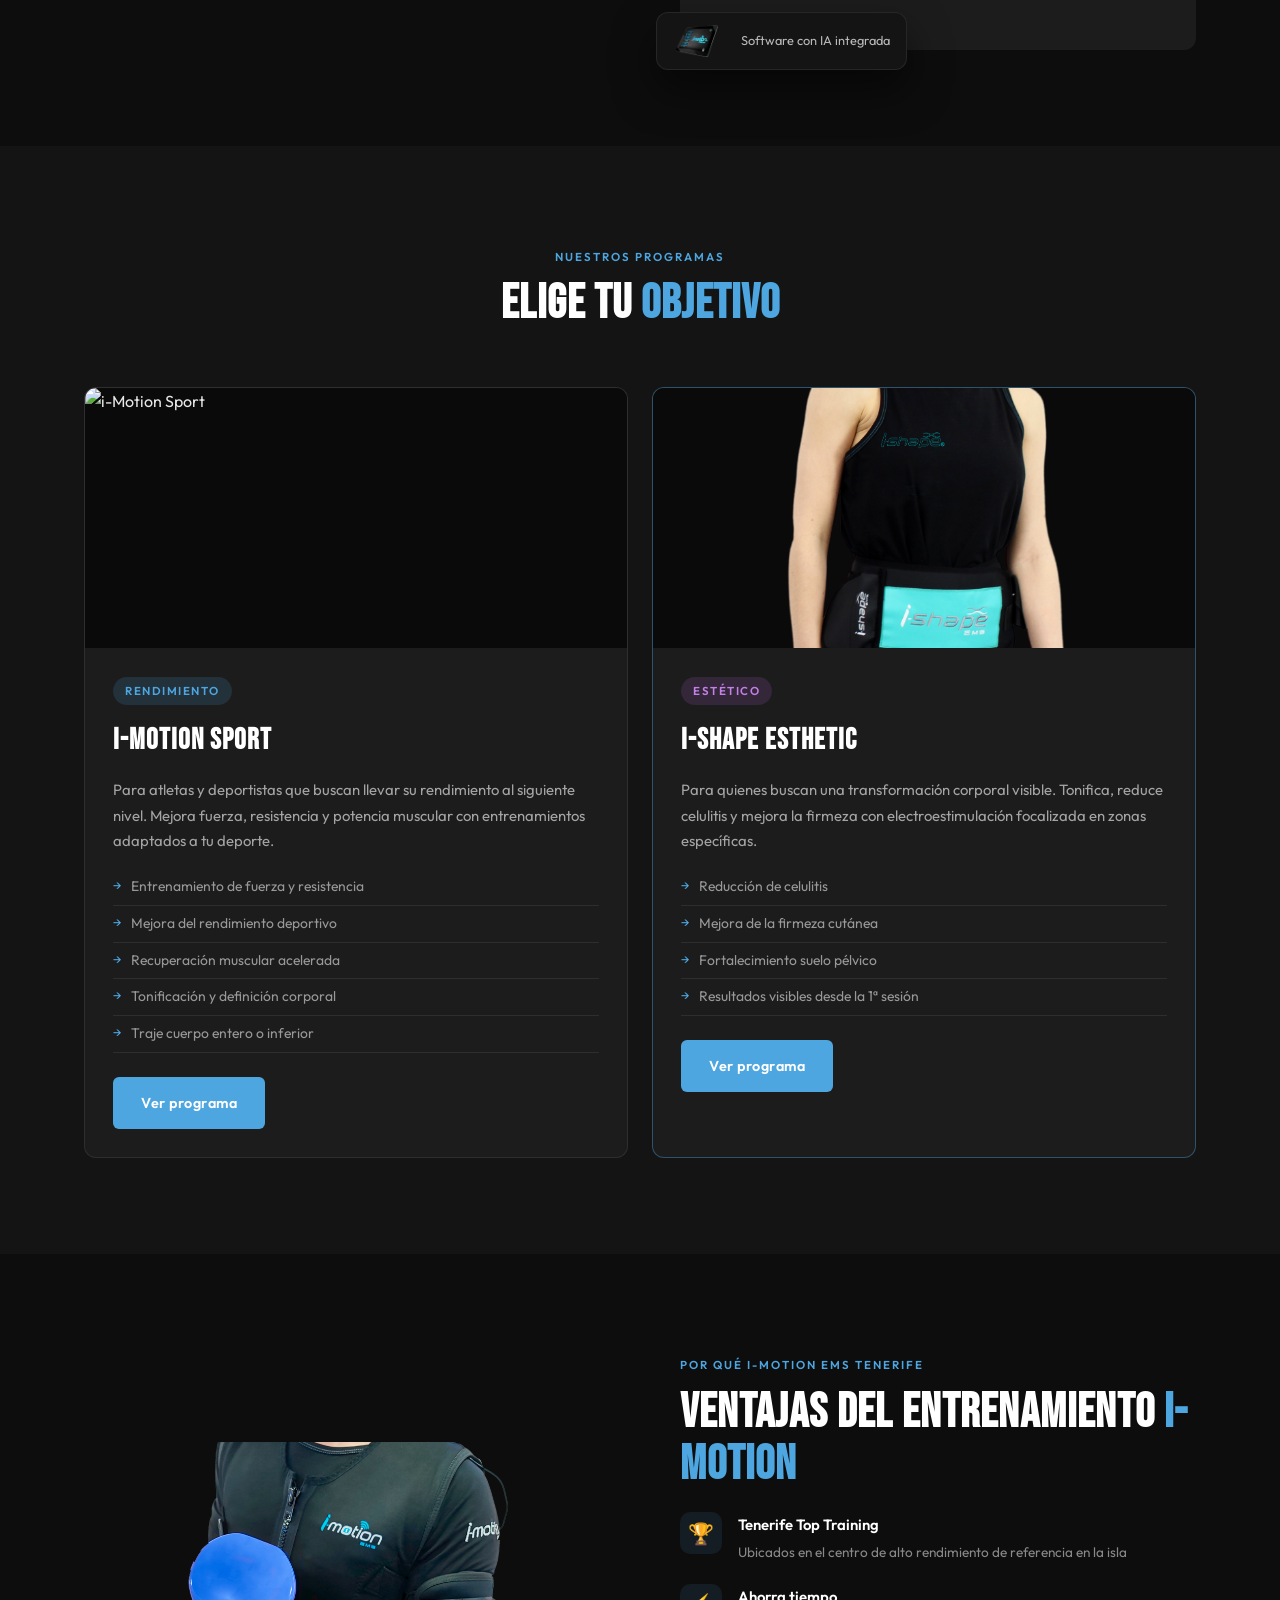
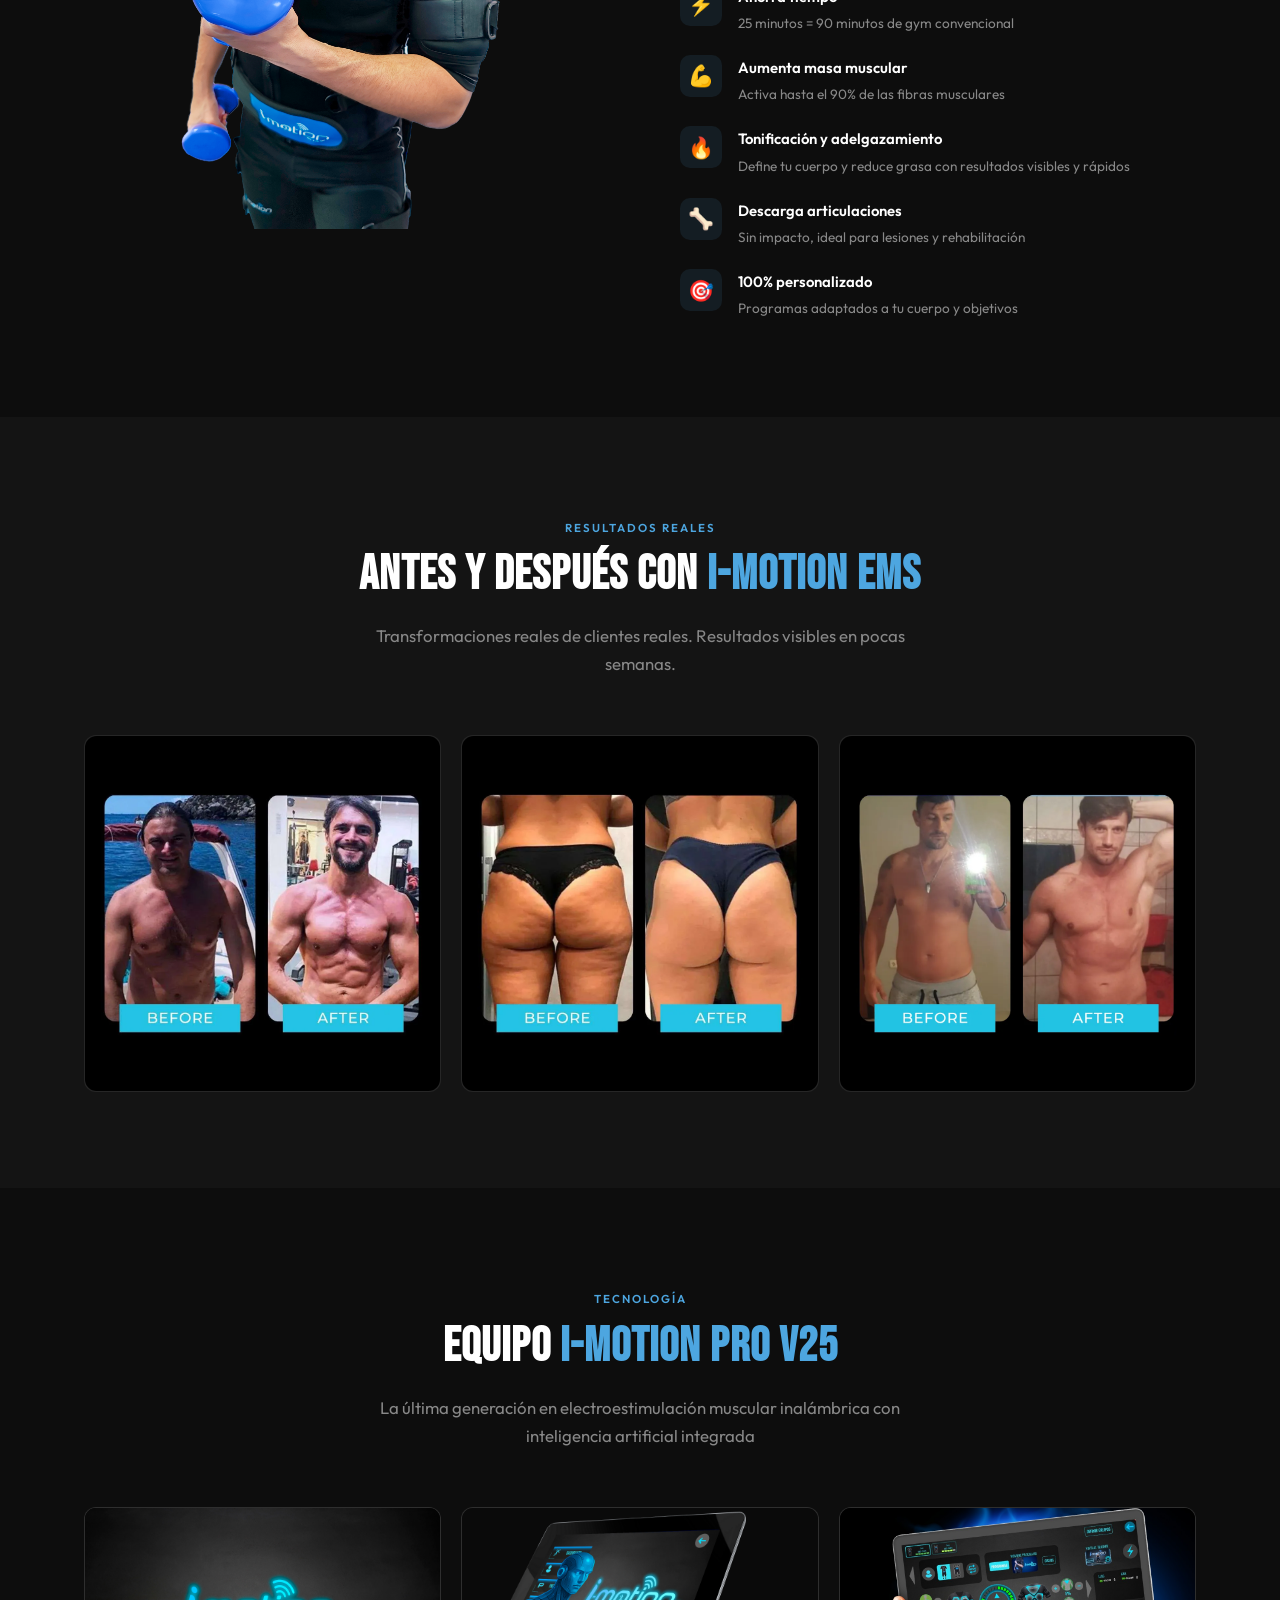
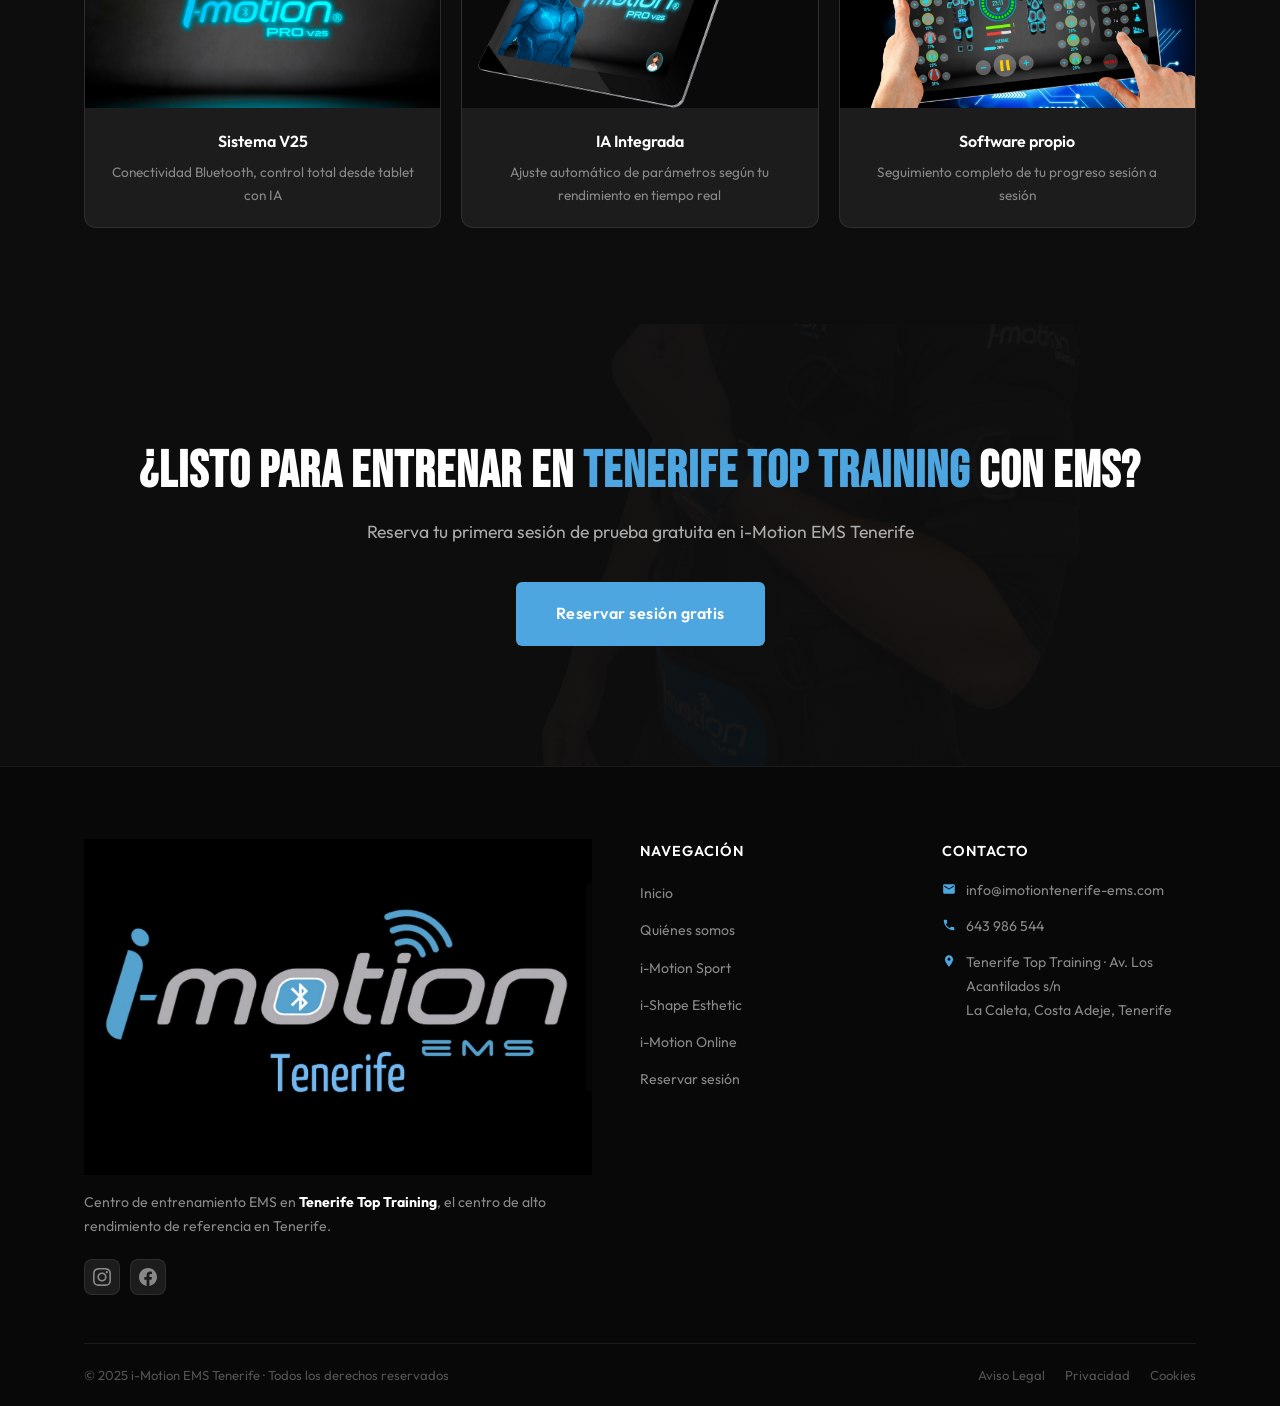
==== commit 7eee59cb: "Replace image with video in hero section" ====
--- a/index.html
+++ b/index.html
@@ -50,7 +50,10 @@
 
 <section class="hero">
   <div class="hero-bg">
-    <img src="images/mujer-hombre-entrenando-imotion-v24.png" alt="Entrenamiento EMS i-Motion Tenerife" class="hero-img">
+    <video autoplay muted loop playsinline class="hero-img" style="object-fit:cover;width:100%;height:100%;">
+      <source src="images/suit no voice no subs.mp4" type="video/mp4">
+      <img src="images/mujer-hombre-entrenando-imotion-v24.png" alt="Entrenamiento EMS i-Motion Tenerife">
+    </video>
     <div class="hero-overlay"></div>
   </div>
   <div class="hero-content">
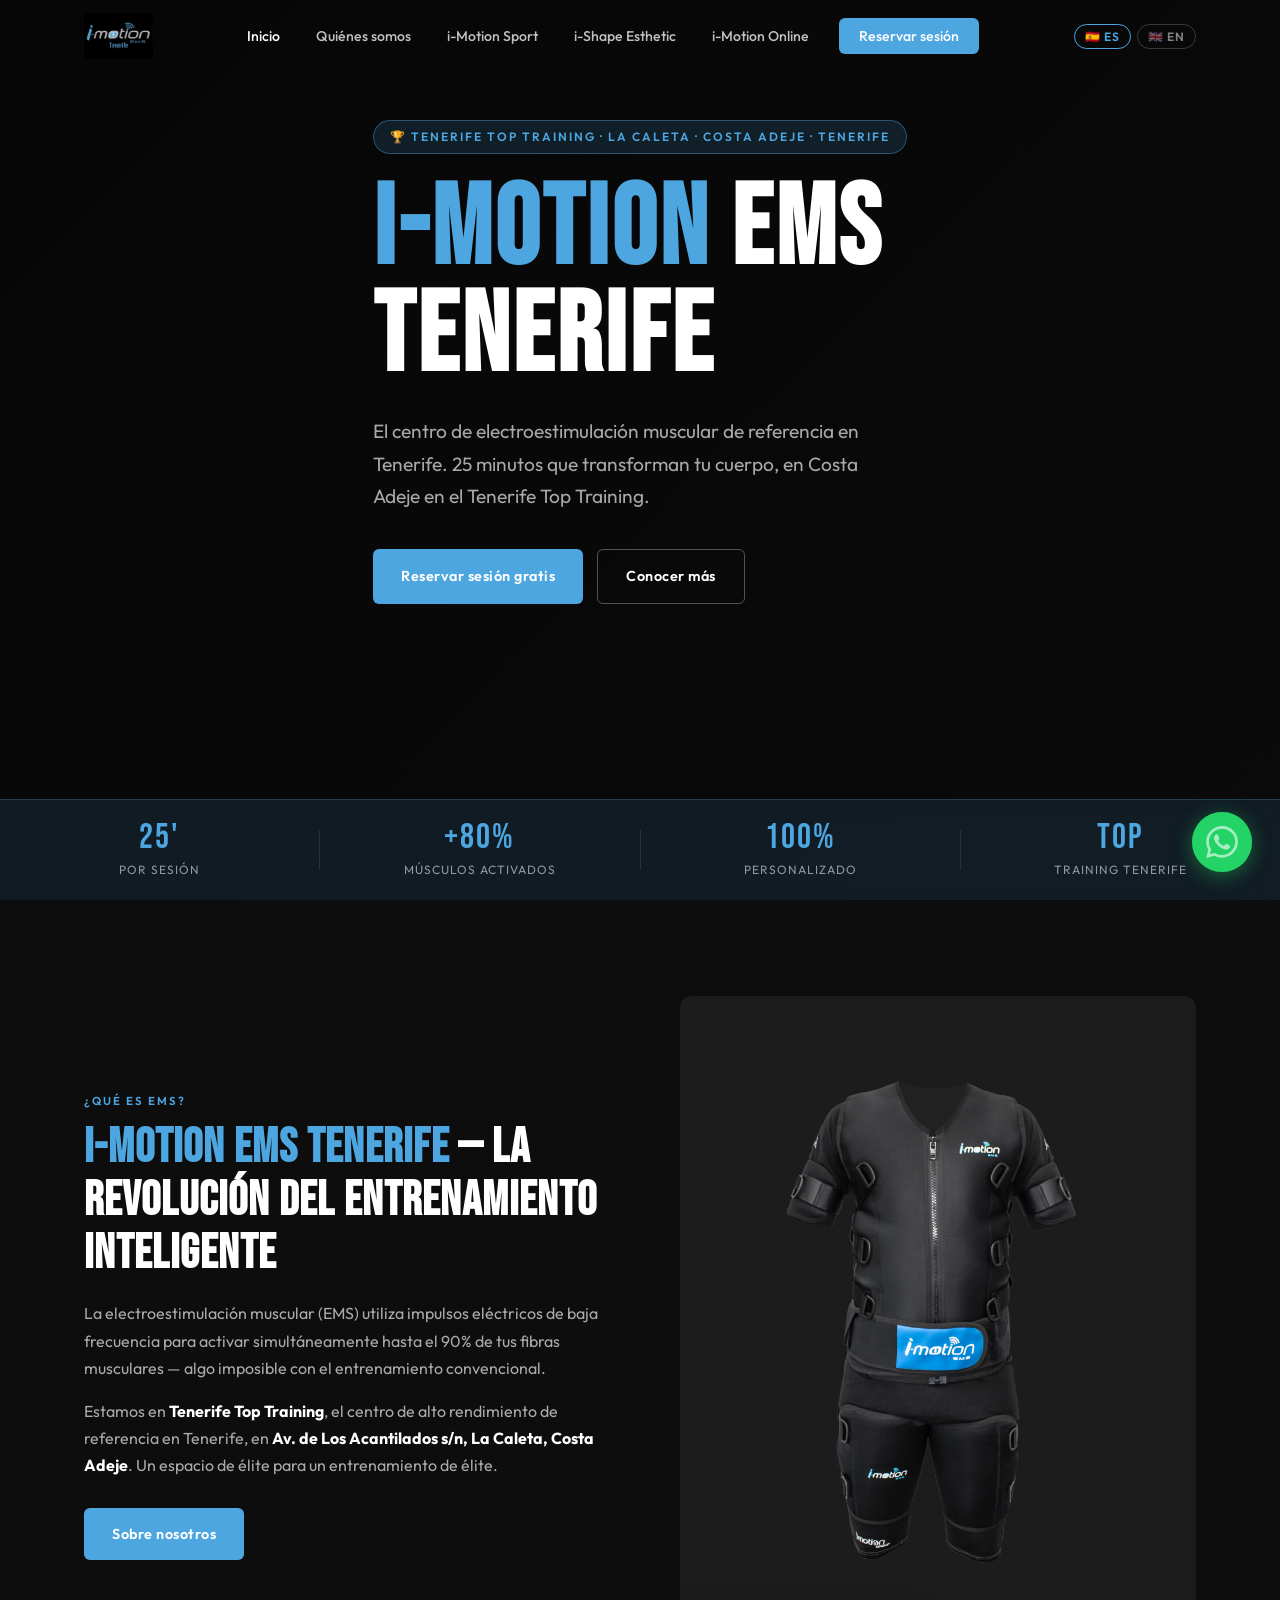
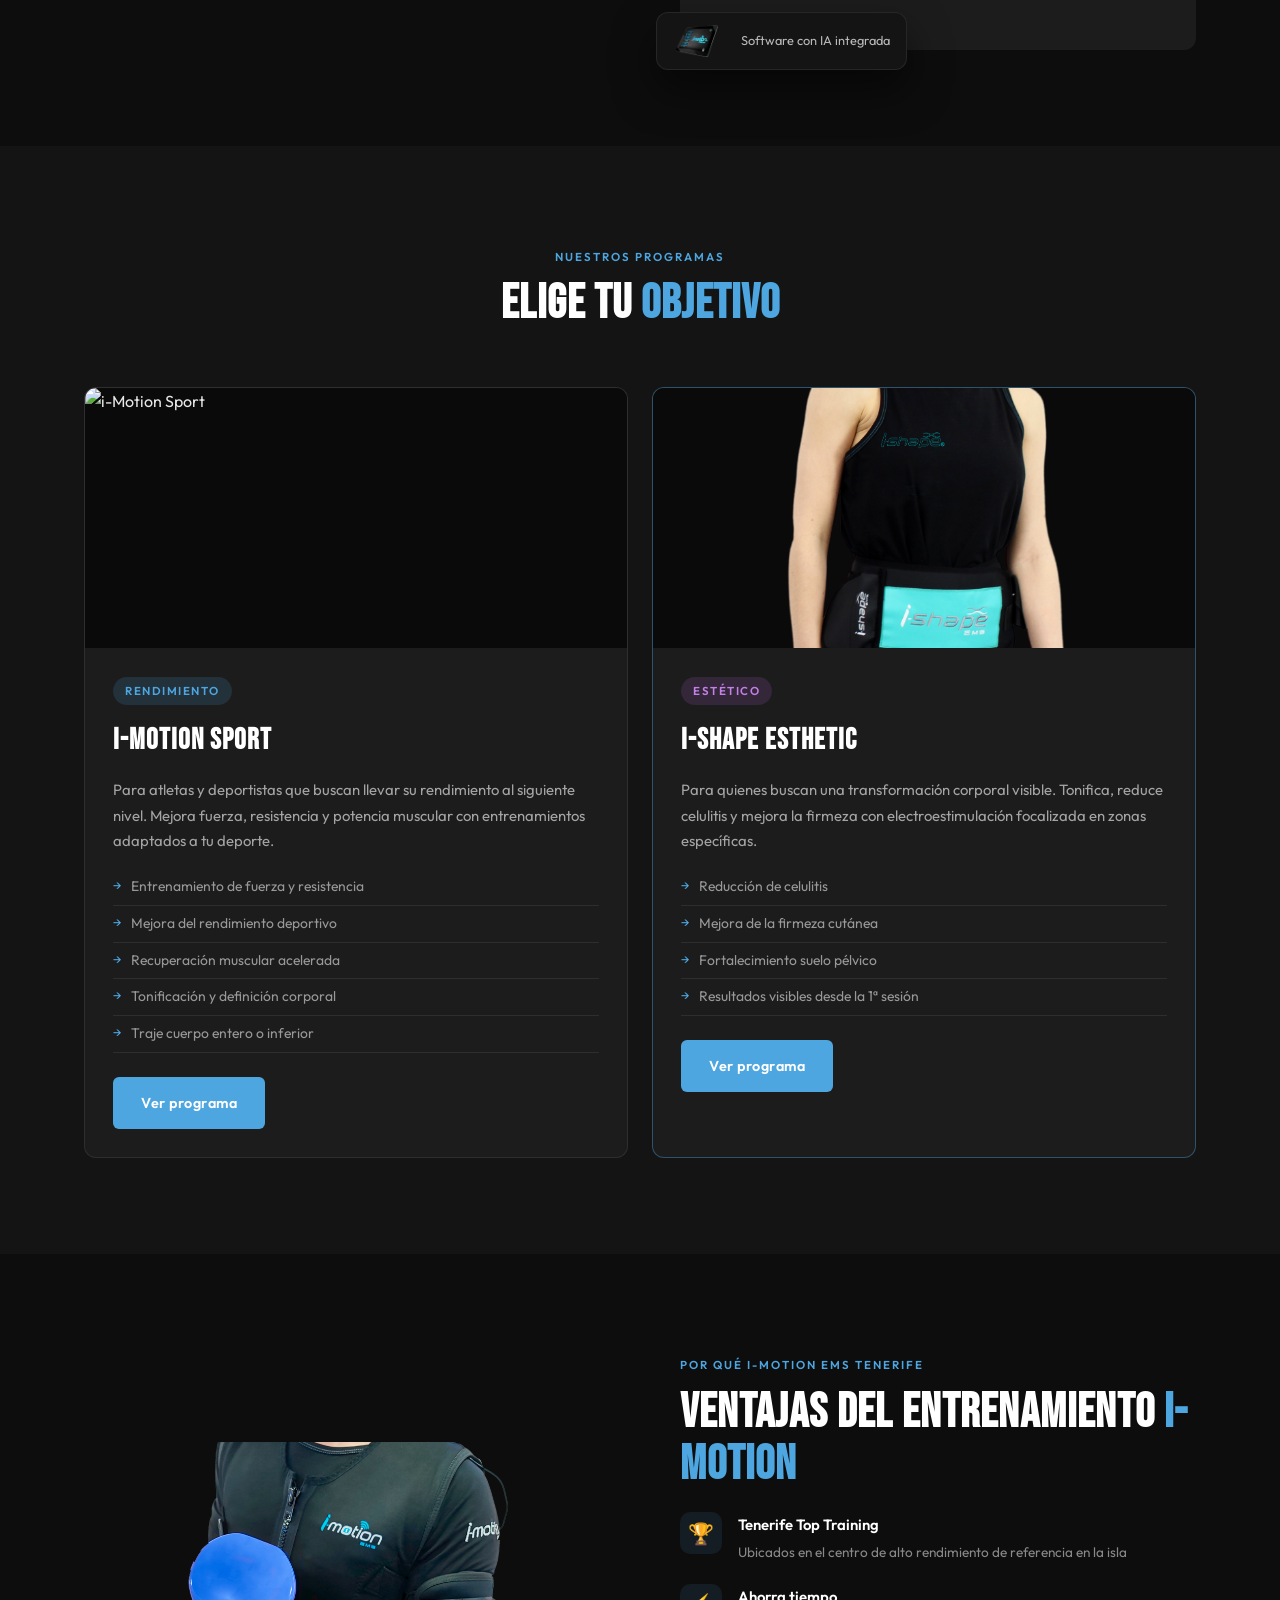
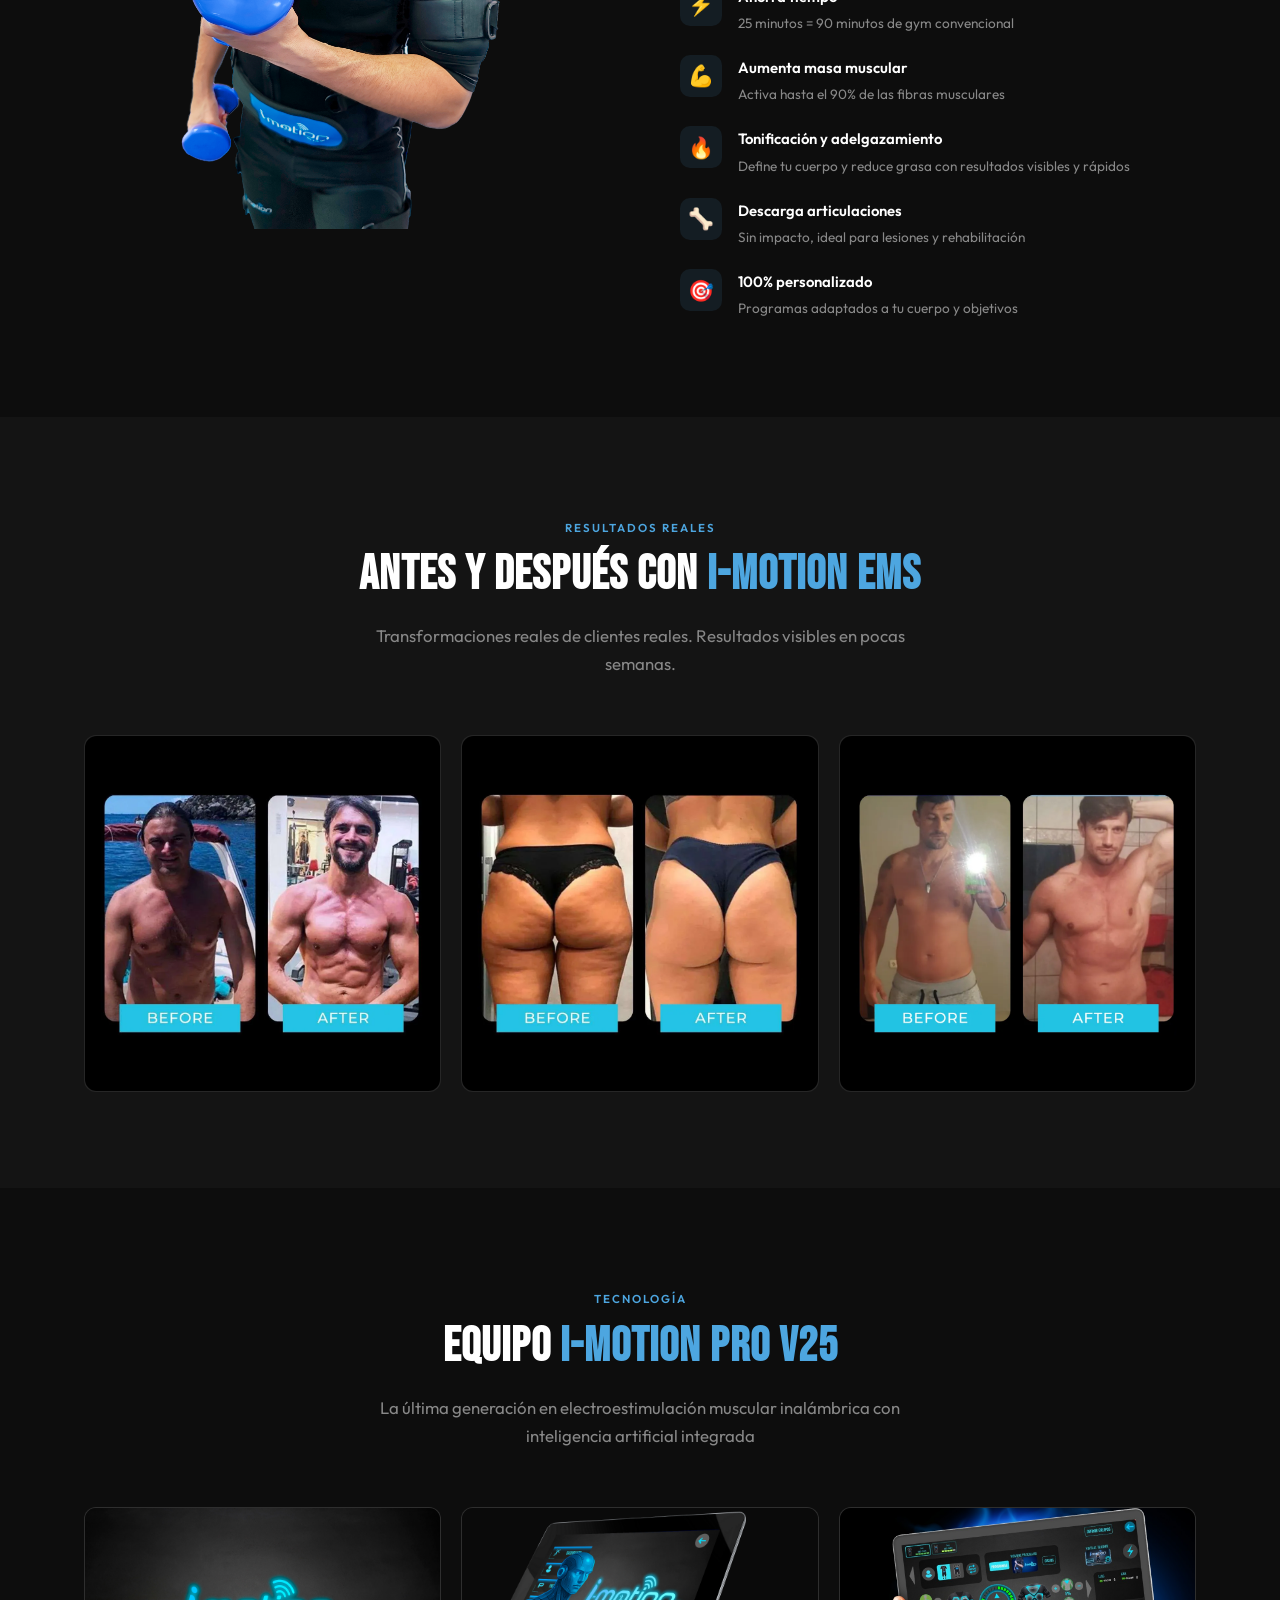
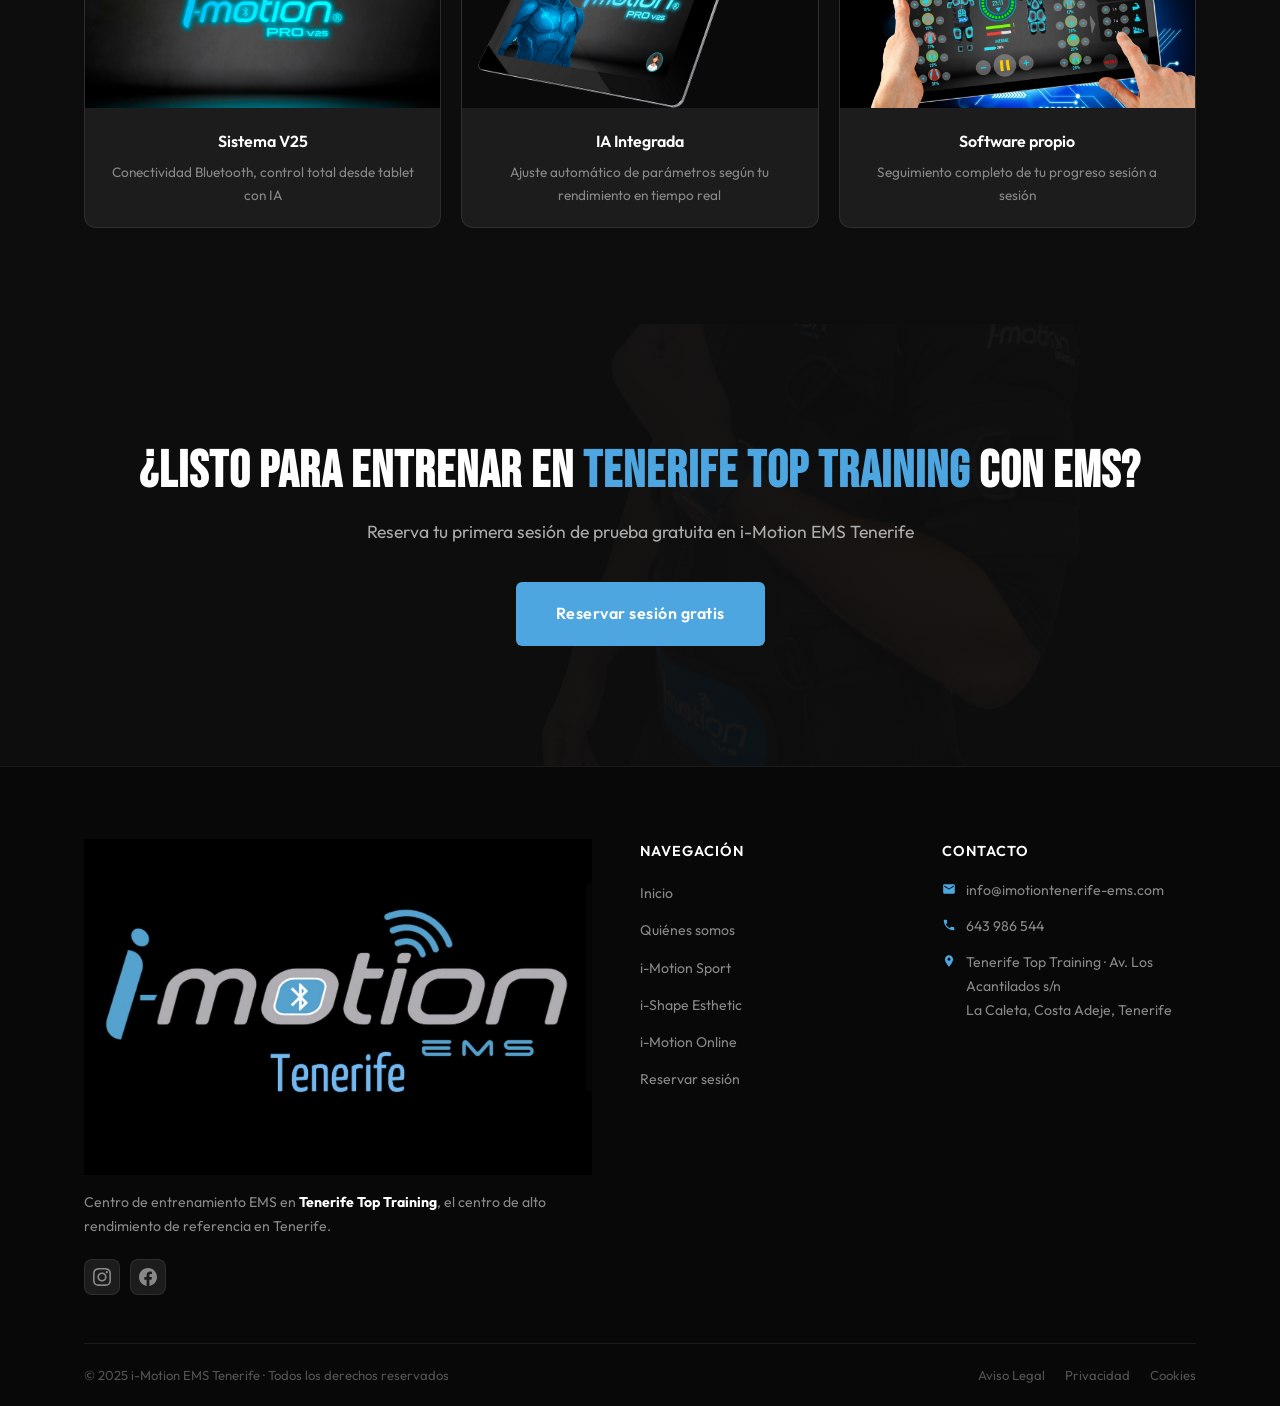
==== commit cc3f2535: "Add gradient background to hero overlay" ====
--- a/index.html
+++ b/index.html
@@ -54,7 +54,7 @@
       <source src="images/suit no voice no subs.mp4" type="video/mp4">
       <img src="images/mujer-hombre-entrenando-imotion-v24.png" alt="Entrenamiento EMS i-Motion Tenerife">
     </video>
-    <div class="hero-overlay"></div>
+    <div class="hero-overlay" style="background:linear-gradient(135deg,rgba(0,0,0,0.55) 0%,rgba(0,0,0,0.2) 100%);"></div>
   </div>
   <div class="hero-content">
     <div class="hero-badge" data-i18n="idx_badge">🏆 Tenerife Top Training · La Caleta · Costa Adeje · Tenerife</div>
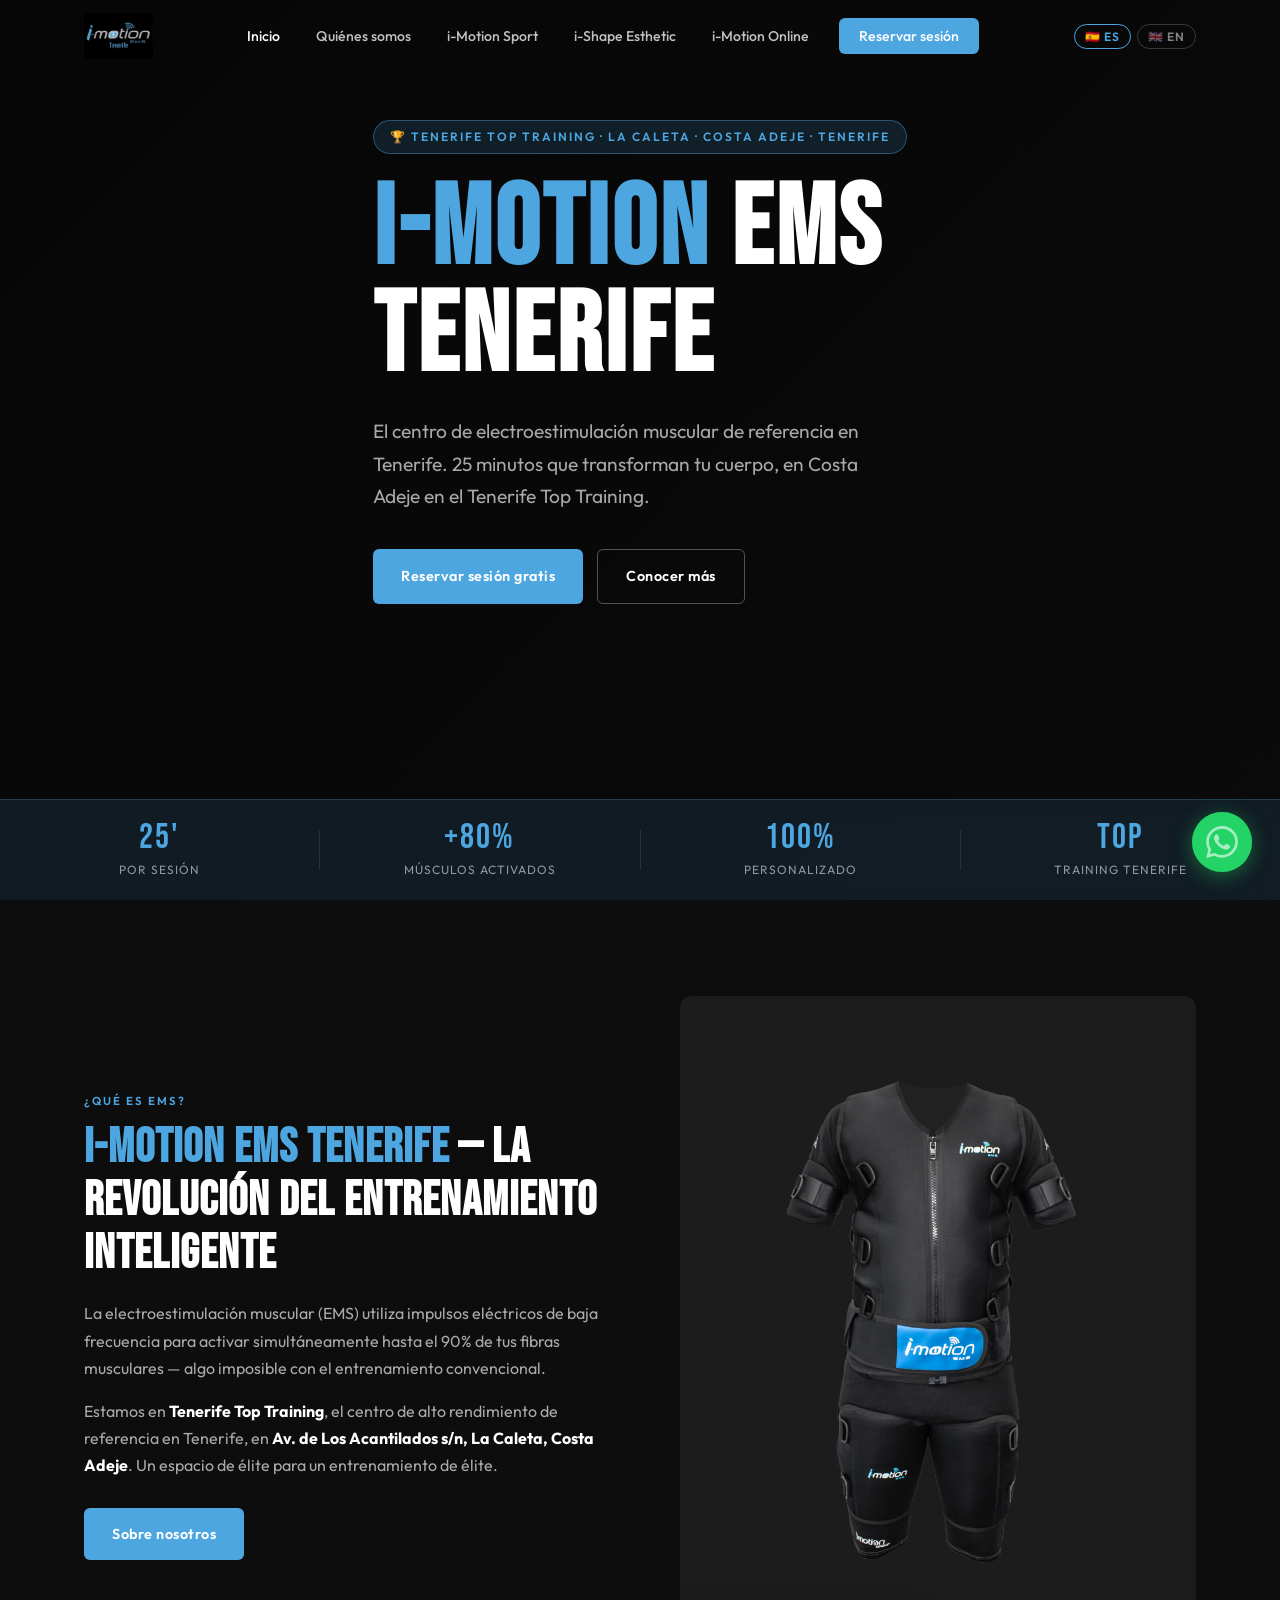
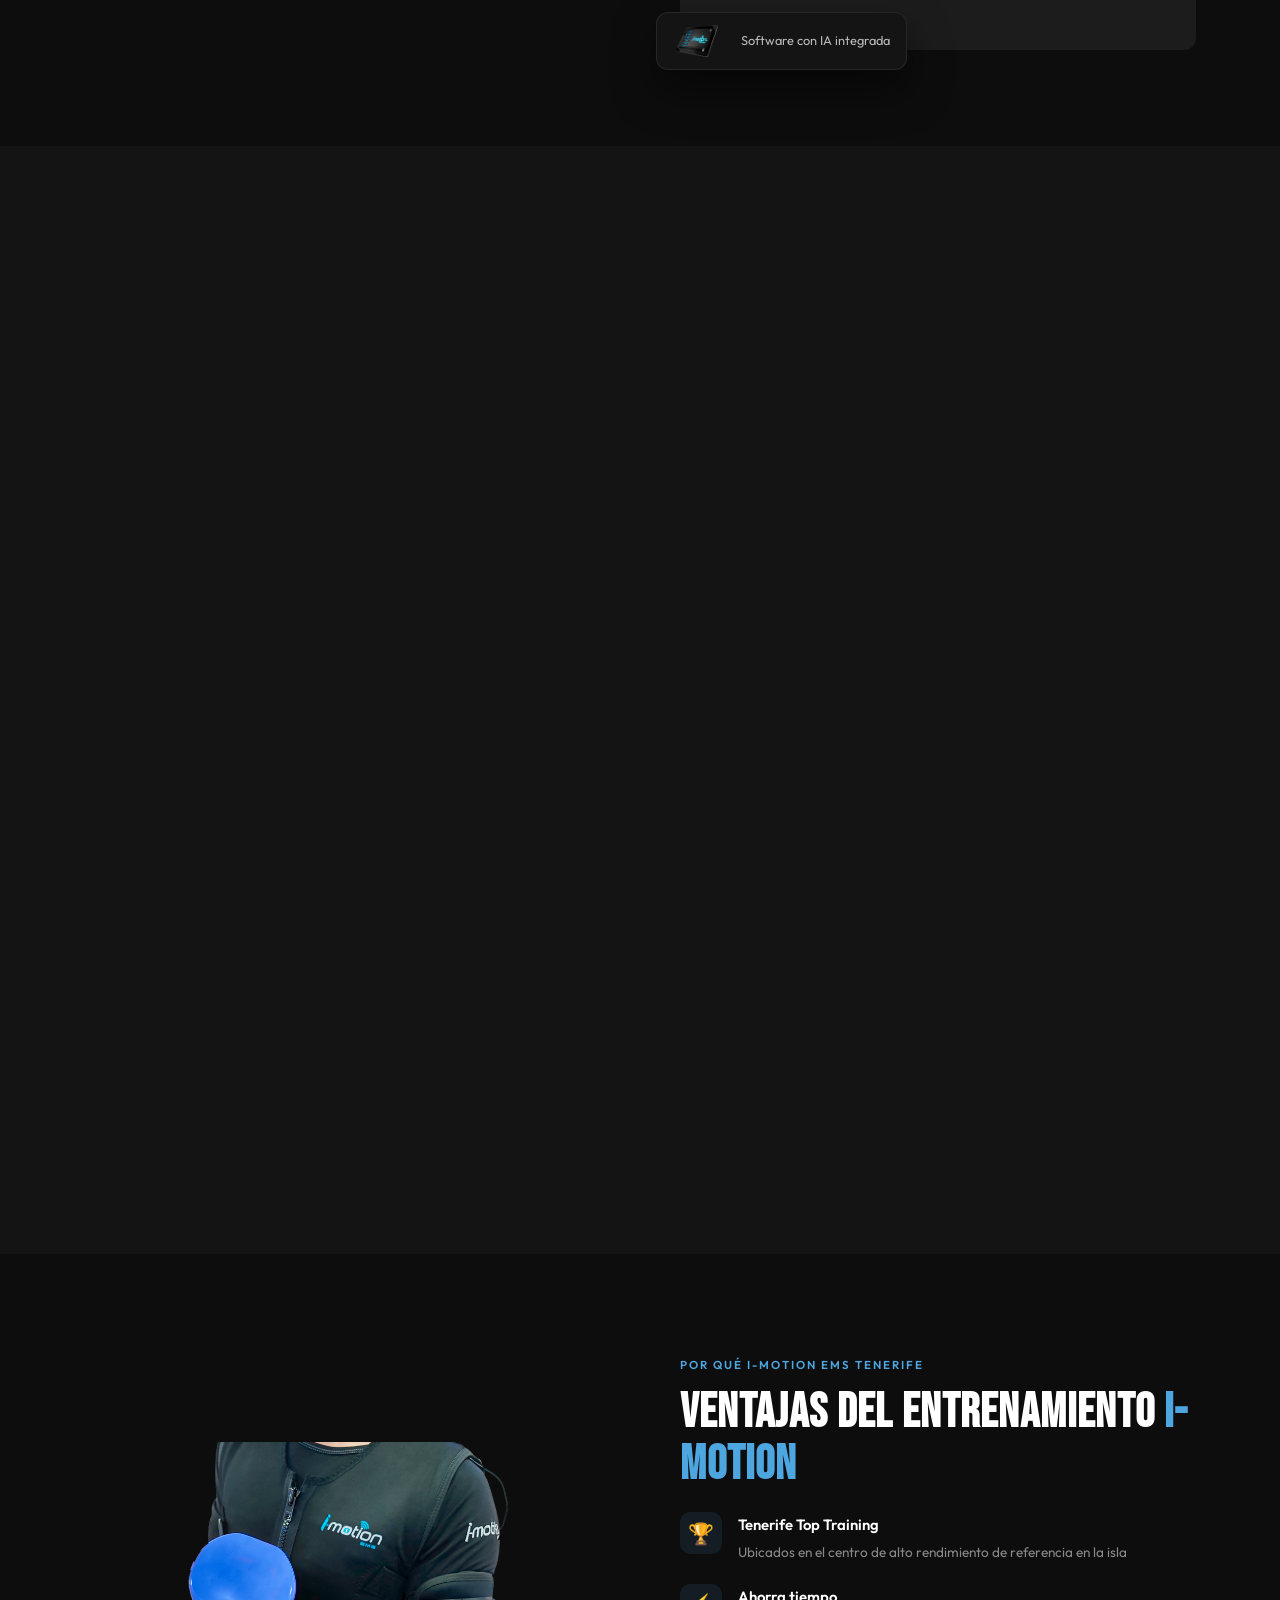
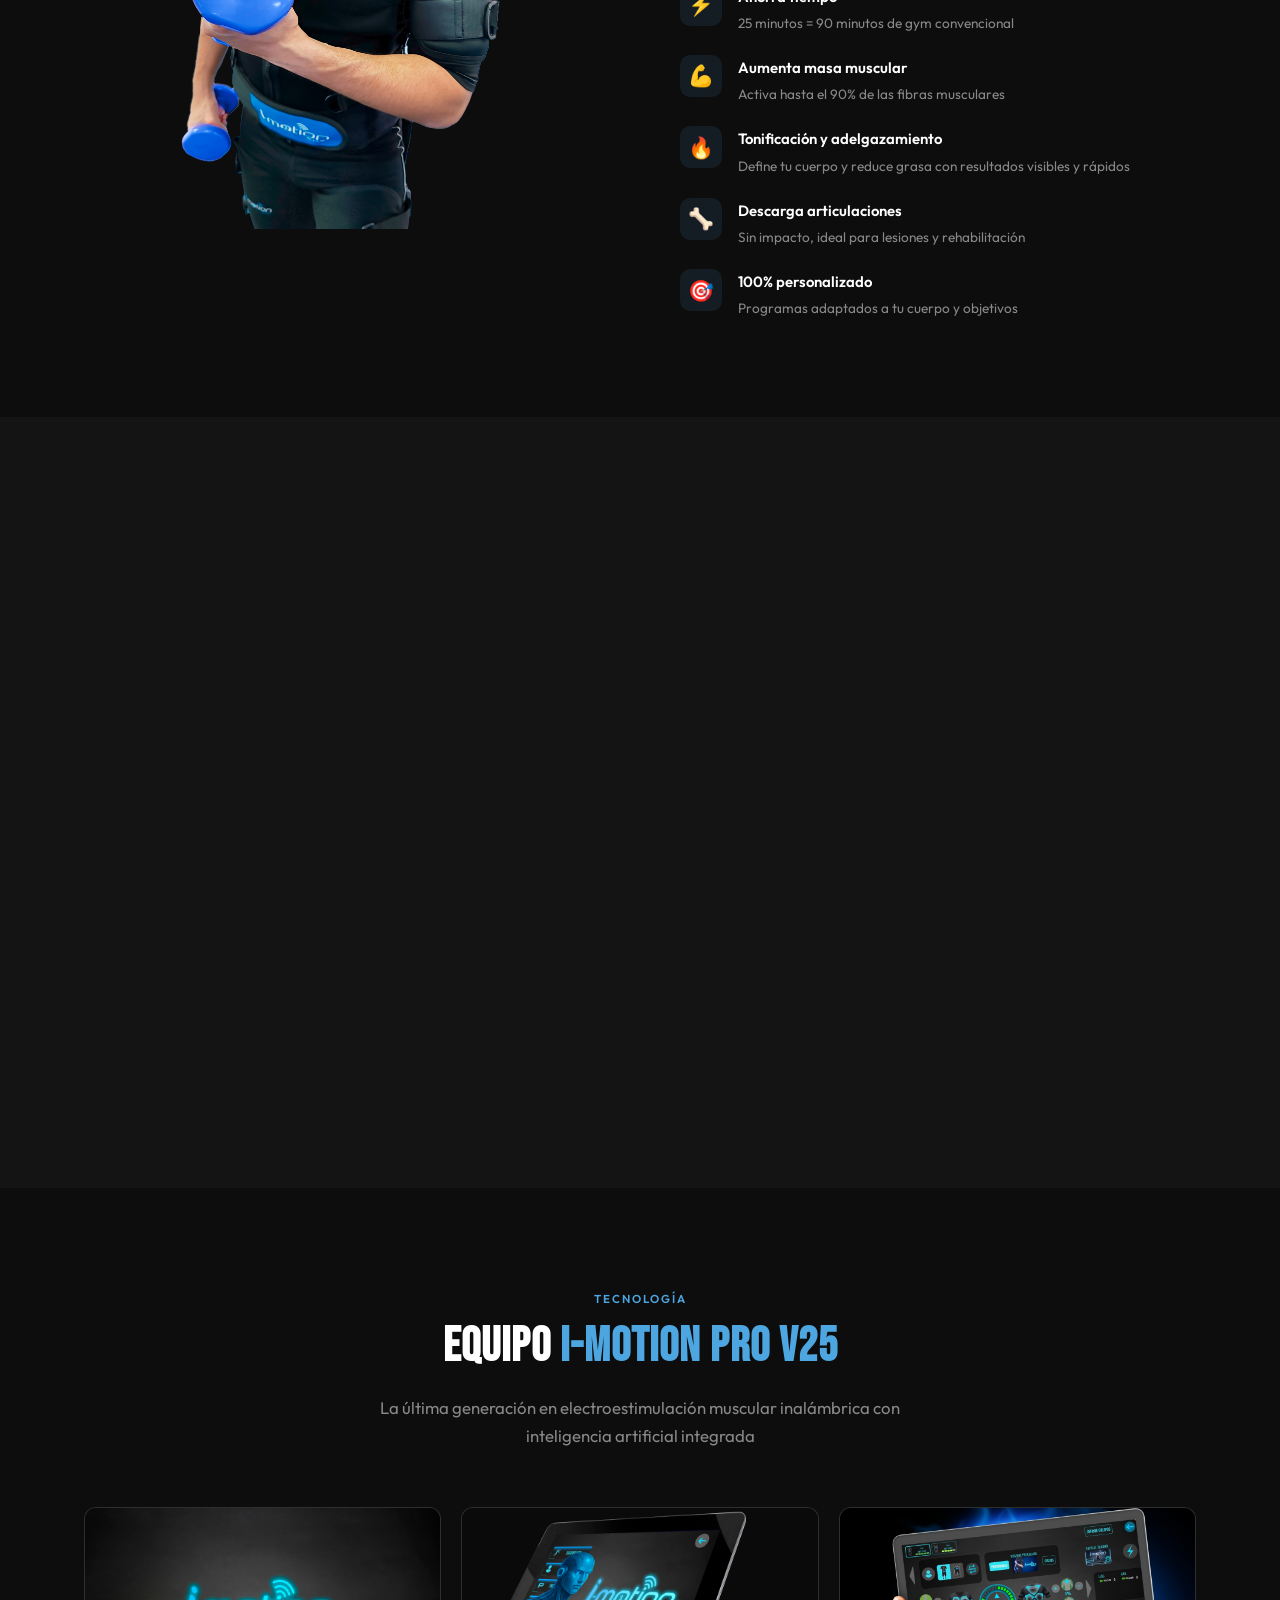
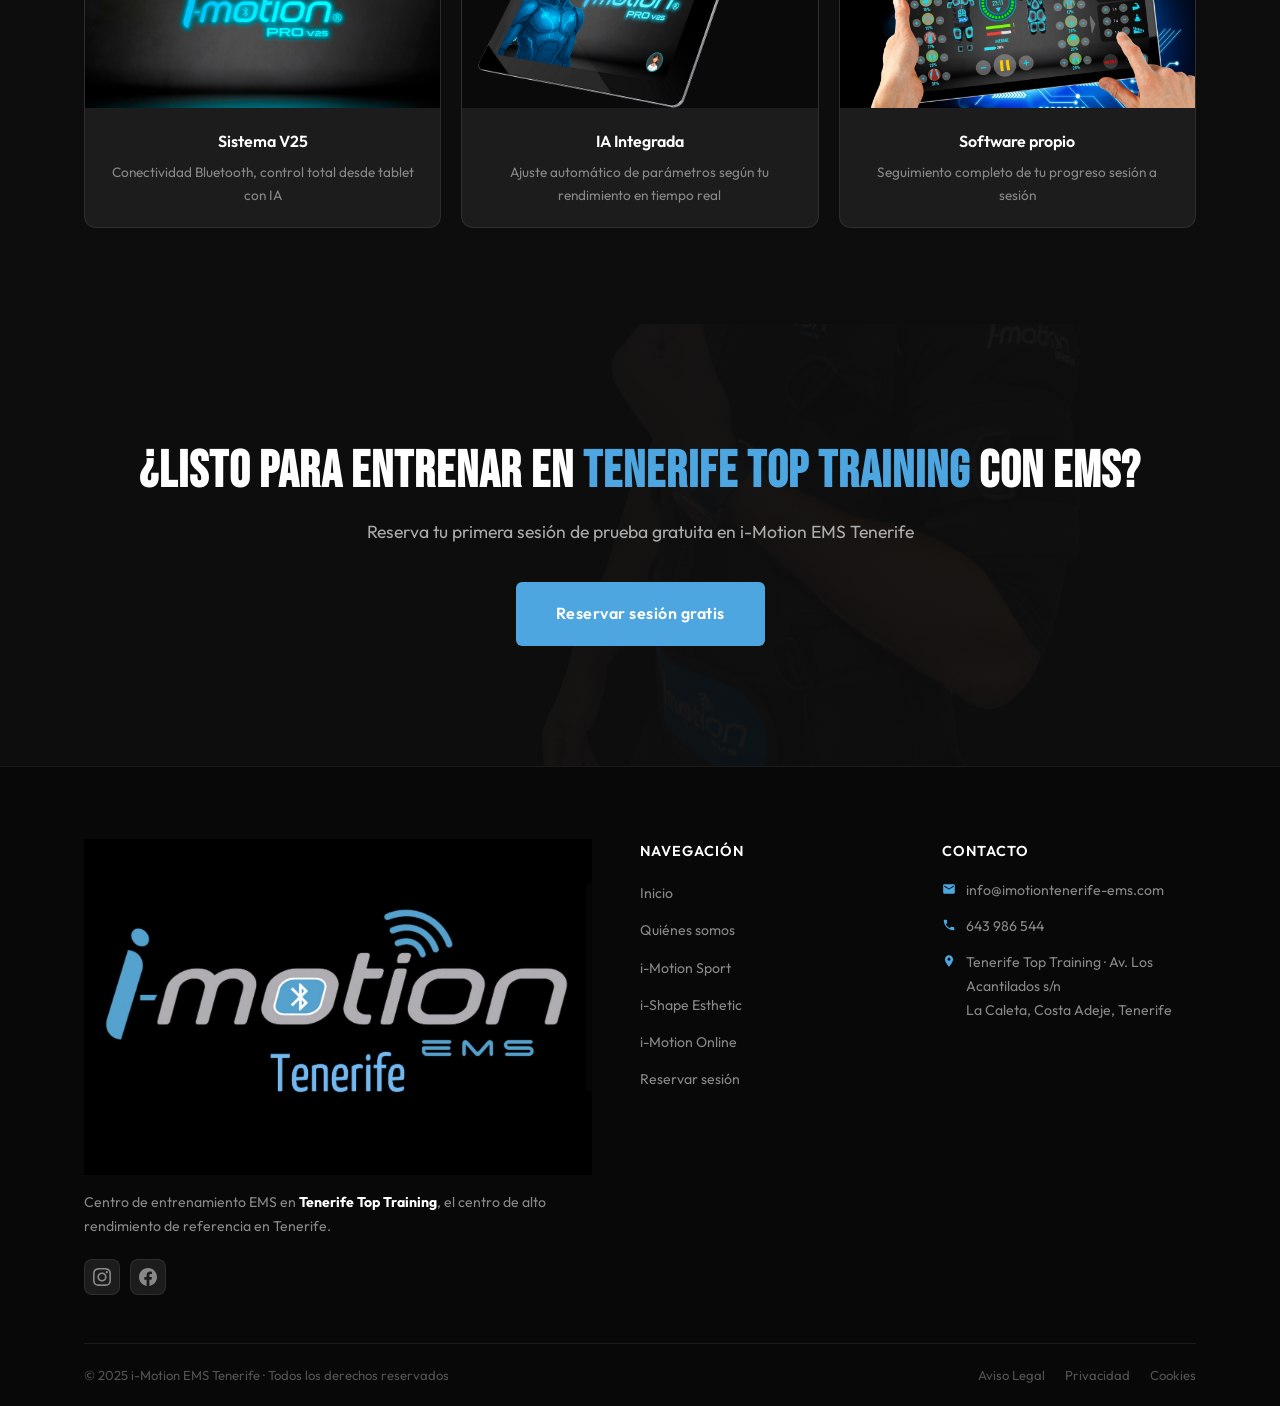
==== commit a6ef12e3: "Improve homepage local SEO and structured business data" ====
--- a/index.html
+++ b/index.html
@@ -3,19 +3,55 @@
 <head>
 <meta charset="UTF-8">
 <meta name="viewport" content="width=device-width, initial-scale=1.0">
-<title>i-Motion EMS Tenerife | Entrenamiento EMS Costa Adeje | Tenerife Top Training</title>
-<meta name="description" content="Centro de entrenamiento EMS en Tenerife Top Training, Costa Adeje. Electroestimulación muscular profesional: tonificación, adelgazamiento, rendimiento deportivo. ¡Primera sesión gratis!">
+<title>Entrenamiento EMS en Costa Adeje, Tenerife | i-Motion EMS</title>
+<meta name="description" content="Centro oficial i-Motion EMS en Costa Adeje, Tenerife. Entrenamiento personalizado de 25 minutos en sala privada, Tenerife Top Training. Reserva tu sesión de prueba gratuita.">
 <link rel="preconnect" href="https://fonts.googleapis.com">
 <link rel="preconnect" href="https://fonts.gstatic.com" crossorigin>
 <link href="https://fonts.googleapis.com/css2?family=Bebas+Neue&family=Outfit:wght@300;400;500;600&display=swap" rel="stylesheet">
 <link rel="stylesheet" href="css/style.css">
 <meta name="keywords" content="EMS Tenerife, electroestimulación muscular Tenerife, entrenamiento EMS Costa Adeje, i-Motion EMS, gimnasio EMS Tenerife, tonificación EMS, adelgazamiento EMS Tenerife">
-<meta property="og:title" content="i-Motion EMS Tenerife | Entrenamiento EMS Costa Adeje | Tenerife Top Training">
-<meta property="og:description" content="Centro de entrenamiento EMS en Tenerife Top Training, Costa Adeje. Electroestimulación muscular profesional: tonificación, adelgazamiento, rendimiento deportivo. ¡Primera sesión gratis!">
+<meta property="og:title" content="i-Motion EMS Tenerife | Entrenamiento EMS en Costa Adeje">
+<meta property="og:description" content="Entrenamiento EMS personalizado de 25 minutos en sala privada en La Caleta, Costa Adeje. Reserva tu sesión de prueba gratuita.">
 <meta property="og:type" content="website">
 <meta property="og:url" content="https://imotiontenerife-ems.com/">
 <meta property="og:image" content="https://imotiontenerife-ems.com/images/logo_i-motion_trans.png">
 <link rel="canonical" href="https://imotiontenerife-ems.com/">
+<script type="application/ld+json">
+{
+  "@context": "https://schema.org",
+  "@type": "ExerciseGym",
+  "name": "i-Motion EMS Tenerife",
+  "url": "https://imotiontenerife-ems.com/",
+  "description": "Centro oficial i-Motion de entrenamiento EMS personalizado de 25 minutos en sala privada, ubicado en Tenerife Top Training, La Caleta, Costa Adeje.",
+  "telephone": "+34 643 986 544",
+  "email": "info@imotiontenerife-ems.com",
+  "address": {
+    "@type": "PostalAddress",
+    "streetAddress": "Avenida de Los Acantilados s/n, Tenerife Top Training, planta 1",
+    "addressLocality": "La Caleta, Costa Adeje",
+    "addressRegion": "Santa Cruz de Tenerife",
+    "postalCode": "38679",
+    "addressCountry": "ES"
+  },
+  "openingHoursSpecification": [
+    {
+      "@type": "OpeningHoursSpecification",
+      "dayOfWeek": [
+        "Monday",
+        "Tuesday",
+        "Wednesday",
+        "Thursday",
+        "Friday"
+      ]
+    }
+  ],
+  "areaServed": [
+    "Costa Adeje",
+    "Adeje",
+    "Tenerife Sur"
+  ]
+}
+</script>
 <style>
 .lang-switch{display:flex;align-items:center;gap:6px;margin-left:16px;}
 .lang-btn{padding:4px 10px;border-radius:16px;border:1.5px solid rgba(255,255,255,0.2);background:transparent;color:rgba(255,255,255,0.5);font-family:'Outfit',sans-serif;font-size:0.75rem;font-weight:600;cursor:pointer;transition:all 0.3s;letter-spacing:1px;}
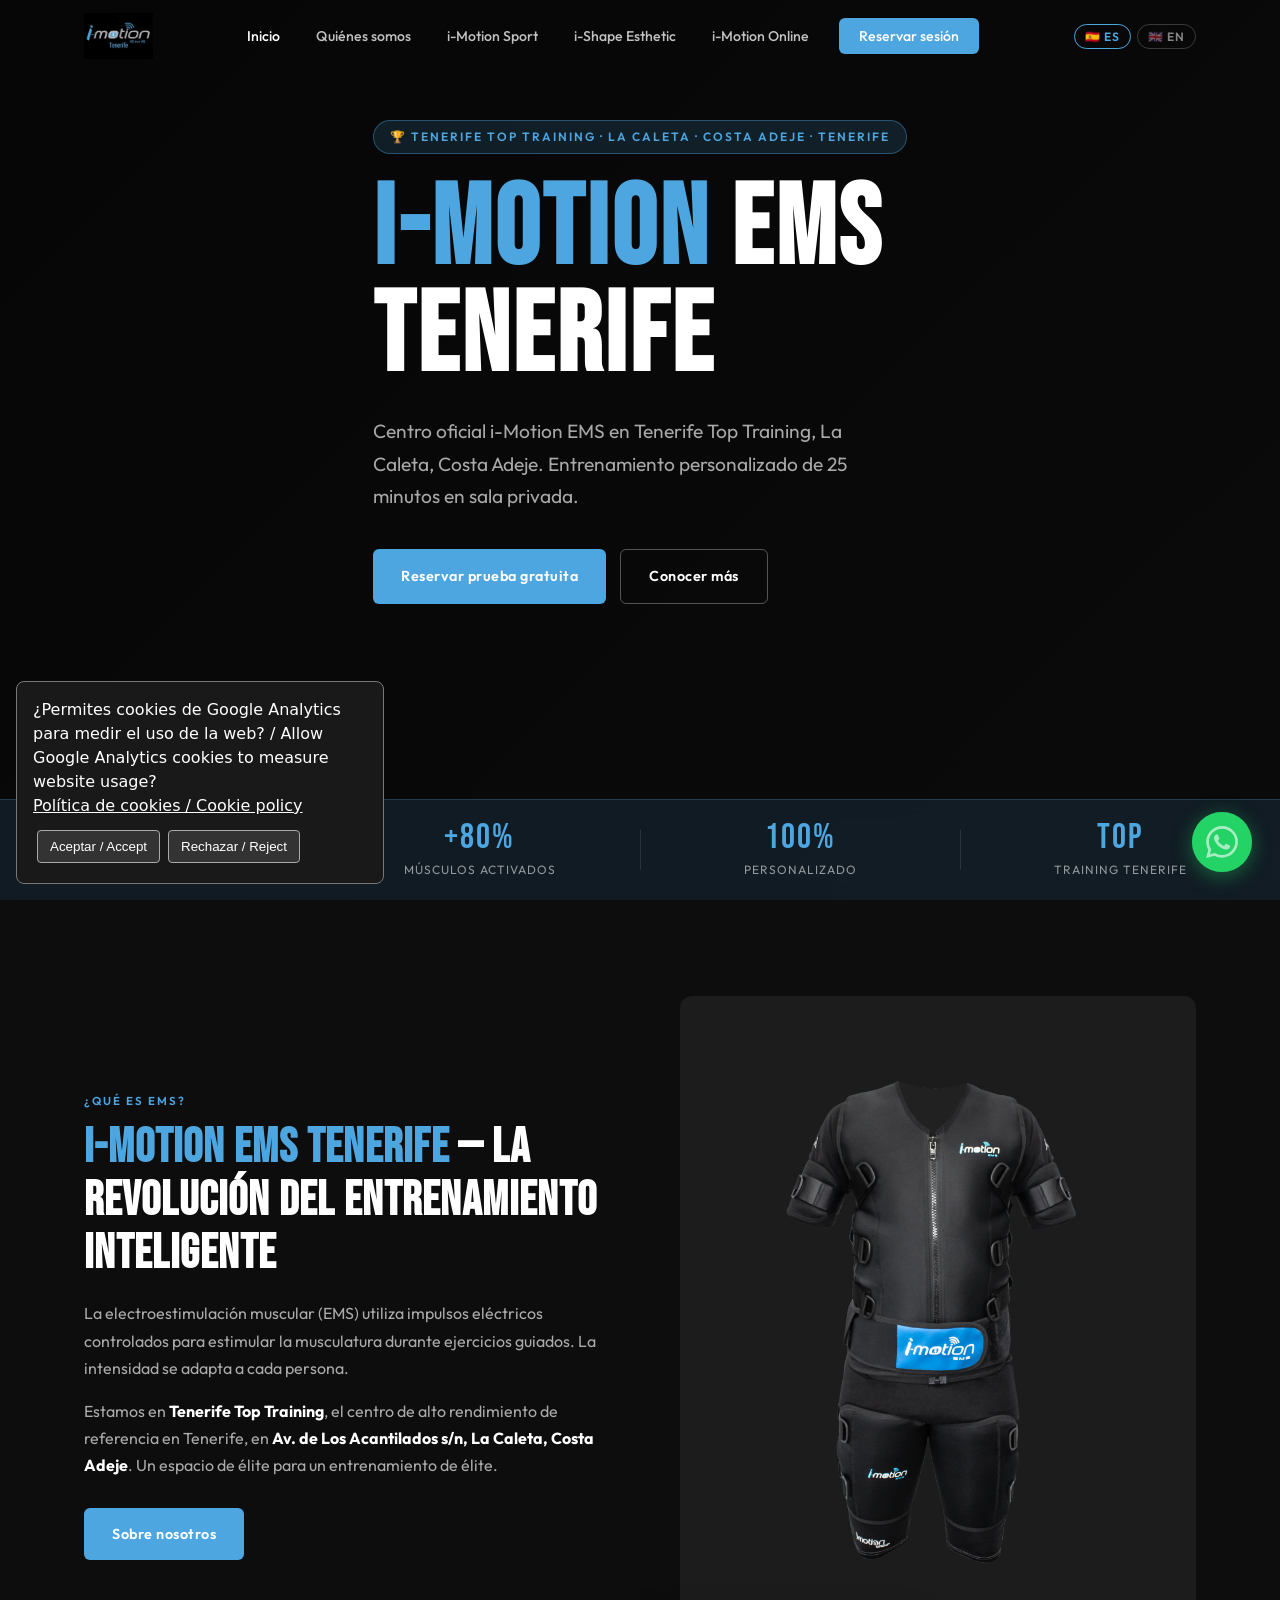
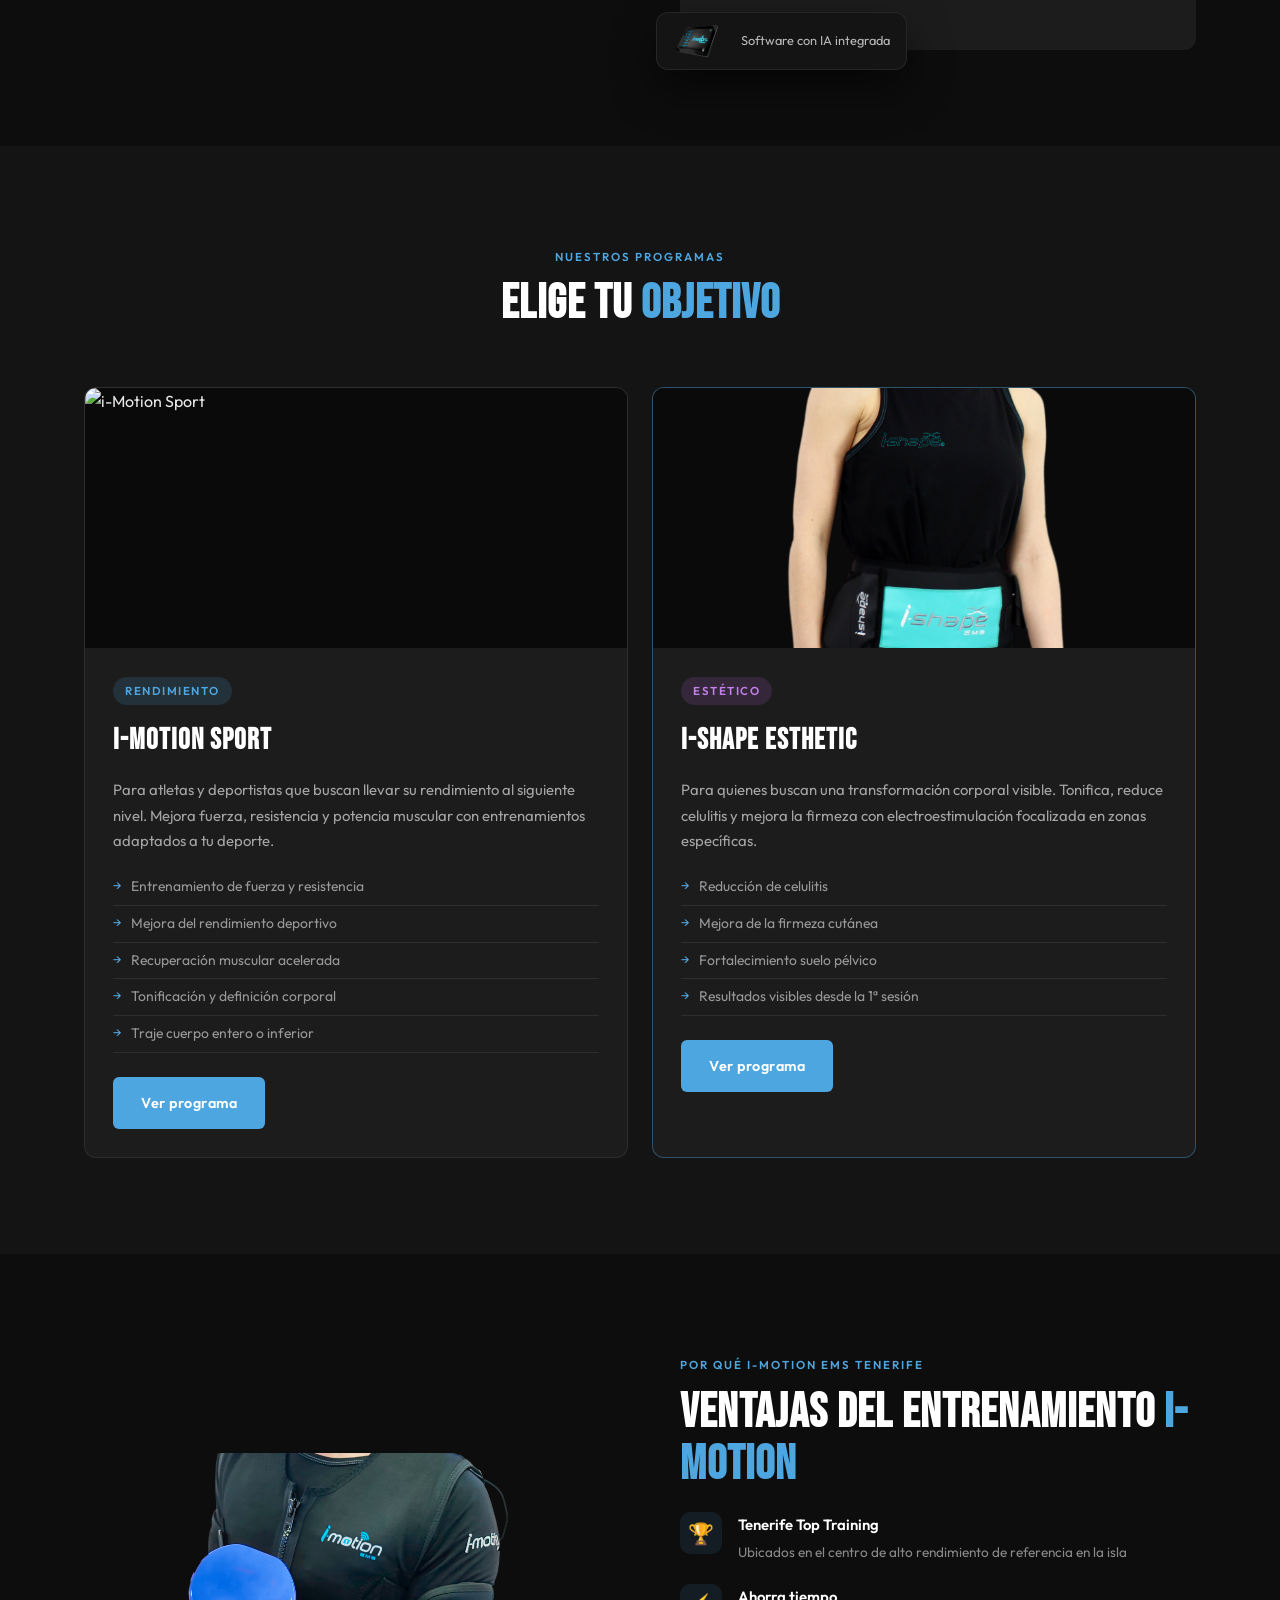
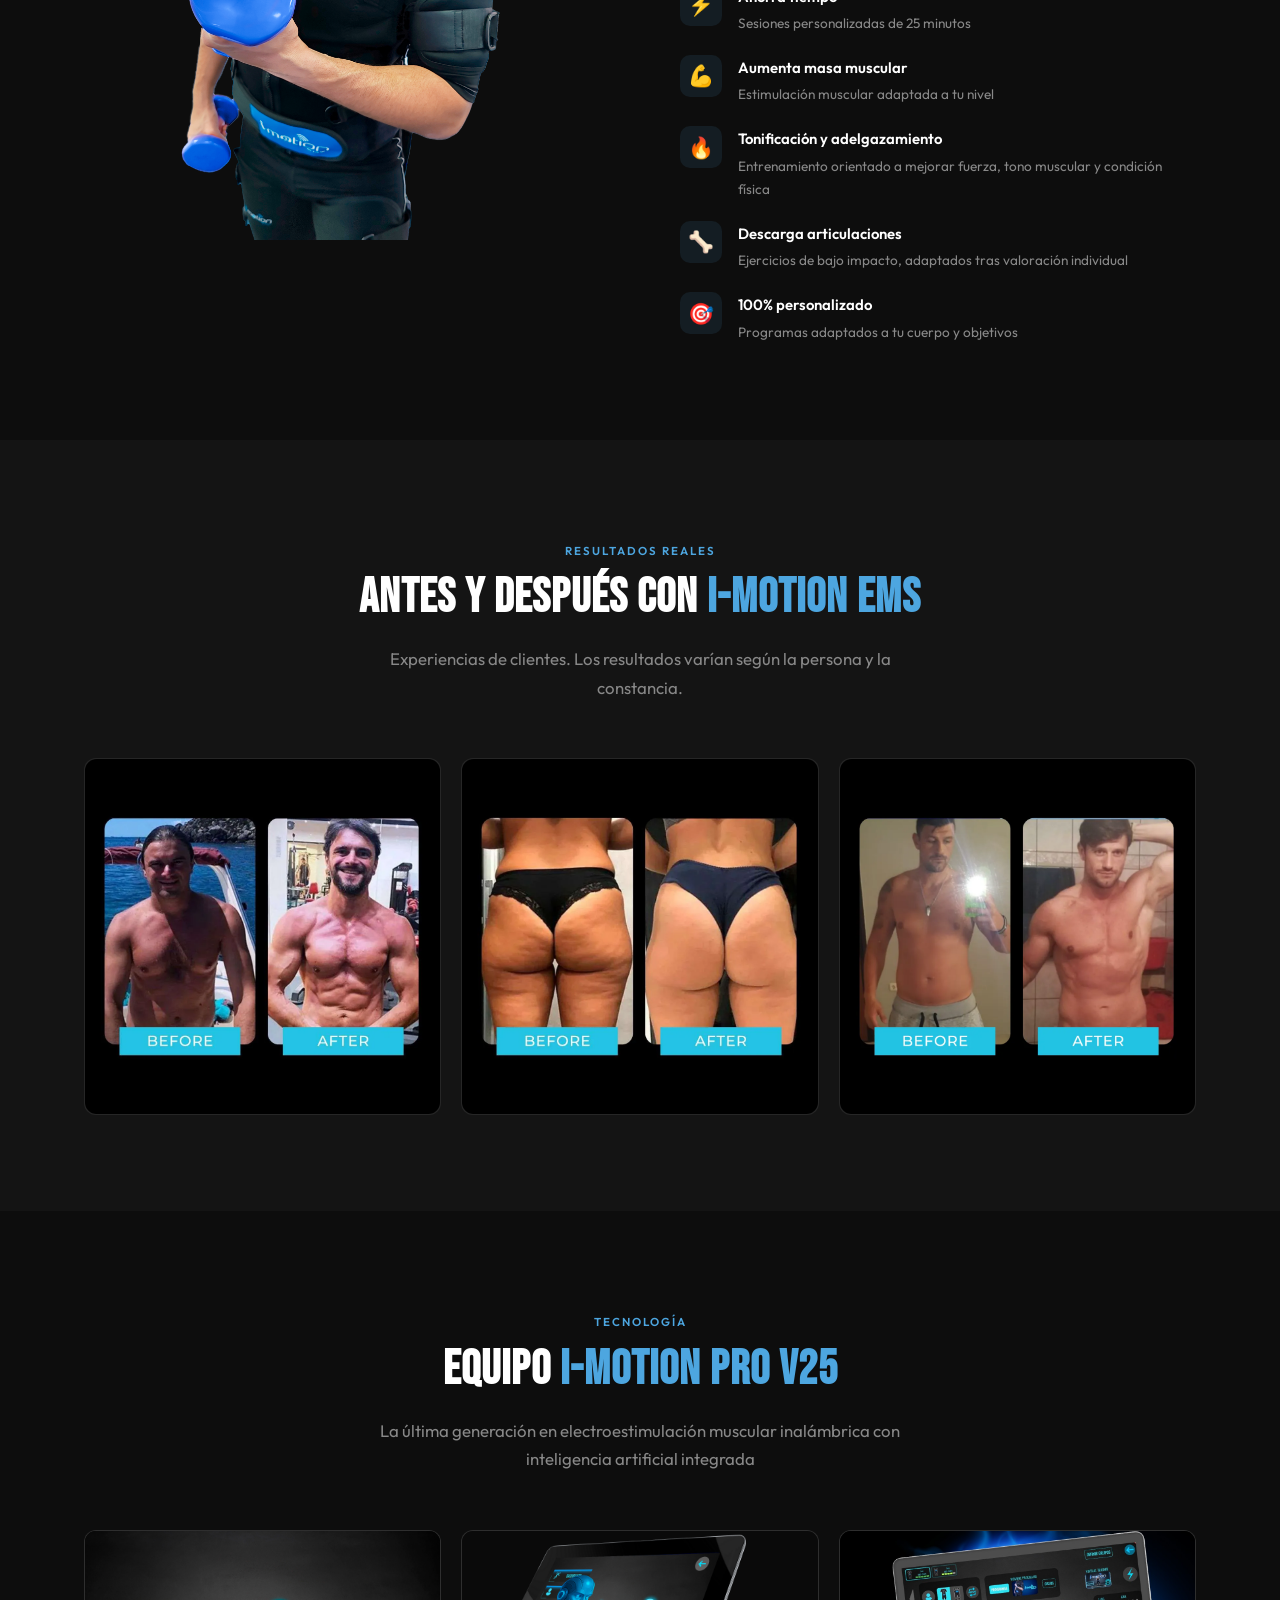
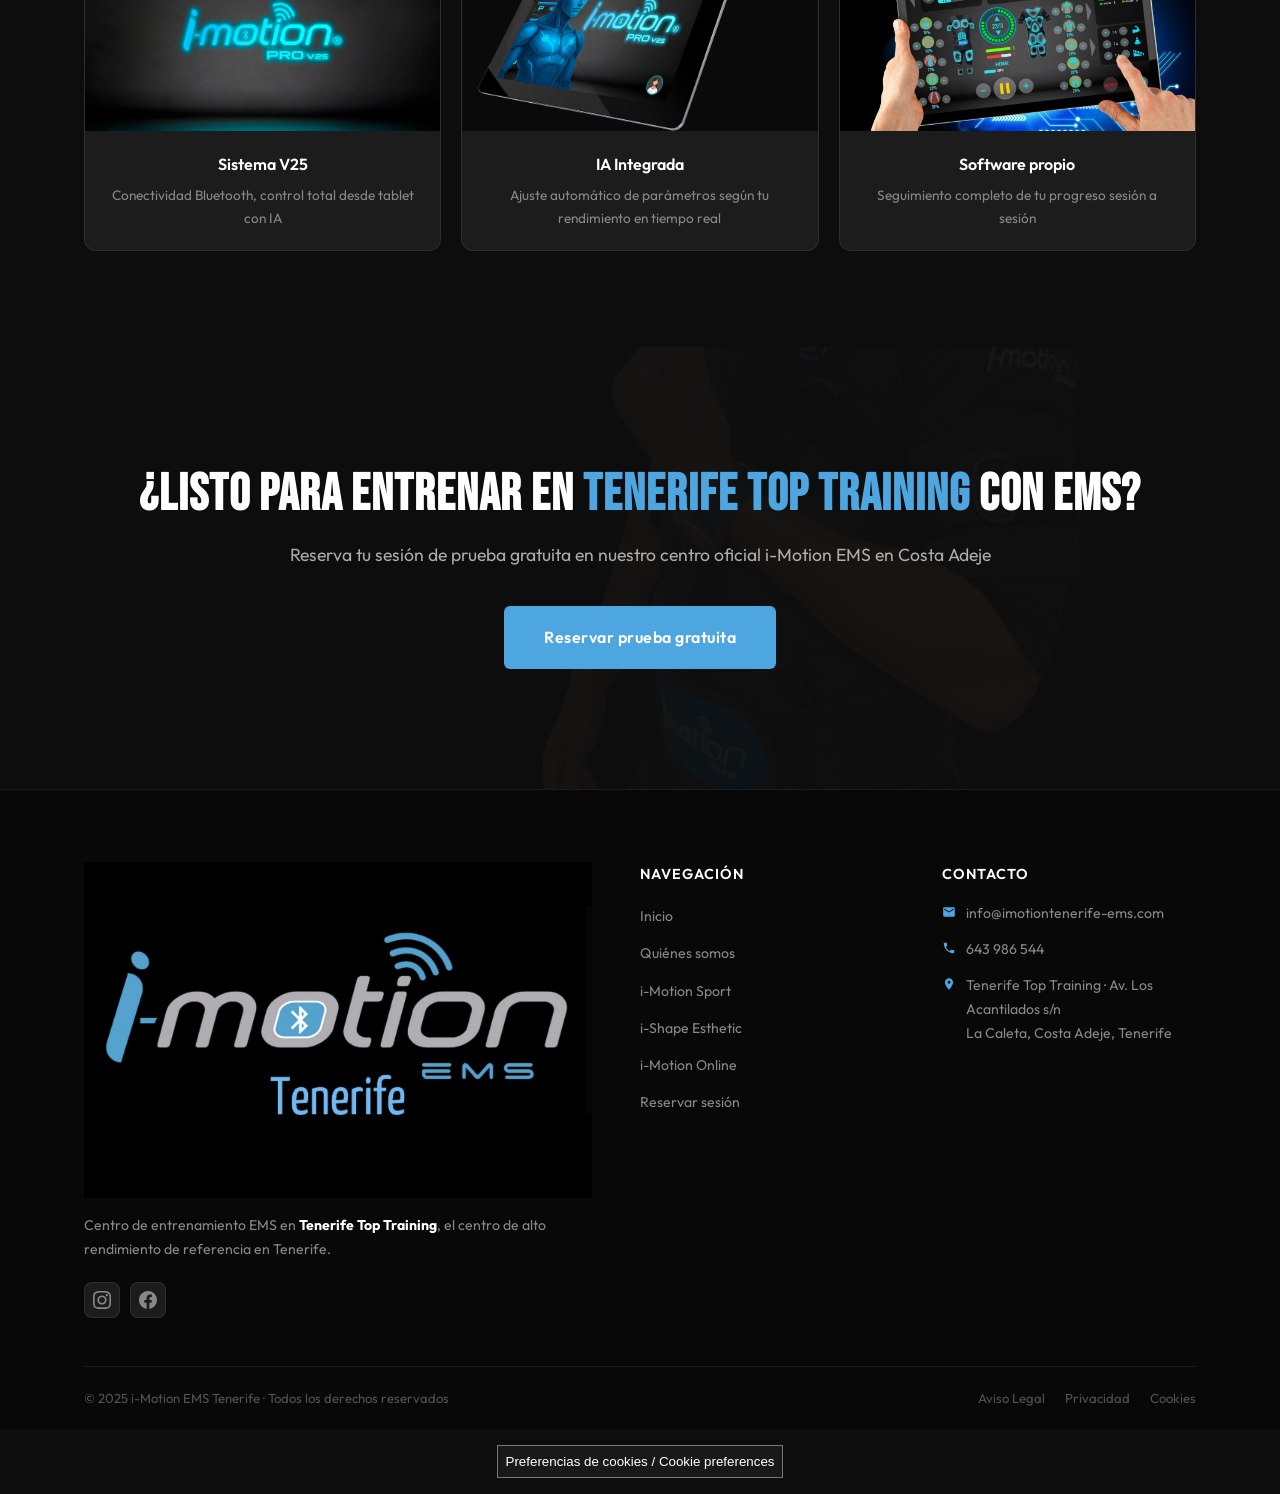
==== commit a612f1f4: "Load consent controls directly on each page" ====
--- a/index.html
+++ b/index.html
@@ -283,5 +283,6 @@
 <a href="https://wa.me/34643986544?text=Hola%2C%20me%20gustaria%20reservar%20una%20sesion%20de%20prueba%20gratuita" class="whatsapp-btn" target="_blank" rel="noopener" aria-label="WhatsApp"><div class="whatsapp-pulse"></div><svg viewBox="0 0 24 24" fill="white"><path d="M17.472 14.382c-.297-.149-1.758-.867-2.03-.967-.273-.099-.471-.148-.67.15-.197.297-.767.966-.94 1.164-.173.199-.347.223-.644.075-.297-.15-1.255-.463-2.39-1.475-.883-.788-1.48-1.761-1.653-2.059-.173-.297-.018-.458.13-.606.134-.133.298-.347.446-.52.149-.174.198-.298.298-.497.099-.198.05-.371-.025-.52-.075-.149-.669-1.612-.916-2.207-.242-.579-.487-.5-.669-.51-.173-.008-.371-.01-.57-.01-.198 0-.52.074-.792.372-.272.297-1.04 1.016-1.04 2.479 0 1.462 1.065 2.875 1.213 3.074.149.198 2.096 3.2 5.077 4.487.709.306 1.262.489 1.694.625.712.227 1.36.195 1.871.118.571-.085 1.758-.719 2.006-1.413.248-.694.248-1.289.173-1.413-.074-.124-.272-.198-.57-.347m-5.421 7.403h-.004a9.87 9.87 0 01-5.031-1.378l-.361-.214-3.741.982.998-3.648-.235-.374a9.86 9.86 0 01-1.51-5.26c.001-5.45 4.436-9.884 9.888-9.884 2.64 0 5.122 1.03 6.988 2.898a9.825 9.825 0 012.893 6.994c-.003 5.45-4.437 9.884-9.885 9.884m8.413-18.297A11.815 11.815 0 0012.05 0C5.495 0 .16 5.335.157 11.892c0 2.096.547 4.142 1.588 5.945L.057 24l6.305-1.654a11.882 11.882 0 005.683 1.448h.005c6.554 0 11.89-5.335 11.893-11.893a11.821 11.821 0 00-3.48-8.413z"/></svg></a>
 
 <script src="js/main.js"></script>
+<script defer src="/js/analytics.js?v=2"></script>
 </body>
 </html>
